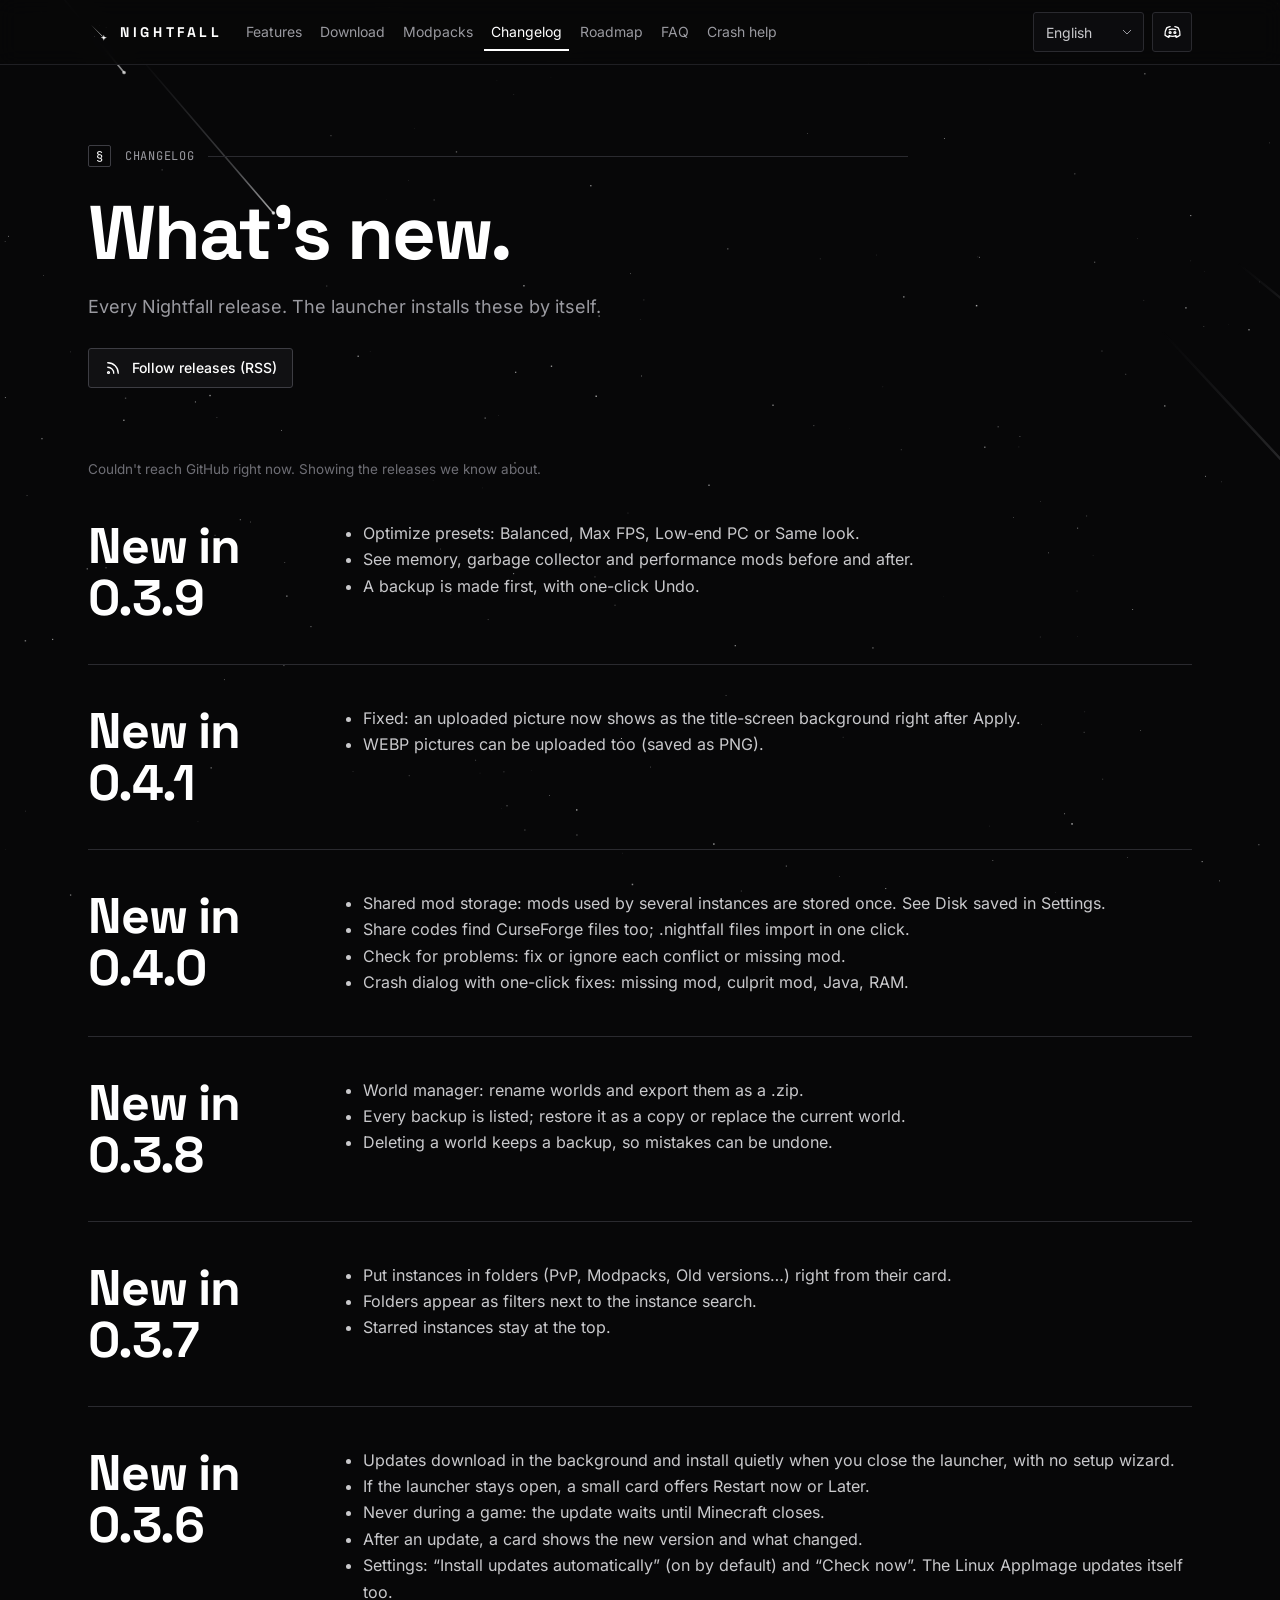
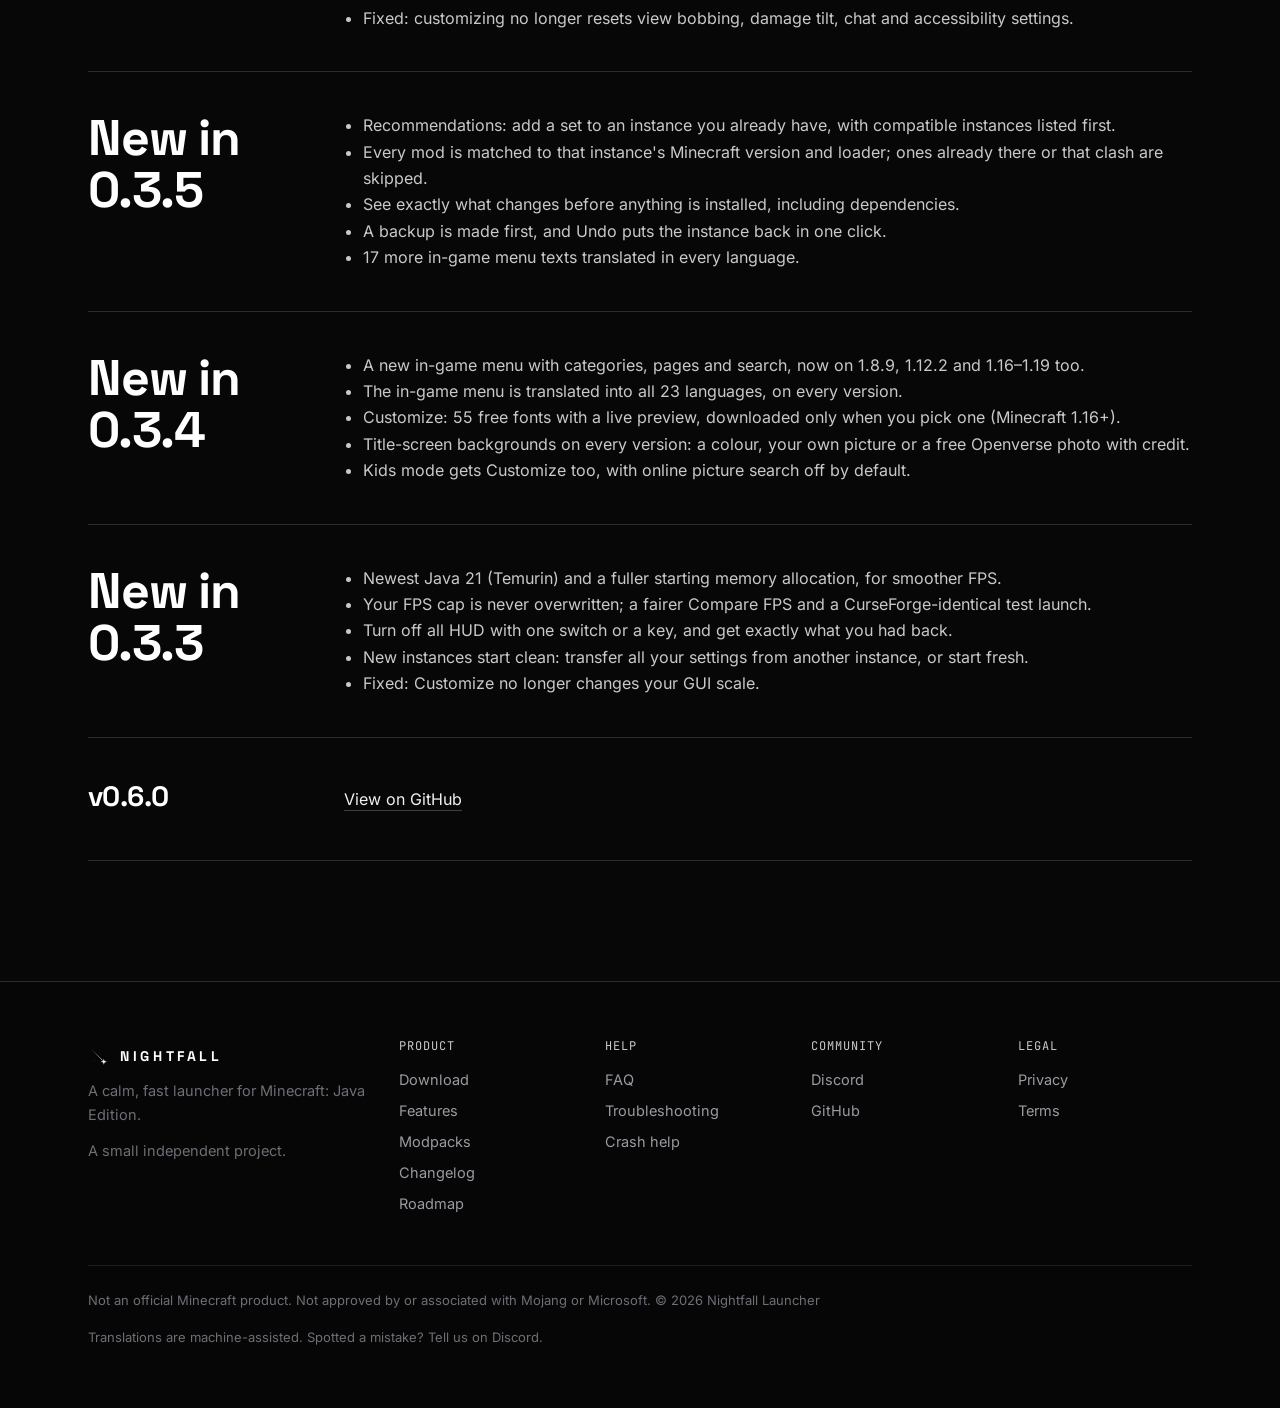
==== changelog.html @ f2d3fa12 "site: sync from nightfall-launcher-app@bd18d68" ====
<!doctype html>
<html lang="en"><head><meta charset="utf-8"><meta name="viewport" content="width=device-width,initial-scale=1">
<title>Changelog — Nightfall Launcher</title><meta name="description" content="Nightfall is a free, ad-free Minecraft: Java Edition launcher for Windows and Linux with Modrinth and CurseForge built in, shared mod storage, share codes, an FPS doctor and crash help.">
<meta name="theme-color" content="#070708"><meta name="color-scheme" content="dark">
<link rel="icon" href="assets/star.svg" type="image/svg+xml"><link rel="icon" href="favicon.png" sizes="64x64"><link rel="apple-touch-icon" href="apple-touch-icon.png">
<link rel="preload" href="assets/fonts/space-grotesk-latin-700-normal.woff2" as="font" type="font/woff2" crossorigin>
<link rel="preload" href="assets/fonts/inter-latin-400-normal.woff2" as="font" type="font/woff2" crossorigin>
<link rel="stylesheet" href="site.css?v3">
<meta property="og:title" content="Changelog — Nightfall Launcher"><meta property="og:description" content="Nightfall is a free, ad-free Minecraft: Java Edition launcher for Windows and Linux with Modrinth and CurseForge built in, shared mod storage, share codes, an FPS doctor and crash help.">
<meta property="og:image" content="https://crackedrolly.github.io/nightfall-launcher/assets/Nightfall-Launcher-Banner.png"><meta property="og:url" content="https://crackedrolly.github.io/nightfall-launcher/changelog.html"><meta name="twitter:card" content="summary_large_image">
<link rel="alternate" hreflang="en" href="https://crackedrolly.github.io/nightfall-launcher/changelog.html?lang=en"><link rel="alternate" hreflang="ro" href="https://crackedrolly.github.io/nightfall-launcher/changelog.html?lang=ro"><link rel="alternate" hreflang="es" href="https://crackedrolly.github.io/nightfall-launcher/changelog.html?lang=es"><link rel="alternate" hreflang="pt-BR" href="https://crackedrolly.github.io/nightfall-launcher/changelog.html?lang=pt-BR"><link rel="alternate" hreflang="de" href="https://crackedrolly.github.io/nightfall-launcher/changelog.html?lang=de"><link rel="alternate" hreflang="fr" href="https://crackedrolly.github.io/nightfall-launcher/changelog.html?lang=fr"><link rel="alternate" hreflang="it" href="https://crackedrolly.github.io/nightfall-launcher/changelog.html?lang=it"><link rel="alternate" hreflang="pl" href="https://crackedrolly.github.io/nightfall-launcher/changelog.html?lang=pl"><link rel="alternate" hreflang="ru" href="https://crackedrolly.github.io/nightfall-launcher/changelog.html?lang=ru"><link rel="alternate" hreflang="tr" href="https://crackedrolly.github.io/nightfall-launcher/changelog.html?lang=tr"><link rel="alternate" hreflang="x-default" href="https://crackedrolly.github.io/nightfall-launcher/changelog.html">
<script src="assets/i18n.js?v3" defer></script></head>
<body data-title-key="">
<a class="skip" href="#main" data-i18n="v3.skip">Skip to content</a><nav id="nav"><div class="w">
<a class="brand" href="./" aria-label="Nightfall home"><img src="assets/star.svg" alt="" width="22" height="22"><span>NIGHTFALL</span></a>
<div class="links" id="links"><a href="features.html" data-i18n="nav.features">Features</a><a href="download.html" data-i18n="nav.download">Download</a><a href="modpacks.html" data-i18n="nav.modpacks">Modpacks</a><a href="changelog.html" data-i18n="nav.changelog" aria-current="page">Changelog</a><a href="roadmap.html" data-i18n="nav.roadmap">Roadmap</a><a href="faq.html" data-i18n="nav.faq">FAQ</a><a href="crash-help.html" data-i18n="nav.crash">Crash help</a></div>
<div class="right">
<label class="lang"><span class="sr" data-i18n="nav.lang">Language</span><select id="lang" aria-label="Language"><option value="en">English</option><option value="ro">Română (Romanian)</option><option value="es">Español (Spanish)</option><option value="pt-BR">Português (Portuguese, Brazil)</option><option value="de">Deutsch (German)</option><option value="fr">Français (French)</option><option value="it">Italiano (Italian)</option><option value="pl">Polski (Polish)</option><option value="ru">Русский (Russian)</option><option value="tr">Türkçe (Turkish)</option></select></label>
<a class="iconbtn" href="https://discord.gg/PGanscBPUt" rel="noopener" aria-label="Discord" title="Discord"><svg viewBox="0 0 24 24" fill="none" stroke="currentColor" stroke-width="1.7" stroke-linecap="round" stroke-linejoin="round" aria-hidden="true"><path d="M8 8.5c2.6-.9 5.4-.9 8 0M7.5 16c2.9 1.2 6.1 1.2 9 0M9 4.5c-1.6.3-3 .8-4.3 1.6C2.8 9.3 2.3 12.4 2.6 15.5c1.5 1.2 3.1 2 4.8 2.5l1-1.8M15 4.5c1.6.3 3 .8 4.3 1.6 1.9 3.2 2.4 6.3 2.1 9.4-1.5 1.2-3.1 2-4.8 2.5l-1-1.8"/><circle cx="9" cy="12" r="1.2"/><circle cx="15" cy="12" r="1.2"/></svg></a>
<button class="iconbtn menu-btn" id="menu" aria-label="Menu" aria-expanded="false" aria-controls="links"><svg viewBox="0 0 24 24" fill="none" stroke="currentColor" stroke-width="1.7" stroke-linecap="round" stroke-linejoin="round" aria-hidden="true"><path d="M4 7h16M4 12h16M4 17h16"/></svg></button>
</div></div></nav><main id="main"><div class="w"><div class="page-hero"><div class="sh rv"><span class="no">§</span><span class="mono" data-i18n="log.kicker">Changelog</span><i></i></div><h1 class="rv" data-i18n="log.title">What's new.</h1><p data-i18n="log.sub" class="rv">Every Nightfall release. The launcher installs these by itself.</p><div class=cta-row><a class="btn sm" href="https://github.com/CrackedRolly/nightfall-launcher/releases.atom" rel="noopener"><svg viewBox="0 0 24 24" fill="none" stroke="currentColor" stroke-width="1.7" stroke-linecap="round" stroke-linejoin="round" aria-hidden="true"><path d="M5 11a8 8 0 0 1 8 8M5 5a14 14 0 0 1 14 14"/><circle cx="6" cy="18" r="1.3"/></svg><span data-i18n="v3.log.rss">Follow releases (RSS)</span></a></div></div><nav class="jump" id="jump" aria-label="Versions"></nav><p class="note" id="log-status" aria-live="polite" data-i18n="log.loading">Loading releases…</p><section class="rel hl033"><h2 data-i18n="v3.nv0.3.9">New in 0.3.9</h2><ul><li data-i18n="v3.nv0.3.9.1">Optimize presets: Balanced, Max FPS, Low-end PC or Same look.</li><li data-i18n="v3.nv0.3.9.2">See memory, garbage collector and performance mods before and after.</li><li data-i18n="v3.nv0.3.9.3">A backup is made first, with one-click Undo.</li></ul></section><section class="rel hl033"><h2 data-i18n="v3.nv0.4.1">New in 0.4.1</h2><ul><li data-i18n="v3.nv0.4.1.1">Fixed: an uploaded picture now shows as the title-screen background right after Apply.</li><li data-i18n="v3.nv0.4.1.2">WEBP pictures can be uploaded too (saved as PNG).</li></ul></section><section class="rel hl033"><h2 data-i18n="v3.nv0.4.0">New in 0.4.0</h2><ul><li data-i18n="v3.nv0.4.0.1">Shared mod storage: mods used by several instances are stored once. See Disk saved in Settings.</li><li data-i18n="v3.nv0.4.0.2">Share codes find CurseForge files too; .nightfall files import in one click.</li><li data-i18n="v3.nv0.4.0.3">Check for problems: fix or ignore each conflict or missing mod.</li><li data-i18n="v3.nv0.4.0.4">Crash dialog with one-click fixes: missing mod, culprit mod, Java, RAM.</li></ul></section><section class="rel hl033"><h2 data-i18n="v3.n038">New in 0.3.8</h2><ul><li data-i18n="v3.n038.1">World manager: rename worlds and export them as a .zip.</li><li data-i18n="v3.n038.2">Every backup is listed; restore it as a copy or replace the current world.</li><li data-i18n="v3.n038.3">Deleting a world keeps a backup, so mistakes can be undone.</li></ul></section><section class="rel hl033"><h2 data-i18n="v3.n037">New in 0.3.7</h2><ul><li data-i18n="v3.n037.1">Put instances in folders (PvP, Modpacks, Old versions…) right from their card.</li><li data-i18n="v3.n037.2">Folders appear as filters next to the instance search.</li><li data-i18n="v3.n037.3">Starred instances stay at the top.</li></ul></section><section class="rel hl033"><h2 data-i18n="v3.n036">New in 0.3.6</h2><ul><li data-i18n="v3.n036.1">Updates download in the background and install quietly when you close the launcher, with no setup wizard.</li><li data-i18n="v3.n036.2">If the launcher stays open, a small card offers Restart now or Later.</li><li data-i18n="v3.n036.3">Never during a game: the update waits until Minecraft closes.</li><li data-i18n="v3.n036.4">After an update, a card shows the new version and what changed.</li><li data-i18n="v3.n036.5">Settings: “Install updates automatically” (on by default) and “Check now”. The Linux AppImage updates itself too.</li><li data-i18n="v3.n036.6">Fixed: customizing no longer resets view bobbing, damage tilt, chat and accessibility settings.</li></ul></section><section class="rel hl033"><h2 data-i18n="v3.n035">New in 0.3.5</h2><ul><li data-i18n="v3.n035.1">Recommendations: add a set to an instance you already have, with compatible instances listed first.</li><li data-i18n="v3.n035.2">Every mod is matched to that instance's Minecraft version and loader; ones already there or that clash are skipped.</li><li data-i18n="v3.n035.3">See exactly what changes before anything is installed, including dependencies.</li><li data-i18n="v3.n035.4">A backup is made first, and Undo puts the instance back in one click.</li><li data-i18n="v3.n035.5">17 more in-game menu texts translated in every language.</li></ul></section><section class="rel hl033"><h2 data-i18n="v3.n034">New in 0.3.4</h2><ul><li data-i18n="v3.n034.1">A new in-game menu with categories, pages and search, now on 1.8.9, 1.12.2 and 1.16–1.19 too.</li><li data-i18n="v3.n034.2">The in-game menu is translated into all 23 languages, on every version.</li><li data-i18n="v3.n034.3">Customize: 55 free fonts with a live preview, downloaded only when you pick one (Minecraft 1.16+).</li><li data-i18n="v3.n034.4">Title-screen backgrounds on every version: a colour, your own picture or a free Openverse photo with credit.</li><li data-i18n="v3.n034.5">Kids mode gets Customize too, with online picture search off by default.</li></ul></section><section class="rel hl033"><h2 data-i18n="v3.n033">New in 0.3.3</h2><ul><li data-i18n="v3.n033.1">Newest Java 21 (Temurin) and a fuller starting memory allocation, for smoother FPS.</li><li data-i18n="v3.n033.2">Your FPS cap is never overwritten; a fairer Compare FPS and a CurseForge-identical test launch.</li><li data-i18n="v3.n033.3">Turn off all HUD with one switch or a key, and get exactly what you had back.</li><li data-i18n="v3.n033.4">New instances start clean: transfer all your settings from another instance, or start fresh.</li><li data-i18n="v3.n033.5">Fixed: Customize no longer changes your GUI scale.</li></ul></section><div id="releases"><article class="rel"><div class="when"><div class="v">v0.6.0</div></div><div class="notes"><p><a class="lnk" href="https://github.com/CrackedRolly/nightfall-launcher/releases" rel="noopener" data-i18n="log.github">View on GitHub</a></p></div></article></div></div></main><footer><div class="w">
<div><a class="brand" href="./"><img src="assets/star.svg" alt="" width="22" height="22"><span>NIGHTFALL</span></a><p data-i18n="foot.tagline">A calm, fast launcher for Minecraft: Java Edition.</p><p data-i18n="v3.foot.made">A small independent project.</p></div>
<div><h4 data-i18n="foot.product">Product</h4><a href="download.html" data-i18n="nav.download">Download</a><a href="features.html" data-i18n="nav.features">Features</a><a href="modpacks.html" data-i18n="nav.modpacks">Modpacks</a><a href="changelog.html" data-i18n="nav.changelog">Changelog</a><a href="roadmap.html" data-i18n="nav.roadmap">Roadmap</a></div>
<div><h4 data-i18n="v3.foot.help">Help</h4><a href="faq.html" data-i18n="nav.faq">FAQ</a><a href="faq.html#troubleshooting" data-i18n="v3.ts.title">Troubleshooting</a><a href="crash-help.html" data-i18n="nav.crash">Crash help</a></div>
<div><h4 data-i18n="foot.community">Community</h4><a href="https://discord.gg/PGanscBPUt" rel="noopener">Discord</a><a href="https://github.com/CrackedRolly/nightfall-launcher" rel="noopener">GitHub</a></div>
<div><h4 data-i18n="foot.legal">Legal</h4><a href="privacy.html" data-i18n="foot.privacy">Privacy</a><a href="terms.html" data-i18n="foot.terms">Terms</a></div>
<div class="fine"><span><span data-i18n="foot.disclaimer">Not an official Minecraft product. Not approved by or associated with Mojang or Microsoft.</span> © 2026 Nightfall Launcher</span><span data-i18n="foot.translated">Translations are machine-assisted. Spotted a mistake? Tell us on Discord.</span></div>
</div></footer>
<div class="lb" id="lb" role="dialog" aria-modal="true" aria-label="Screenshot"><img alt=""></div>
<script src="assets/site.js?v3" defer></script>
<script src="assets/meteors.js?v3" defer></script>
</body></html>
---- site.css ----
/* Nightfall site v3 — "night logbook". Black, grays, white. No gradients except the meteors. */
@font-face{font-family:Inter;src:url(assets/fonts/inter-latin-400-normal.woff2) format("woff2");font-weight:400;font-display:swap;unicode-range:U+0000-00FF,U+0131,U+0152-0153,U+02BB-02BC,U+02C6,U+02DA,U+02DC,U+2000-206F,U+20AC,U+2122,U+2191,U+2193,U+2212,U+2215,U+FEFF,U+FFFD}
@font-face{font-family:Inter;src:url(assets/fonts/inter-latin-500-normal.woff2) format("woff2");font-weight:500;font-display:swap;unicode-range:U+0000-00FF,U+0131,U+0152-0153,U+02BB-02BC,U+02C6,U+02DA,U+02DC,U+2000-206F,U+20AC,U+2122,U+2191,U+2193,U+2212,U+2215,U+FEFF,U+FFFD}
@font-face{font-family:Inter;src:url(assets/fonts/inter-latin-600-normal.woff2) format("woff2");font-weight:600;font-display:swap;unicode-range:U+0000-00FF,U+0131,U+0152-0153,U+02BB-02BC,U+02C6,U+02DA,U+02DC,U+2000-206F,U+20AC,U+2122,U+2191,U+2193,U+2212,U+2215,U+FEFF,U+FFFD}
@font-face{font-family:Inter;src:url(assets/fonts/inter-latin-ext-400-normal.woff2) format("woff2");font-weight:400;font-display:swap;unicode-range:U+0100-02AF,U+0304,U+0308,U+0329,U+1E00-1E9F,U+1EF2-1EFF,U+2020,U+20A0-20AB,U+20AD-20C0,U+2113,U+2C60-2C7F,U+A720-A7FF}
@font-face{font-family:Inter;src:url(assets/fonts/inter-latin-ext-500-normal.woff2) format("woff2");font-weight:500;font-display:swap;unicode-range:U+0100-02AF,U+0304,U+0308,U+0329,U+1E00-1E9F,U+1EF2-1EFF,U+2020,U+20A0-20AB,U+20AD-20C0,U+2113,U+2C60-2C7F,U+A720-A7FF}
@font-face{font-family:Inter;src:url(assets/fonts/inter-latin-ext-600-normal.woff2) format("woff2");font-weight:600;font-display:swap;unicode-range:U+0100-02AF,U+0304,U+0308,U+0329,U+1E00-1E9F,U+1EF2-1EFF,U+2020,U+20A0-20AB,U+20AD-20C0,U+2113,U+2C60-2C7F,U+A720-A7FF}
@font-face{font-family:Inter;src:url(assets/fonts/inter-cyrillic-400-normal.woff2) format("woff2");font-weight:400;font-display:swap;unicode-range:U+0301,U+0400-045F,U+0490-0491,U+04B0-04B1,U+2116}
@font-face{font-family:Inter;src:url(assets/fonts/inter-cyrillic-500-normal.woff2) format("woff2");font-weight:500;font-display:swap;unicode-range:U+0301,U+0400-045F,U+0490-0491,U+04B0-04B1,U+2116}
@font-face{font-family:Inter;src:url(assets/fonts/inter-cyrillic-600-normal.woff2) format("woff2");font-weight:600;font-display:swap;unicode-range:U+0301,U+0400-045F,U+0490-0491,U+04B0-04B1,U+2116}
@font-face{font-family:Inter;src:url(assets/fonts/inter-cyrillic-700-normal.woff2) format("woff2");font-weight:700;font-display:swap;unicode-range:U+0301,U+0400-045F,U+0490-0491,U+04B0-04B1,U+2116}
@font-face{font-family:Grotesk;src:url(assets/fonts/space-grotesk-latin-500-normal.woff2) format("woff2");font-weight:500;font-display:swap;unicode-range:U+0000-00FF,U+0131,U+0152-0153,U+02BB-02BC,U+02C6,U+02DA,U+02DC,U+2000-206F,U+20AC,U+2122,U+2191,U+2193,U+2212,U+2215,U+FEFF,U+FFFD}
@font-face{font-family:Grotesk;src:url(assets/fonts/space-grotesk-latin-700-normal.woff2) format("woff2");font-weight:700;font-display:swap;unicode-range:U+0000-00FF,U+0131,U+0152-0153,U+02BB-02BC,U+02C6,U+02DA,U+02DC,U+2000-206F,U+20AC,U+2122,U+2191,U+2193,U+2212,U+2215,U+FEFF,U+FFFD}
@font-face{font-family:Grotesk;src:url(assets/fonts/space-grotesk-latin-ext-500-normal.woff2) format("woff2");font-weight:500;font-display:swap;unicode-range:U+0100-02AF,U+0304,U+0308,U+0329,U+1E00-1E9F,U+1EF2-1EFF,U+2020,U+20A0-20AB,U+20AD-20C0,U+2113,U+2C60-2C7F,U+A720-A7FF}
@font-face{font-family:Grotesk;src:url(assets/fonts/space-grotesk-latin-ext-700-normal.woff2) format("woff2");font-weight:700;font-display:swap;unicode-range:U+0100-02AF,U+0304,U+0308,U+0329,U+1E00-1E9F,U+1EF2-1EFF,U+2020,U+20A0-20AB,U+20AD-20C0,U+2113,U+2C60-2C7F,U+A720-A7FF}
@font-face{font-family:Serif;src:url(assets/fonts/instrument-serif-latin-400-italic.woff2) format("woff2");font-style:italic;font-display:swap;unicode-range:U+0000-00FF,U+2000-206F}
@font-face{font-family:Serif;src:url(assets/fonts/instrument-serif-latin-ext-400-italic.woff2) format("woff2");font-style:italic;font-display:swap;unicode-range:U+0100-02AF,U+1E00-1E9F}
@font-face{font-family:JBM;src:url(assets/fonts/jetbrains-mono-latin-400-normal.woff2) format("woff2");font-display:swap;unicode-range:U+0000-00FF,U+2000-206F}
@font-face{font-family:JBM;src:url(assets/fonts/jetbrains-mono-latin-ext-400-normal.woff2) format("woff2");font-display:swap;unicode-range:U+0100-02AF}
@font-face{font-family:JBM;src:url(assets/fonts/jetbrains-mono-cyrillic-400-normal.woff2) format("woff2");font-display:swap;unicode-range:U+0400-045F}
:root{--bg:#070708;--s0:#0c0c0e;--s1:#111113;--s2:#18181b;--ln:#1f1f23;--ln2:#2a2a2f;--ln3:#3d3d43;--tx:#f1f1f2;--tx2:#c9c9cc;--dim:#9a9aa0;--mut:#6e6e75;
 --display:Grotesk,Inter,'Segoe UI',sans-serif;--ui:Inter,'Segoe UI','Noto Sans',sans-serif;--mono:JBM,ui-monospace,Consolas,monospace;--serif:Serif,Georgia,serif;
 --ease:cubic-bezier(.2,.7,.2,1);--w:1160px}
*{box-sizing:border-box;margin:0;padding:0}
html{background:var(--bg);color:var(--tx2);font:16px/1.65 var(--ui);-webkit-font-smoothing:antialiased;scroll-behavior:smooth;scroll-padding-top:88px;overflow-x:clip}
body{min-height:100vh;overflow-x:clip;transition:opacity .15s}
html.i18n-wait body{opacity:0}
a{color:var(--tx);text-decoration:none}a:hover{color:#fff}
img{max-width:100%;display:block;height:auto}
ul,ol{padding-left:1.2em}
::selection{background:#fff;color:#000}
:focus-visible{outline:2px solid #fff;outline-offset:3px}
.w{max-width:var(--w);margin:0 auto;padding:0 28px}
.sr{position:absolute;width:1px;height:1px;overflow:hidden;clip:rect(0 0 0 0);white-space:nowrap}
.skip{position:absolute;left:-999px;top:8px;background:#fff;color:#000;padding:8px 12px;z-index:200}.skip:focus{left:8px}
.mono{font:12px/1.5 var(--mono);letter-spacing:.06em;text-transform:uppercase;color:var(--dim)}
h1,h2,h3,h4{font-family:var(--display);color:#fff;font-weight:700;letter-spacing:-.025em;line-height:1.04;overflow-wrap:break-word;hyphens:auto}
h1{font-size:clamp(44px,7vw,92px)}h2{font-size:clamp(30px,4.2vw,50px)}h3{font-size:19px;font-weight:500;letter-spacing:-.01em;line-height:1.3}
em.serif{font-family:var(--serif);font-weight:400;font-style:italic;letter-spacing:-.01em;color:var(--tx2)}
p{max-width:68ch}
code{font:.86em var(--mono);color:var(--tx);background:var(--s2);border:1px solid var(--ln2);padding:1px 6px;border-radius:3px;overflow-wrap:anywhere}

/* nav */
#nav{position:sticky;top:0;z-index:60;background:rgba(7,7,8,.86);border-bottom:1px solid var(--ln);backdrop-filter:blur(10px);-webkit-backdrop-filter:blur(10px)}
#nav .w{display:flex;align-items:center;height:64px;gap:26px}
.brand{display:flex;align-items:center;gap:10px;font:700 14px var(--display);letter-spacing:.26em;color:#fff;flex:none}.brand img{width:22px;height:22px}
#nav .links{display:flex;gap:4px}
#nav .links a{color:var(--dim);font-size:14.5px;padding:7px 10px;border-radius:3px;white-space:nowrap}
#nav .links a:hover{color:#fff;background:var(--s1)}
#nav .links a[aria-current=page]{color:#fff;box-shadow:inset 0 -2px 0 #fff;border-radius:0}
#nav .right{margin-left:auto;display:flex;align-items:center;gap:8px}
.iconbtn{display:grid;place-items:center;width:40px;height:40px;border:1px solid var(--ln2);background:var(--s0);color:#fff;border-radius:3px;cursor:pointer}
.iconbtn:hover{border-color:var(--ln3);background:var(--s1)}.iconbtn svg{width:19px;height:19px}
.menu-btn{display:none}
.lang select{appearance:none;background:var(--s0) url("data:image/svg+xml,%3Csvg xmlns='http://www.w3.org/2000/svg' width='10' height='6'%3E%3Cpath d='M1 1l4 4 4-4' stroke='%239a9aa0' fill='none'/%3E%3C/svg%3E") no-repeat right 11px center;border:1px solid var(--ln2);color:var(--tx2);font:14px var(--ui);height:40px;border-radius:3px;padding:0 30px 0 12px;cursor:pointer;max-width:200px}
.lang select:hover{border-color:var(--ln3);color:#fff}

/* buttons: square, with a hard offset shadow */
.btn{display:inline-flex;align-items:center;justify-content:center;gap:10px;min-height:50px;padding:0 22px;font:500 15.5px var(--ui);border:1px solid var(--ln3);color:#fff;background:var(--s1);border-radius:3px;cursor:pointer;white-space:nowrap;transition:transform .12s var(--ease),box-shadow .12s var(--ease),background .12s}
.btn:hover{background:var(--s2);color:#fff;border-color:#55555c}
.btn.primary{background:#f4f4f5;border-color:#f4f4f5;color:#070708;box-shadow:4px 4px 0 #3d3d43}
.btn.primary:hover{background:#fff;color:#000;transform:translate(-1px,-1px);box-shadow:5px 5px 0 #55555c}
.btn.primary:active{transform:translate(3px,3px);box-shadow:1px 1px 0 #3d3d43}
.btn.sm{min-height:40px;padding:0 15px;font-size:14px}
.btn svg{width:18px;height:18px;flex:none}
.btn .sub{font:12px var(--mono);opacity:.65;margin-left:2px}
.lnk{color:var(--tx);border-bottom:1px solid var(--ln3);padding-bottom:1px}.lnk:hover{border-color:#fff}
.arrow::after{content:" →"}

/* section header: §01 ———— KICKER */
section{padding:110px 0 0}
.sh{display:flex;align-items:center;gap:14px;margin-bottom:26px}
.sh .no{font:12px var(--mono);color:#fff;border:1px solid var(--ln3);padding:2px 7px;border-radius:2px}
.sh i{flex:1;height:1px;background:var(--ln2)}
.head{display:grid;grid-template-columns:1.15fr 1fr;gap:28px 56px;align-items:end;margin-bottom:46px}
.head p{color:var(--dim);font-size:17px}
.head.single{grid-template-columns:1fr}

/* hero */
.hero{padding:76px 0 0}
.hero-grid{display:grid;grid-template-columns:1.35fr .9fr;gap:56px;align-items:start}
.kick{display:inline-flex;align-items:center;gap:10px;font:12px var(--mono);letter-spacing:.05em;color:var(--dim);border:1px dashed var(--ln3);padding:5px 10px;border-radius:2px;margin-bottom:30px}
.kick b{background:#fff;color:#000;font-weight:400;padding:1px 6px;border-radius:2px}
.hero h1 em{display:inline-block;position:relative}
.hero h1 em::after{content:"";position:absolute;left:2%;right:4%;bottom:-.06em;height:.16em;background:url("data:image/svg+xml,%3Csvg xmlns='http://www.w3.org/2000/svg' viewBox='0 0 300 14' preserveAspectRatio='none'%3E%3Cpath d='M2 9c40-6 70-7 110-4s80 6 120 1 50-5 66-3' fill='none' stroke='%23d8d8da' stroke-width='2.4' stroke-linecap='round'/%3E%3C/svg%3E") no-repeat center/100% 100%;opacity:.75}
.hero .lead{font-size:clamp(17px,1.5vw,19.5px);color:var(--tx2);margin-top:30px;max-width:56ch}
.cta{display:flex;gap:14px;flex-wrap:wrap;margin-top:36px;align-items:center}
.hero .fine{margin-top:18px;font-size:14px;color:var(--mut)}
.hero .fine a{color:var(--dim)}
.elsewhere{margin-top:14px;font-size:14px;color:var(--tx2);border-left:2px solid var(--ln3);padding-left:12px}
.elsewhere[hidden]{display:none}

/* spec sheet (receipt) */
.spec{border:1px solid var(--ln2);background:var(--s0);padding:22px 22px 18px;position:relative;margin-top:8px}
.spec::before{content:"";position:absolute;left:-1px;right:-1px;top:-7px;height:7px;background:radial-gradient(circle at 5px 7px,transparent 4px,var(--ln2) 4.5px,var(--ln2) 5px,transparent 5.5px) repeat-x 0 0/10px 7px}
.spec h2{font:12px var(--mono);letter-spacing:.08em;text-transform:uppercase;color:var(--dim);margin-bottom:14px;display:flex;justify-content:space-between}
.spec dl{display:grid;grid-template-columns:auto 1fr auto;font-size:14.5px}
.spec dt{color:var(--dim);white-space:nowrap}
.spec dl span.dots{border-bottom:1px dotted var(--ln3);margin:0 8px 6px;align-self:end}
.spec dd{color:#fff;text-align:right;font-family:var(--mono);font-size:13.5px;padding:5px 0}
.spec dt{padding:5px 0}
.spec .stamp{margin-top:16px;display:flex;justify-content:space-between;align-items:center;gap:12px;border-top:1px dashed var(--ln2);padding-top:14px}
.spec .stamp img{width:34px;height:34px;opacity:.9}
.spec .stamp span{font:11px var(--mono);color:var(--mut);letter-spacing:.06em;text-transform:uppercase}

/* framed screenshot with corner marks */
.frame{position:relative;margin-top:70px;border:1px solid var(--ln2);background:var(--s0);padding:8px}
.frame img{width:100%;aspect-ratio:16/9;object-fit:cover;object-position:top}
.frame i{position:absolute;width:14px;height:14px;border-color:#9a9aa0;border-style:solid}
.frame i:nth-of-type(1){left:-8px;top:-8px;border-width:1px 0 0 1px}.frame i:nth-of-type(2){right:-8px;top:-8px;border-width:1px 1px 0 0}
.frame i:nth-of-type(3){left:-8px;bottom:-8px;border-width:0 0 1px 1px}.frame i:nth-of-type(4){right:-8px;bottom:-8px;border-width:0 1px 1px 0}
.cap{display:flex;justify-content:space-between;gap:16px;margin-top:14px;font:12px var(--mono);color:var(--mut);letter-spacing:.04em}

/* numbered feature list */
.flist{display:grid;grid-template-columns:repeat(3,1fr);border-top:1px solid var(--ln2)}
.fi{padding:26px 26px 30px 0;border-bottom:1px solid var(--ln2)}
.fi:not(:nth-child(3n+1)){padding-left:26px;border-left:1px solid var(--ln)}
.fi .hd{display:flex;align-items:center;justify-content:space-between;margin-bottom:16px}
.fi .n{font:12px var(--mono);color:var(--mut)}
.fi .ic{color:#fff;display:grid;place-items:center;width:38px;height:38px;border:1px solid var(--ln2)}.fi .ic svg{width:19px;height:19px}
.fi p{color:var(--dim);font-size:15px;margin-top:8px}
.more{margin-top:30px}

/* FPS */
.fps{display:grid;grid-template-columns:1fr 1fr;gap:56px;align-items:start}
.plist{list-style:none;padding:0;counter-reset:p}
.plist li{counter-increment:p;padding:18px 0 18px 48px;border-top:1px solid var(--ln);position:relative}
.plist li::before{content:counter(p,decimal-leading-zero);position:absolute;left:0;top:21px;font:12px var(--mono);color:var(--mut)}
.plist li b{display:block;color:#fff;font:500 17px var(--display);margin-bottom:2px}
.plist li span{color:var(--dim);font-size:15px}
.lab{border:1px solid var(--ln2);background:var(--s0);padding:26px;position:sticky;top:96px}
.lab h3{font:12px var(--mono);letter-spacing:.08em;text-transform:uppercase;color:var(--dim);margin-bottom:18px}
.lab .row{display:flex;justify-content:space-between;gap:18px;padding:12px 0;border-bottom:1px dashed var(--ln2);font-size:15px}
.lab .row b{color:#fff;font:500 14px var(--mono);text-align:right}
.ruler{margin:22px 0 10px;position:relative;height:56px}
.ruler .track{position:absolute;left:0;right:0;top:18px;height:14px;border:1px solid var(--ln3);background:repeating-linear-gradient(90deg,transparent 0 9px,var(--ln) 9px 10px)}
.ruler .used{position:absolute;left:0;top:18px;height:14px;width:3.8%;background:#fff}
.ruler .budget{position:absolute;top:8px;height:34px;left:20%;border-left:1px dashed #fff}
.ruler .budget span,.ruler .usedl{position:absolute;font:11px var(--mono);color:var(--tx2);white-space:nowrap}
.ruler .budget span{top:-8px;left:6px}.ruler .usedl{left:0;top:38px;color:#fff}
.ruler .end{position:absolute;right:0;top:38px;font:11px var(--mono);color:var(--mut)}
.lab .note{font-size:13px;color:var(--mut);margin-top:16px}

/* tour strips */
.strip{display:grid;grid-template-columns:repeat(3,1fr);gap:22px}
.strip.s4{grid-template-columns:repeat(4,1fr);gap:18px}@media (max-width:1100px){.strip.s4{grid-template-columns:repeat(2,1fr)}}
.strip figure{border:1px solid var(--ln2);background:var(--s0);padding:6px;transition:border-color .15s}
.strip figure:hover{border-color:var(--ln3)}
.strip img{width:100%;aspect-ratio:16/10;object-fit:cover;object-position:top left;cursor:zoom-in}
figcaption{padding:14px 8px 8px;font-size:14.5px;color:var(--dim)}figcaption b{display:block;color:#fff;font-weight:500;margin-bottom:3px;font-size:15.5px}
.tour-h{font:500 13px var(--mono);letter-spacing:.08em;text-transform:uppercase;color:var(--tx2);margin:60px 0 18px;display:flex;align-items:center;gap:14px}
.tour-h::after{content:"";flex:1;height:1px;background:var(--ln2)}
.phbox{aspect-ratio:16/10;display:grid;place-items:center;text-align:center;padding:16px;border:1px dashed var(--ln3);background:repeating-linear-gradient(135deg,transparent 0 10px,rgba(255,255,255,.025) 10px 11px);font:12px var(--mono);color:var(--dim);letter-spacing:.04em}
.phbox span{background:var(--s0);padding:4px 10px;border:1px solid var(--ln2)}
.art{margin-top:22px;border:1px solid var(--ln2);background:var(--s0);padding:18px 20px;display:flex;align-items:center;gap:20px;flex-wrap:wrap}
.art-row{display:flex;gap:10px;flex-wrap:wrap}
.art-row img{width:48px;height:48px;image-rendering:pixelated;border:1px solid var(--ln);background:var(--s1);padding:6px;box-sizing:content-box}
.art p{flex:1;min-width:220px;font-size:14px;color:var(--dim)}

/* modpacks */
.packs{display:grid;grid-template-columns:repeat(4,1fr);gap:22px}
.pack{border:1px solid var(--ln2);background:var(--s0);padding:20px;display:flex;flex-direction:column;gap:12px;transition:border-color .15s,transform .15s var(--ease)}
.pack:hover{border-color:#55555c;transform:translateY(-2px)}
.pack .top{display:flex;gap:14px;align-items:center}
.pack img{width:52px;height:52px;border:1px solid var(--ln2);background:var(--s1);flex:none}
.pack h3{font-size:17px;line-height:1.25;color:#fff}
.pack p{font-size:14.5px;color:var(--dim);flex:1}
.pack .meta{font:12px var(--mono);color:var(--mut);display:flex;flex-wrap:wrap;gap:4px 12px;border-top:1px dashed var(--ln2);padding-top:12px}
.pack .go{font-size:14px;color:var(--tx)}
.pgroup{font:500 13px var(--mono);letter-spacing:.08em;text-transform:uppercase;color:var(--tx2);margin:56px 0 18px;display:flex;align-items:center;gap:14px}.pgroup::after{content:"";flex:1;height:1px;background:var(--ln2)}
.packs.two{grid-template-columns:repeat(2,1fr)}
.steps{list-style:none;padding:0;counter-reset:s;display:grid;grid-template-columns:repeat(3,1fr);gap:22px}
.steps li{counter-increment:s;border-top:2px solid #fff;padding-top:16px;color:var(--tx2);font-size:15.5px}
.steps li::before{content:counter(s);display:block;font:700 30px var(--display);color:#fff;margin-bottom:6px}
.steps li code{display:inline-block;margin-top:6px}

/* compare */
.tbl{overflow-x:auto;border:1px solid var(--ln2);background:var(--bg)}
table{border-collapse:collapse;width:100%;min-width:780px;font-size:14.5px}
th,td{padding:13px 14px;text-align:center;border-bottom:1px solid var(--ln);white-space:nowrap}
th:first-child,td:first-child{text-align:left;white-space:normal;color:var(--tx2);min-width:240px;font-weight:400}
thead th{font:500 11.5px var(--mono);letter-spacing:.05em;text-transform:uppercase;color:var(--dim);background:var(--s0)}
thead th.nf{color:#000;background:#f1f1f2}
td.nf{background:var(--s1);color:#fff;font-weight:500}
tbody tr:last-child td,tbody tr:last-child th{border-bottom:0}tbody tr:hover td,tbody tr:hover th{background:var(--s0)}
.y{color:#fff}.p{color:var(--dim)}.n{color:var(--mut)}
.soon{display:inline-block;margin-left:4px;font:11px var(--mono);color:var(--dim)}
.note{margin-top:16px;font-size:13.5px;color:var(--mut);max-width:86ch}

/* discord block */
.dc{display:grid;grid-template-columns:1.3fr 1fr;border:1px solid var(--ln3);background:var(--s0)}
.dc > div{padding:42px}
.dc .side{border-left:1px dashed var(--ln3);display:flex;flex-direction:column;justify-content:center;gap:22px}
.dc p{color:var(--dim);margin-top:16px;font-size:17px}
.dc .count{display:flex;gap:30px}
.dc .count div{font:12px var(--mono);color:var(--dim);text-transform:uppercase;letter-spacing:.05em}
.dc .count b{display:block;font:700 44px var(--display);color:#fff;letter-spacing:-.02em;text-transform:none}
.dc .count .on b::before{content:"";display:inline-block;width:10px;height:10px;border-radius:50%;background:#fff;margin-right:10px;vertical-align:8px;box-shadow:0 0 0 4px rgba(255,255,255,.12)}
.dc .count[hidden]{display:none}

/* band */
.band{border-top:1px solid var(--ln2);border-bottom:1px solid var(--ln2);padding:80px 0;text-align:left;display:grid;grid-template-columns:1fr auto;gap:30px;align-items:end}
.band p{color:var(--dim);margin-top:14px;font-size:17px}
.band .cta{margin:0}

/* page hero */
.page-hero{padding:80px 0 10px;max-width:820px}
.page-hero h1{font-size:clamp(42px,6vw,76px)}
.page-hero p{color:var(--dim);margin-top:20px;font-size:18px}
.cta-row{display:flex;gap:10px;flex-wrap:wrap;margin-top:26px}

/* download */
.files{display:grid;grid-template-columns:repeat(2,1fr);gap:22px;margin-top:48px}
.file{border:1px solid var(--ln2);background:var(--s0);padding:26px;display:flex;flex-direction:column;gap:14px;position:relative}
.file.rec{border-color:#f1f1f2;grid-column:1/-1;box-shadow:6px 6px 0 var(--ln2)}
.file .badge{position:absolute;top:-12px;left:22px;background:#fff;color:#000;font:11.5px var(--mono);letter-spacing:.05em;text-transform:uppercase;padding:3px 9px}
.file .badge[hidden]{display:none}
.file h2{font-size:26px}
.file p{color:var(--dim)}
.file dl{display:grid;grid-template-columns:auto 1fr;gap:6px 18px;font-size:14px;border-top:1px dashed var(--ln2);padding-top:14px}
.file dt{color:var(--mut);font:12px var(--mono);text-transform:uppercase;letter-spacing:.05em;padding-top:2px}
.file dd{color:var(--tx2);font:13px var(--mono);overflow-wrap:anywhere;display:flex;gap:10px;align-items:flex-start}
.file dd .copy{flex:none;font:11px var(--mono);background:none;border:1px solid var(--ln3);color:var(--tx2);padding:2px 8px;cursor:pointer;border-radius:2px}
.file dd .copy:hover{color:#fff;border-color:#fff}
.file .act{display:flex;gap:12px;flex-wrap:wrap;margin-top:auto}
.file.off{opacity:.7}.file.off h2{color:var(--tx2)}
.dstatus{margin-top:28px;font-size:14px;color:var(--mut)}
.twocol{display:grid;grid-template-columns:1fr 1fr;gap:40px}
.box{border:1px solid var(--ln2);background:var(--s0);padding:26px}
.box h3{margin-bottom:12px}
.box p{color:var(--dim);font-size:15px}
.box pre{margin-top:12px;font:13px/1.6 var(--mono);color:var(--tx);background:var(--bg);border:1px solid var(--ln2);padding:12px 14px;overflow-x:auto;white-space:pre-wrap;overflow-wrap:anywhere}
.box .lbl{display:block;margin-top:14px;font:12px var(--mono);color:var(--mut);text-transform:uppercase;letter-spacing:.05em}
.req td,.req th{white-space:normal;text-align:left}
.req table{min-width:640px}
.req th:first-child{min-width:150px;color:#fff}

/* faq */
.faq{max-width:860px}
details{border-bottom:1px solid var(--ln2)}.faq details:first-child{border-top:1px solid var(--ln2)}
summary{list-style:none;cursor:pointer;padding:22px 48px 22px 0;position:relative;color:#fff;font:500 18px var(--display);letter-spacing:-.01em}
summary::-webkit-details-marker{display:none}
summary::after{content:"+";position:absolute;right:4px;top:50%;transform:translateY(-50%);font:400 24px var(--mono);color:var(--dim);transition:transform .2s var(--ease)}
details[open] summary::after{content:"−"}
summary:hover{color:#fff}summary:hover::after{color:#fff}
details .a{padding:0 0 24px;color:var(--tx2);max-width:72ch}details .a a{border-bottom:1px solid var(--ln3)}
.faqgrid{display:grid;grid-template-columns:240px 1fr;gap:56px;align-items:start}
.faqside{position:sticky;top:100px;display:flex;flex-direction:column;gap:6px}
.faqside a{color:var(--dim);font-size:15px;padding:6px 0;border-bottom:1px solid var(--ln)}.faqside a:hover{color:#fff}

/* roadmap */
.rm{display:grid;grid-template-columns:repeat(4,1fr);gap:0;border:1px solid var(--ln2);margin-top:48px}
.rm .col{padding:24px 22px 28px}.rm .col + .col{border-left:1px solid var(--ln2)}
.rm .col h2{font:500 13px var(--mono);letter-spacing:.08em;text-transform:uppercase;color:#fff;display:flex;align-items:center;gap:10px;margin-bottom:20px}
.rm .col h2::before{content:"";width:9px;height:9px;border:1px solid #fff;flex:none}
.rm .now h2::before{background:#fff}
.rm .done h2::before{background:var(--ln3);border-color:var(--ln3)}
.rm .it{padding:14px 0;border-top:1px dashed var(--ln2)}
.rm .it b{display:block;color:#fff;font:500 16px var(--display);margin-bottom:4px}
.rm .it span{font-size:14.5px;color:var(--dim)}
.rm .done .it b{color:var(--tx2)}.rm .done .it b::before{content:"✓ ";color:#fff}

/* changelog */
.jump{display:flex;flex-wrap:wrap;gap:8px;margin-top:30px}
.jump a{font:12.5px var(--mono);border:1px solid var(--ln2);padding:4px 10px;color:var(--tx2)}.jump a:hover{border-color:#fff;color:#fff}
.rel{display:grid;grid-template-columns:220px 1fr;gap:36px;padding:40px 0;border-bottom:1px solid var(--ln2);scroll-margin-top:90px}
.rel .when{position:sticky;top:96px;align-self:start}.rel .when .v{font:700 28px var(--display);color:#fff;letter-spacing:-.02em}.rel .when .d{margin-top:6px}
.rel .notes{color:var(--tx2)}.rel .notes h3{margin:22px 0 8px;font-size:18px}.rel .notes ul{padding-left:20px}.rel .notes li{margin:6px 0}.rel .notes p{margin:8px 0}
.rel .notes h3:first-child{margin-top:0}
.rel .dl{margin-top:20px;display:flex;gap:10px;flex-wrap:wrap}
.pill{font:11px var(--mono);letter-spacing:.05em;background:#fff;color:#000;padding:2px 8px;margin-left:10px;vertical-align:6px}
#log-status{margin-top:30px}

/* footer */
footer{border-top:1px solid var(--ln2);margin-top:120px;padding:56px 0 60px;font-size:14.5px;color:var(--mut);background:rgba(7,7,8,.9)}
footer .w{display:grid;grid-template-columns:1.6fr repeat(4,1fr);gap:32px}
footer h4{font:500 12px var(--mono);letter-spacing:.08em;text-transform:uppercase;color:var(--tx2);margin-bottom:14px}
footer a{display:block;color:var(--dim);margin:7px 0}footer a:hover{color:#fff}
footer p{margin-top:12px;max-width:300px}
footer .fine{grid-column:1/-1;border-top:1px solid var(--ln);padding-top:24px;margin-top:10px;display:flex;justify-content:space-between;gap:16px;flex-wrap:wrap;font-size:13px}

/* lightbox */
.lb{position:fixed;inset:0;background:rgba(0,0,0,.92);display:none;place-items:center;z-index:300;padding:24px;cursor:zoom-out}.lb.on{display:grid}.lb img{max-height:92vh;border:1px solid var(--ln3)}

/* reveal */
.rv{opacity:0;transform:translateY(12px);transition:opacity .6s var(--ease),transform .6s var(--ease)}.rv.in{opacity:1;transform:none}
@media (prefers-reduced-motion:reduce){*{transition:none!important;animation:none!important}.rv{opacity:1;transform:none}html{scroll-behavior:auto}}

/* crash help */
.help .kbtools{display:flex;gap:10px;margin:34px 0 14px}
.help input[type=search],.help textarea{flex:1;width:100%;background:var(--s0);border:1px solid var(--ln3);border-radius:3px;color:var(--tx);font:15px var(--ui);padding:0 14px;height:46px}
.help textarea{height:auto;padding:12px 14px;font:13px/1.5 var(--mono);resize:vertical}
.help input:focus,.help textarea:focus{outline:1px solid #fff;border-color:#fff}
.help .checker{margin-bottom:18px}.help #res a{display:block;padding:10px 12px;margin-top:6px;border:1px solid var(--ln2);background:var(--s1);color:var(--tx)}
.help .chips{display:flex;flex-wrap:wrap;gap:6px;margin:4px 0 6px}
.help .chip{min-height:34px;padding:0 13px;border-radius:2px;border:1px solid var(--ln2);background:var(--s0);color:var(--dim);font:500 13.5px var(--ui);cursor:pointer}
.help .chip:hover{color:var(--tx);border-color:var(--ln3)}.help .chip.on{background:var(--tx);color:var(--bg);border-color:var(--tx)}
.help .kblist{margin-top:14px;border-top:1px solid var(--ln2)}
.kb{border-bottom:1px solid var(--ln)}.kb summary{display:flex;align-items:center;gap:14px;padding:14px 6px;font:500 15.5px var(--ui)}
.kb summary::after{content:none}
.kb summary:hover{background:var(--s0)}
.kb .cat{flex:none;width:130px;font:11.5px var(--mono);text-transform:uppercase;letter-spacing:.05em;color:var(--mut)}
.kb .t{flex:1}.kb .anchor{color:var(--mut);opacity:0}.kb summary:hover .anchor,.kb:target .anchor{opacity:1}
.kb .body{padding:4px 6px 20px 150px;font-size:15px}.kb .body ol{margin:10px 0;padding-left:20px}.kb .body li{margin:4px 0}
.kb .sig{font-size:12.5px;color:var(--mut)}.kb code,.kb .code{font:12px var(--mono);border:1px solid var(--ln2);padding:1px 6px;color:var(--tx2);margin-right:6px;background:none}
.kb:target summary{background:var(--s1)}

/* legal */
.doc{max-width:780px;padding:72px 28px 40px}.doc h1{font-size:clamp(38px,5vw,56px);margin-bottom:12px}
.doc h2{margin:44px 0 12px;font-size:24px;scroll-margin-top:90px}.doc h3{margin:30px 0 8px;font-size:18px}
.doc p,.doc li{color:var(--tx2);margin-bottom:10px}.doc ul,.doc ol{padding-left:22px}.doc li{overflow-wrap:anywhere}.doc a{border-bottom:1px solid var(--ln3)}
.doc .sumbox{border:1px solid var(--ln3);background:var(--s0);padding:20px 24px;margin:28px 0;box-shadow:6px 6px 0 var(--ln)}.doc .sumbox h2{margin:0 0 10px;font-size:19px}
.doc .toc{border-left:2px solid #fff;padding:4px 0 4px 20px;margin:28px 0 8px}.doc .toc h2{margin:0 0 8px;font:500 13px var(--mono);text-transform:uppercase;letter-spacing:.08em;color:var(--tx2)}.doc .toc li{margin-bottom:4px}
.doc .lnote{font-size:13.5px;border:1px dashed var(--ln3);padding:10px 14px}.doc .lnote[hidden]{display:none}

/* responsive */
@media (max-width:1300px){#nav .links a{padding:7px 7px;font-size:14px}#nav .w{gap:16px}}
@media (max-width:1180px){
 #nav .links{display:none;position:fixed;top:64px;left:0;right:0;bottom:0;flex-direction:column;gap:0;background:#070708;padding:12px 28px 40px;overflow-y:auto}
 #nav .links a{padding:16px 0;border-bottom:1px solid var(--ln2);font:500 22px var(--display);color:#fff;border-radius:0}
 #nav .links a[aria-current=page]{box-shadow:none;text-decoration:underline;text-underline-offset:6px}
 #nav.open .links{display:flex}.menu-btn{display:grid}
 #nav.open{backdrop-filter:none;-webkit-backdrop-filter:none;background:#070708}
}
@media (max-width:1020px){
 .hero-grid{grid-template-columns:1fr;gap:40px}.spec{max-width:520px}
 .head{grid-template-columns:1fr;gap:16px}
 .flist{grid-template-columns:1fr 1fr}.fi:not(:nth-child(3n+1)){padding-left:0;border-left:0}.fi:nth-child(even){padding-left:26px;border-left:1px solid var(--ln)}
 .fps{grid-template-columns:1fr}.lab{position:static}
 .packs{grid-template-columns:1fr 1fr}
 .rm{grid-template-columns:1fr 1fr}.rm .col:nth-child(3){border-left:0}.rm .col:nth-child(n+3){border-top:1px solid var(--ln2)}
 footer .w{grid-template-columns:1fr 1fr 1fr}footer .w > div:first-child{grid-column:1/-1}
 .faqgrid{grid-template-columns:1fr}.faqside{position:static;flex-direction:row;flex-wrap:wrap;gap:8px 18px}.faqside a{border:0}
}
@media (max-width:760px){
 html{font-size:15.5px}.w{padding:0 20px}section{padding:84px 0 0}
 .strip,.strip.s4{grid-template-columns:1fr}.flist{grid-template-columns:1fr}.fi:nth-child(even){padding-left:0;border-left:0}
 .fi{padding:22px 0}
 .dc{grid-template-columns:1fr}.dc > div{padding:28px 22px}.dc .side{border-left:0;border-top:1px dashed var(--ln3)}
 .band{grid-template-columns:1fr;padding:56px 0}
 .files,.twocol{grid-template-columns:1fr}.steps{grid-template-columns:1fr}
 .rel{grid-template-columns:1fr;gap:12px}.rel .when{position:static}
 .kb summary{flex-wrap:wrap;gap:4px 10px}.kb .cat{width:100%}.kb .body{padding-left:6px}.help .kbtools{flex-direction:column}
 .frame{margin-top:50px;padding:5px}.cap{flex-direction:column;gap:4px}
 .lang select{max-width:130px}
 .doc{padding:48px 20px 32px}
}
@media (max-width:560px){
 .packs,.packs.two{grid-template-columns:1fr}.rm{grid-template-columns:1fr}.rm .col + .col{border-left:0;border-top:1px solid var(--ln2)}
 footer .w{grid-template-columns:1fr 1fr}
 .cta .btn{width:100%}.dc .count b{font-size:36px}
 .brand span{display:none}
 .file{padding:20px}.file dl{grid-template-columns:1fr}
}

.strip.lead{grid-template-columns:2fr 1fr;grid-template-rows:auto auto}
.strip.lead figure:first-child{grid-row:span 2;display:flex;flex-direction:column}
.strip.lead figure:first-child img{flex:1;aspect-ratio:auto;min-height:0}
.files{grid-template-columns:repeat(3,1fr)}
.file.rec{display:grid;grid-template-columns:1fr 1.3fr;gap:10px 40px;align-items:start}
.file.rec h2{font-size:34px}.file.rec dl{grid-row:span 3;border-top:0;padding-top:4px;border-left:1px dashed var(--ln2);padding-left:28px}
@media (max-width:1020px){.files{grid-template-columns:1fr 1fr}.file.rec{grid-template-columns:1fr}.file.rec dl{grid-row:auto;border-left:0;padding-left:0;border-top:1px dashed var(--ln2);padding-top:14px}}
@media (max-width:760px){.strip.lead{grid-template-columns:1fr}.strip.lead figure:first-child{grid-row:auto}.strip.lead figure:first-child img{aspect-ratio:16/10}.files{grid-template-columns:1fr}}
@media (max-width:560px){.btn{white-space:normal;text-align:center;line-height:1.3;padding-top:10px;padding-bottom:10px}}
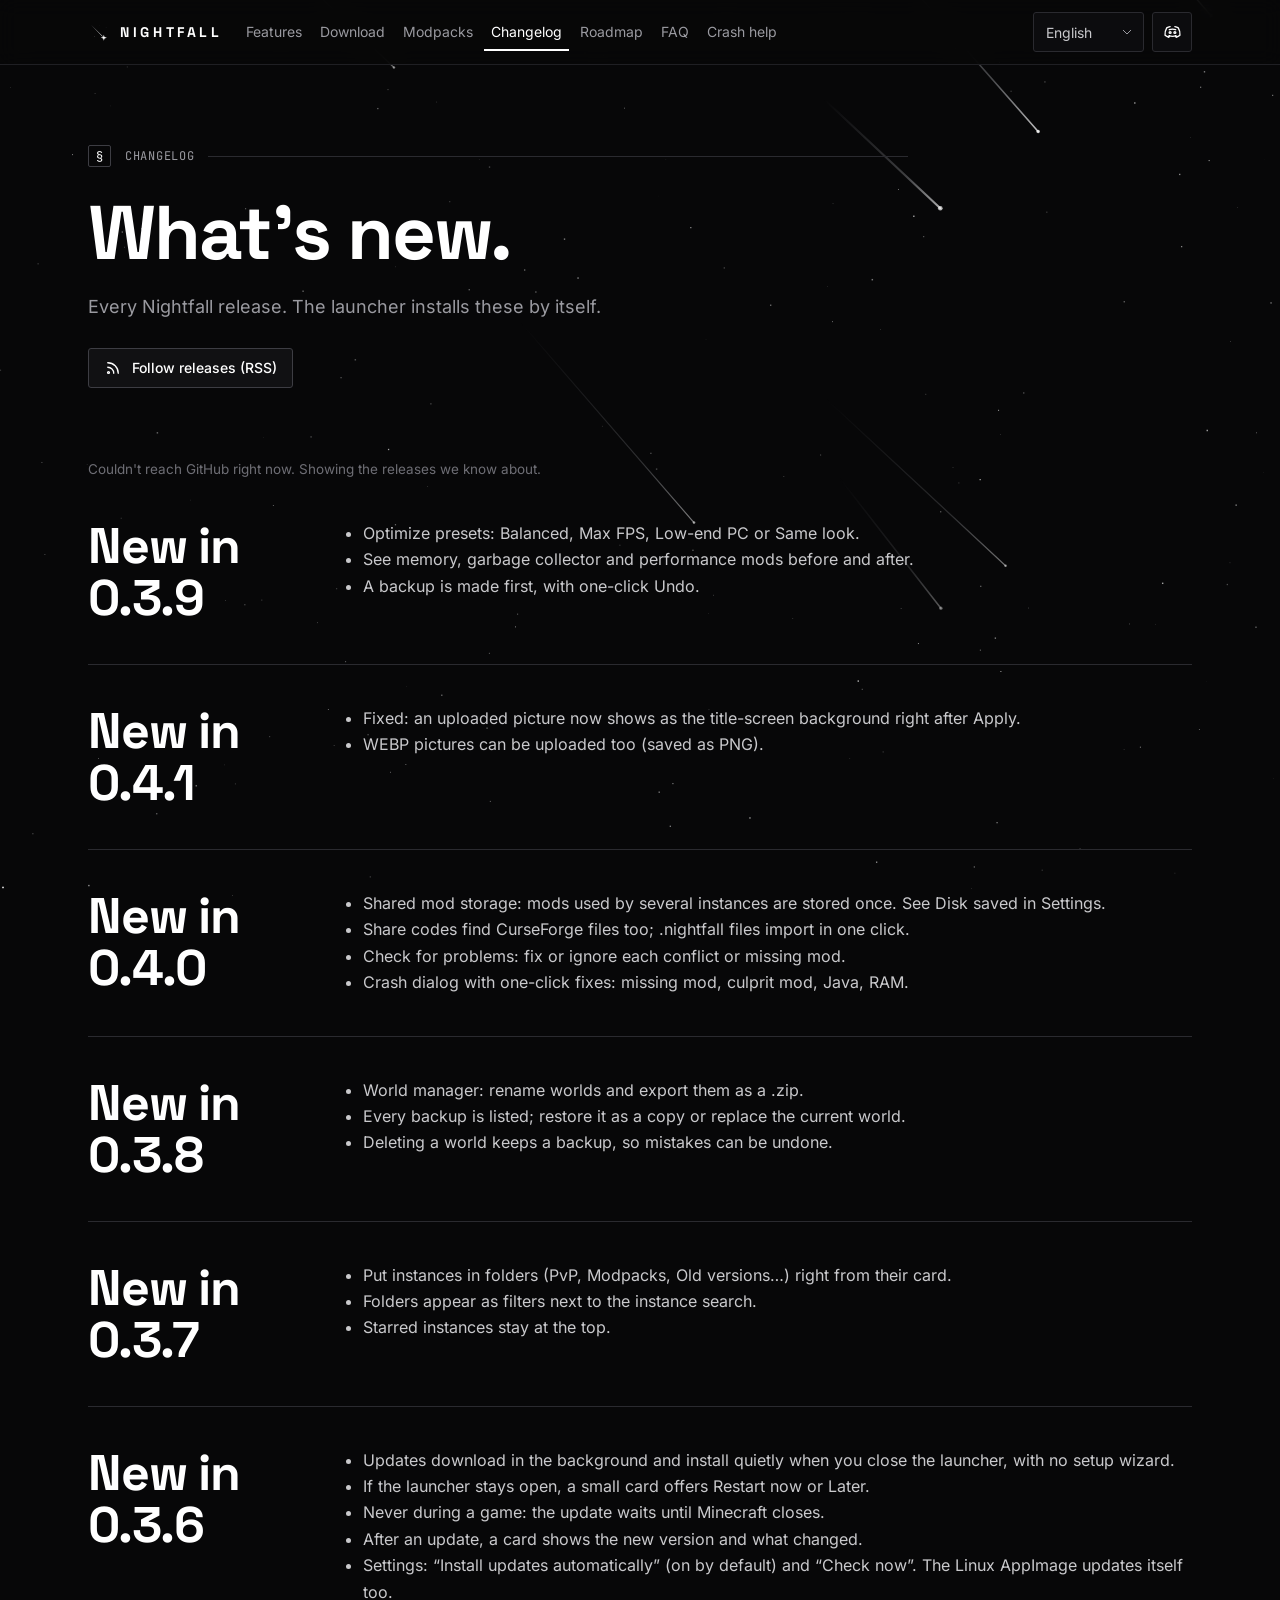
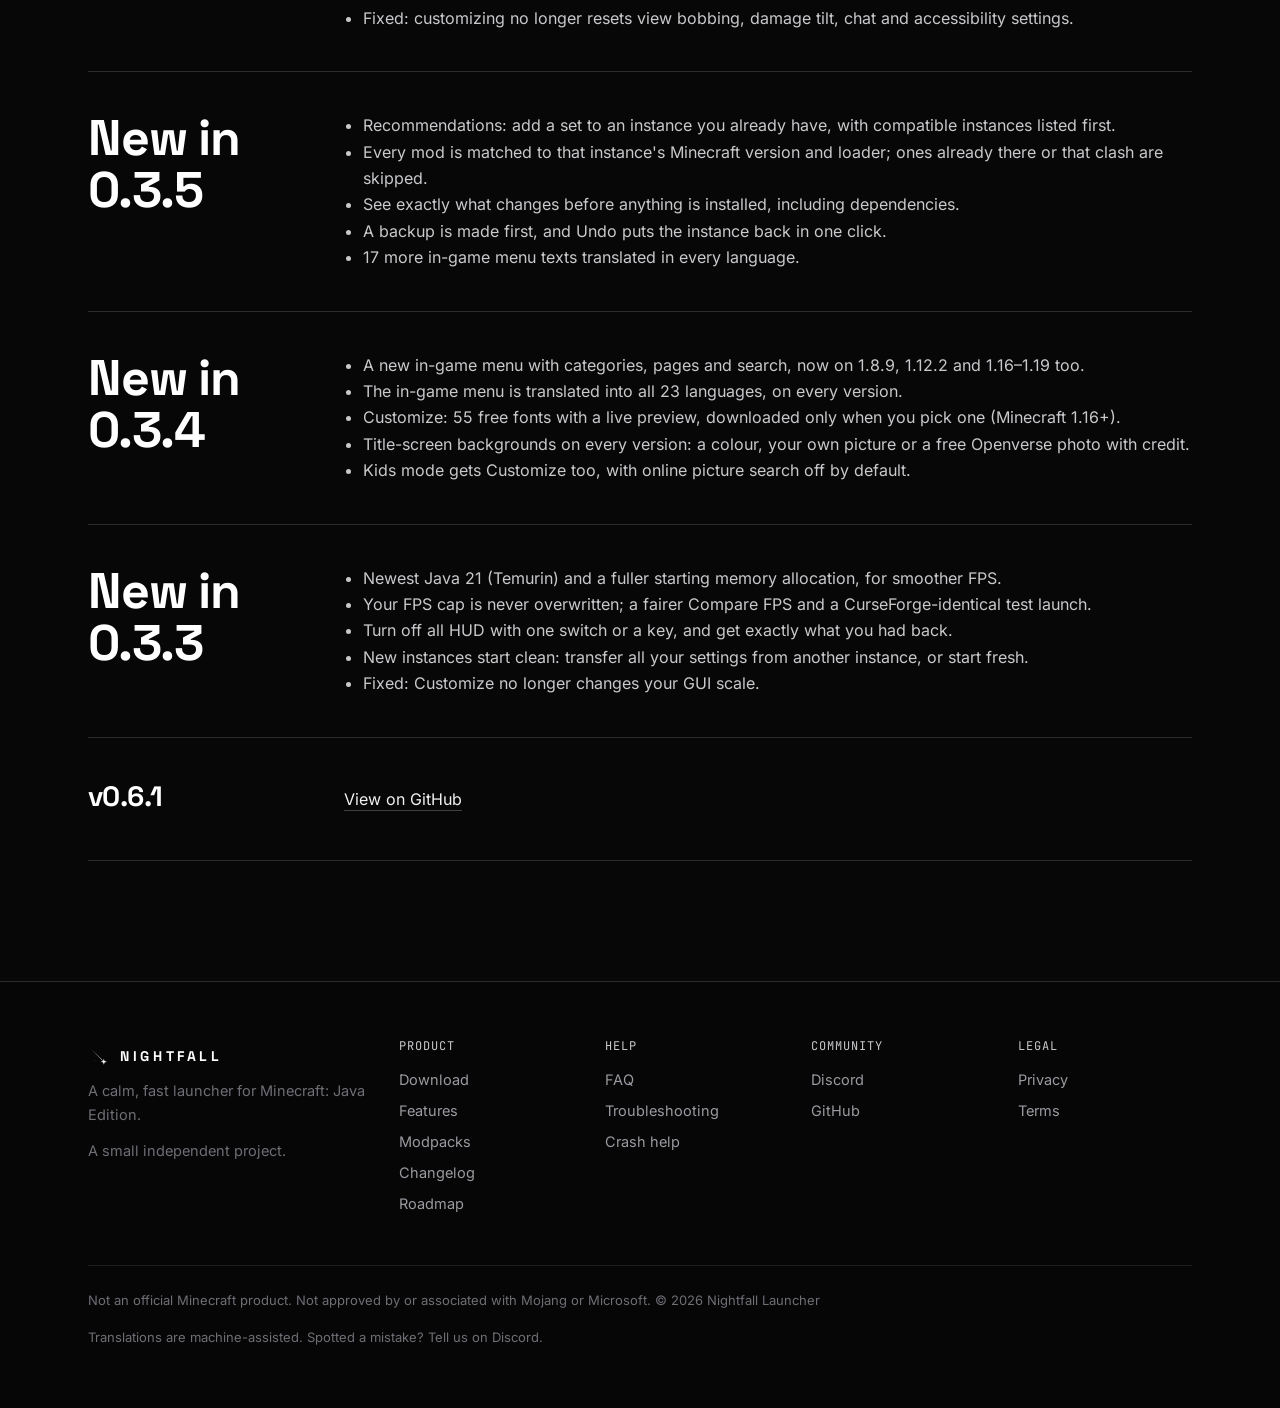
==== commit c8ae4b37: "site: sync from nightfall-launcher-app@84b5c80" ====
--- a/changelog.html
+++ b/changelog.html
@@ -18,7 +18,7 @@
 <label class="lang"><span class="sr" data-i18n="nav.lang">Language</span><select id="lang" aria-label="Language"><option value="en">English</option><option value="ro">Română (Romanian)</option><option value="es">Español (Spanish)</option><option value="pt-BR">Português (Portuguese, Brazil)</option><option value="de">Deutsch (German)</option><option value="fr">Français (French)</option><option value="it">Italiano (Italian)</option><option value="pl">Polski (Polish)</option><option value="ru">Русский (Russian)</option><option value="tr">Türkçe (Turkish)</option></select></label>
 <a class="iconbtn" href="https://discord.gg/PGanscBPUt" rel="noopener" aria-label="Discord" title="Discord"><svg viewBox="0 0 24 24" fill="none" stroke="currentColor" stroke-width="1.7" stroke-linecap="round" stroke-linejoin="round" aria-hidden="true"><path d="M8 8.5c2.6-.9 5.4-.9 8 0M7.5 16c2.9 1.2 6.1 1.2 9 0M9 4.5c-1.6.3-3 .8-4.3 1.6C2.8 9.3 2.3 12.4 2.6 15.5c1.5 1.2 3.1 2 4.8 2.5l1-1.8M15 4.5c1.6.3 3 .8 4.3 1.6 1.9 3.2 2.4 6.3 2.1 9.4-1.5 1.2-3.1 2-4.8 2.5l-1-1.8"/><circle cx="9" cy="12" r="1.2"/><circle cx="15" cy="12" r="1.2"/></svg></a>
 <button class="iconbtn menu-btn" id="menu" aria-label="Menu" aria-expanded="false" aria-controls="links"><svg viewBox="0 0 24 24" fill="none" stroke="currentColor" stroke-width="1.7" stroke-linecap="round" stroke-linejoin="round" aria-hidden="true"><path d="M4 7h16M4 12h16M4 17h16"/></svg></button>
-</div></div></nav><main id="main"><div class="w"><div class="page-hero"><div class="sh rv"><span class="no">§</span><span class="mono" data-i18n="log.kicker">Changelog</span><i></i></div><h1 class="rv" data-i18n="log.title">What's new.</h1><p data-i18n="log.sub" class="rv">Every Nightfall release. The launcher installs these by itself.</p><div class=cta-row><a class="btn sm" href="https://github.com/CrackedRolly/nightfall-launcher/releases.atom" rel="noopener"><svg viewBox="0 0 24 24" fill="none" stroke="currentColor" stroke-width="1.7" stroke-linecap="round" stroke-linejoin="round" aria-hidden="true"><path d="M5 11a8 8 0 0 1 8 8M5 5a14 14 0 0 1 14 14"/><circle cx="6" cy="18" r="1.3"/></svg><span data-i18n="v3.log.rss">Follow releases (RSS)</span></a></div></div><nav class="jump" id="jump" aria-label="Versions"></nav><p class="note" id="log-status" aria-live="polite" data-i18n="log.loading">Loading releases…</p><section class="rel hl033"><h2 data-i18n="v3.nv0.3.9">New in 0.3.9</h2><ul><li data-i18n="v3.nv0.3.9.1">Optimize presets: Balanced, Max FPS, Low-end PC or Same look.</li><li data-i18n="v3.nv0.3.9.2">See memory, garbage collector and performance mods before and after.</li><li data-i18n="v3.nv0.3.9.3">A backup is made first, with one-click Undo.</li></ul></section><section class="rel hl033"><h2 data-i18n="v3.nv0.4.1">New in 0.4.1</h2><ul><li data-i18n="v3.nv0.4.1.1">Fixed: an uploaded picture now shows as the title-screen background right after Apply.</li><li data-i18n="v3.nv0.4.1.2">WEBP pictures can be uploaded too (saved as PNG).</li></ul></section><section class="rel hl033"><h2 data-i18n="v3.nv0.4.0">New in 0.4.0</h2><ul><li data-i18n="v3.nv0.4.0.1">Shared mod storage: mods used by several instances are stored once. See Disk saved in Settings.</li><li data-i18n="v3.nv0.4.0.2">Share codes find CurseForge files too; .nightfall files import in one click.</li><li data-i18n="v3.nv0.4.0.3">Check for problems: fix or ignore each conflict or missing mod.</li><li data-i18n="v3.nv0.4.0.4">Crash dialog with one-click fixes: missing mod, culprit mod, Java, RAM.</li></ul></section><section class="rel hl033"><h2 data-i18n="v3.n038">New in 0.3.8</h2><ul><li data-i18n="v3.n038.1">World manager: rename worlds and export them as a .zip.</li><li data-i18n="v3.n038.2">Every backup is listed; restore it as a copy or replace the current world.</li><li data-i18n="v3.n038.3">Deleting a world keeps a backup, so mistakes can be undone.</li></ul></section><section class="rel hl033"><h2 data-i18n="v3.n037">New in 0.3.7</h2><ul><li data-i18n="v3.n037.1">Put instances in folders (PvP, Modpacks, Old versions…) right from their card.</li><li data-i18n="v3.n037.2">Folders appear as filters next to the instance search.</li><li data-i18n="v3.n037.3">Starred instances stay at the top.</li></ul></section><section class="rel hl033"><h2 data-i18n="v3.n036">New in 0.3.6</h2><ul><li data-i18n="v3.n036.1">Updates download in the background and install quietly when you close the launcher, with no setup wizard.</li><li data-i18n="v3.n036.2">If the launcher stays open, a small card offers Restart now or Later.</li><li data-i18n="v3.n036.3">Never during a game: the update waits until Minecraft closes.</li><li data-i18n="v3.n036.4">After an update, a card shows the new version and what changed.</li><li data-i18n="v3.n036.5">Settings: “Install updates automatically” (on by default) and “Check now”. The Linux AppImage updates itself too.</li><li data-i18n="v3.n036.6">Fixed: customizing no longer resets view bobbing, damage tilt, chat and accessibility settings.</li></ul></section><section class="rel hl033"><h2 data-i18n="v3.n035">New in 0.3.5</h2><ul><li data-i18n="v3.n035.1">Recommendations: add a set to an instance you already have, with compatible instances listed first.</li><li data-i18n="v3.n035.2">Every mod is matched to that instance's Minecraft version and loader; ones already there or that clash are skipped.</li><li data-i18n="v3.n035.3">See exactly what changes before anything is installed, including dependencies.</li><li data-i18n="v3.n035.4">A backup is made first, and Undo puts the instance back in one click.</li><li data-i18n="v3.n035.5">17 more in-game menu texts translated in every language.</li></ul></section><section class="rel hl033"><h2 data-i18n="v3.n034">New in 0.3.4</h2><ul><li data-i18n="v3.n034.1">A new in-game menu with categories, pages and search, now on 1.8.9, 1.12.2 and 1.16–1.19 too.</li><li data-i18n="v3.n034.2">The in-game menu is translated into all 23 languages, on every version.</li><li data-i18n="v3.n034.3">Customize: 55 free fonts with a live preview, downloaded only when you pick one (Minecraft 1.16+).</li><li data-i18n="v3.n034.4">Title-screen backgrounds on every version: a colour, your own picture or a free Openverse photo with credit.</li><li data-i18n="v3.n034.5">Kids mode gets Customize too, with online picture search off by default.</li></ul></section><section class="rel hl033"><h2 data-i18n="v3.n033">New in 0.3.3</h2><ul><li data-i18n="v3.n033.1">Newest Java 21 (Temurin) and a fuller starting memory allocation, for smoother FPS.</li><li data-i18n="v3.n033.2">Your FPS cap is never overwritten; a fairer Compare FPS and a CurseForge-identical test launch.</li><li data-i18n="v3.n033.3">Turn off all HUD with one switch or a key, and get exactly what you had back.</li><li data-i18n="v3.n033.4">New instances start clean: transfer all your settings from another instance, or start fresh.</li><li data-i18n="v3.n033.5">Fixed: Customize no longer changes your GUI scale.</li></ul></section><div id="releases"><article class="rel"><div class="when"><div class="v">v0.6.0</div></div><div class="notes"><p><a class="lnk" href="https://github.com/CrackedRolly/nightfall-launcher/releases" rel="noopener" data-i18n="log.github">View on GitHub</a></p></div></article></div></div></main><footer><div class="w">
+</div></div></nav><main id="main"><div class="w"><div class="page-hero"><div class="sh rv"><span class="no">§</span><span class="mono" data-i18n="log.kicker">Changelog</span><i></i></div><h1 class="rv" data-i18n="log.title">What's new.</h1><p data-i18n="log.sub" class="rv">Every Nightfall release. The launcher installs these by itself.</p><div class=cta-row><a class="btn sm" href="https://github.com/CrackedRolly/nightfall-launcher/releases.atom" rel="noopener"><svg viewBox="0 0 24 24" fill="none" stroke="currentColor" stroke-width="1.7" stroke-linecap="round" stroke-linejoin="round" aria-hidden="true"><path d="M5 11a8 8 0 0 1 8 8M5 5a14 14 0 0 1 14 14"/><circle cx="6" cy="18" r="1.3"/></svg><span data-i18n="v3.log.rss">Follow releases (RSS)</span></a></div></div><nav class="jump" id="jump" aria-label="Versions"></nav><p class="note" id="log-status" aria-live="polite" data-i18n="log.loading">Loading releases…</p><section class="rel hl033"><h2 data-i18n="v3.nv0.3.9">New in 0.3.9</h2><ul><li data-i18n="v3.nv0.3.9.1">Optimize presets: Balanced, Max FPS, Low-end PC or Same look.</li><li data-i18n="v3.nv0.3.9.2">See memory, garbage collector and performance mods before and after.</li><li data-i18n="v3.nv0.3.9.3">A backup is made first, with one-click Undo.</li></ul></section><section class="rel hl033"><h2 data-i18n="v3.nv0.4.1">New in 0.4.1</h2><ul><li data-i18n="v3.nv0.4.1.1">Fixed: an uploaded picture now shows as the title-screen background right after Apply.</li><li data-i18n="v3.nv0.4.1.2">WEBP pictures can be uploaded too (saved as PNG).</li></ul></section><section class="rel hl033"><h2 data-i18n="v3.nv0.4.0">New in 0.4.0</h2><ul><li data-i18n="v3.nv0.4.0.1">Shared mod storage: mods used by several instances are stored once. See Disk saved in Settings.</li><li data-i18n="v3.nv0.4.0.2">Share codes find CurseForge files too; .nightfall files import in one click.</li><li data-i18n="v3.nv0.4.0.3">Check for problems: fix or ignore each conflict or missing mod.</li><li data-i18n="v3.nv0.4.0.4">Crash dialog with one-click fixes: missing mod, culprit mod, Java, RAM.</li></ul></section><section class="rel hl033"><h2 data-i18n="v3.n038">New in 0.3.8</h2><ul><li data-i18n="v3.n038.1">World manager: rename worlds and export them as a .zip.</li><li data-i18n="v3.n038.2">Every backup is listed; restore it as a copy or replace the current world.</li><li data-i18n="v3.n038.3">Deleting a world keeps a backup, so mistakes can be undone.</li></ul></section><section class="rel hl033"><h2 data-i18n="v3.n037">New in 0.3.7</h2><ul><li data-i18n="v3.n037.1">Put instances in folders (PvP, Modpacks, Old versions…) right from their card.</li><li data-i18n="v3.n037.2">Folders appear as filters next to the instance search.</li><li data-i18n="v3.n037.3">Starred instances stay at the top.</li></ul></section><section class="rel hl033"><h2 data-i18n="v3.n036">New in 0.3.6</h2><ul><li data-i18n="v3.n036.1">Updates download in the background and install quietly when you close the launcher, with no setup wizard.</li><li data-i18n="v3.n036.2">If the launcher stays open, a small card offers Restart now or Later.</li><li data-i18n="v3.n036.3">Never during a game: the update waits until Minecraft closes.</li><li data-i18n="v3.n036.4">After an update, a card shows the new version and what changed.</li><li data-i18n="v3.n036.5">Settings: “Install updates automatically” (on by default) and “Check now”. The Linux AppImage updates itself too.</li><li data-i18n="v3.n036.6">Fixed: customizing no longer resets view bobbing, damage tilt, chat and accessibility settings.</li></ul></section><section class="rel hl033"><h2 data-i18n="v3.n035">New in 0.3.5</h2><ul><li data-i18n="v3.n035.1">Recommendations: add a set to an instance you already have, with compatible instances listed first.</li><li data-i18n="v3.n035.2">Every mod is matched to that instance's Minecraft version and loader; ones already there or that clash are skipped.</li><li data-i18n="v3.n035.3">See exactly what changes before anything is installed, including dependencies.</li><li data-i18n="v3.n035.4">A backup is made first, and Undo puts the instance back in one click.</li><li data-i18n="v3.n035.5">17 more in-game menu texts translated in every language.</li></ul></section><section class="rel hl033"><h2 data-i18n="v3.n034">New in 0.3.4</h2><ul><li data-i18n="v3.n034.1">A new in-game menu with categories, pages and search, now on 1.8.9, 1.12.2 and 1.16–1.19 too.</li><li data-i18n="v3.n034.2">The in-game menu is translated into all 23 languages, on every version.</li><li data-i18n="v3.n034.3">Customize: 55 free fonts with a live preview, downloaded only when you pick one (Minecraft 1.16+).</li><li data-i18n="v3.n034.4">Title-screen backgrounds on every version: a colour, your own picture or a free Openverse photo with credit.</li><li data-i18n="v3.n034.5">Kids mode gets Customize too, with online picture search off by default.</li></ul></section><section class="rel hl033"><h2 data-i18n="v3.n033">New in 0.3.3</h2><ul><li data-i18n="v3.n033.1">Newest Java 21 (Temurin) and a fuller starting memory allocation, for smoother FPS.</li><li data-i18n="v3.n033.2">Your FPS cap is never overwritten; a fairer Compare FPS and a CurseForge-identical test launch.</li><li data-i18n="v3.n033.3">Turn off all HUD with one switch or a key, and get exactly what you had back.</li><li data-i18n="v3.n033.4">New instances start clean: transfer all your settings from another instance, or start fresh.</li><li data-i18n="v3.n033.5">Fixed: Customize no longer changes your GUI scale.</li></ul></section><div id="releases"><article class="rel"><div class="when"><div class="v">v0.6.1</div></div><div class="notes"><p><a class="lnk" href="https://github.com/CrackedRolly/nightfall-launcher/releases" rel="noopener" data-i18n="log.github">View on GitHub</a></p></div></article></div></div></main><footer><div class="w">
 <div><a class="brand" href="./"><img src="assets/star.svg" alt="" width="22" height="22"><span>NIGHTFALL</span></a><p data-i18n="foot.tagline">A calm, fast launcher for Minecraft: Java Edition.</p><p data-i18n="v3.foot.made">A small independent project.</p></div>
 <div><h4 data-i18n="foot.product">Product</h4><a href="download.html" data-i18n="nav.download">Download</a><a href="features.html" data-i18n="nav.features">Features</a><a href="modpacks.html" data-i18n="nav.modpacks">Modpacks</a><a href="changelog.html" data-i18n="nav.changelog">Changelog</a><a href="roadmap.html" data-i18n="nav.roadmap">Roadmap</a></div>
 <div><h4 data-i18n="v3.foot.help">Help</h4><a href="faq.html" data-i18n="nav.faq">FAQ</a><a href="faq.html#troubleshooting" data-i18n="v3.ts.title">Troubleshooting</a><a href="crash-help.html" data-i18n="nav.crash">Crash help</a></div>
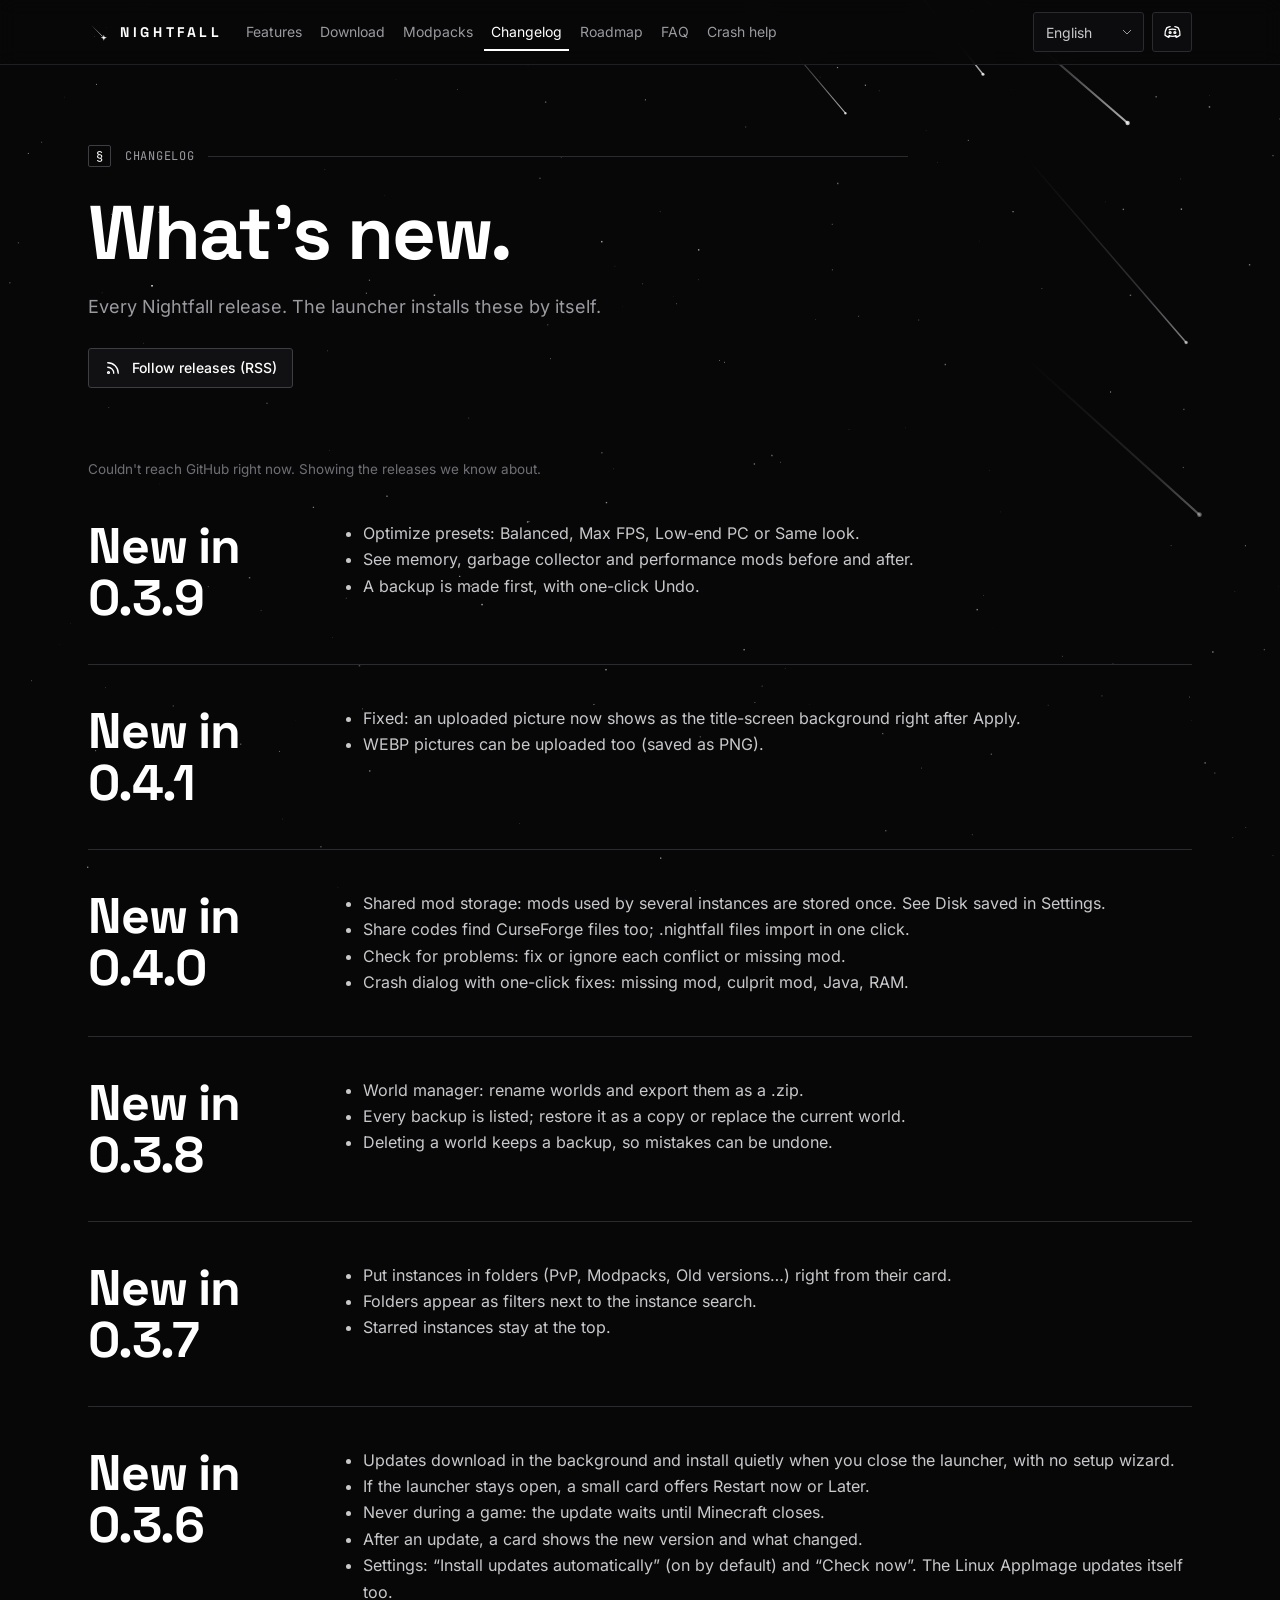
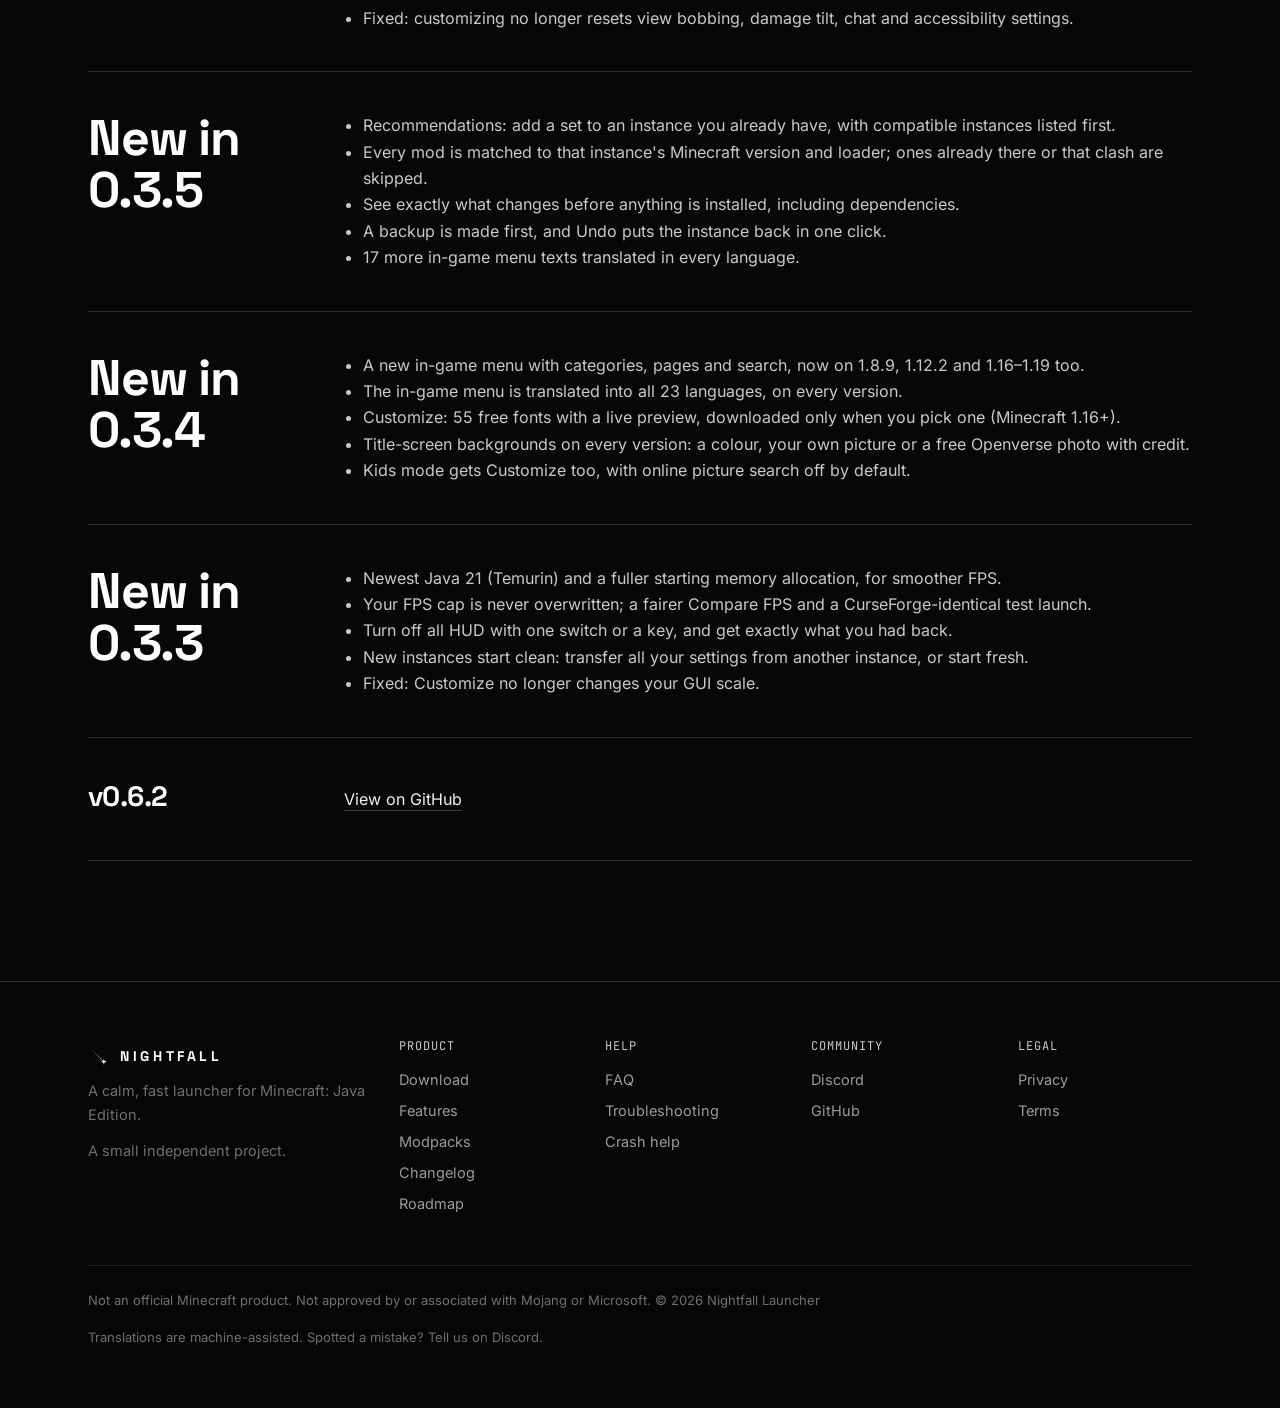
==== commit 0bef3b7a: "site: sync from nightfall-launcher-app@b61ace0" ====
--- a/changelog.html
+++ b/changelog.html
@@ -18,7 +18,7 @@
 <label class="lang"><span class="sr" data-i18n="nav.lang">Language</span><select id="lang" aria-label="Language"><option value="en">English</option><option value="ro">Română (Romanian)</option><option value="es">Español (Spanish)</option><option value="pt-BR">Português (Portuguese, Brazil)</option><option value="de">Deutsch (German)</option><option value="fr">Français (French)</option><option value="it">Italiano (Italian)</option><option value="pl">Polski (Polish)</option><option value="ru">Русский (Russian)</option><option value="tr">Türkçe (Turkish)</option></select></label>
 <a class="iconbtn" href="https://discord.gg/PGanscBPUt" rel="noopener" aria-label="Discord" title="Discord"><svg viewBox="0 0 24 24" fill="none" stroke="currentColor" stroke-width="1.7" stroke-linecap="round" stroke-linejoin="round" aria-hidden="true"><path d="M8 8.5c2.6-.9 5.4-.9 8 0M7.5 16c2.9 1.2 6.1 1.2 9 0M9 4.5c-1.6.3-3 .8-4.3 1.6C2.8 9.3 2.3 12.4 2.6 15.5c1.5 1.2 3.1 2 4.8 2.5l1-1.8M15 4.5c1.6.3 3 .8 4.3 1.6 1.9 3.2 2.4 6.3 2.1 9.4-1.5 1.2-3.1 2-4.8 2.5l-1-1.8"/><circle cx="9" cy="12" r="1.2"/><circle cx="15" cy="12" r="1.2"/></svg></a>
 <button class="iconbtn menu-btn" id="menu" aria-label="Menu" aria-expanded="false" aria-controls="links"><svg viewBox="0 0 24 24" fill="none" stroke="currentColor" stroke-width="1.7" stroke-linecap="round" stroke-linejoin="round" aria-hidden="true"><path d="M4 7h16M4 12h16M4 17h16"/></svg></button>
-</div></div></nav><main id="main"><div class="w"><div class="page-hero"><div class="sh rv"><span class="no">§</span><span class="mono" data-i18n="log.kicker">Changelog</span><i></i></div><h1 class="rv" data-i18n="log.title">What's new.</h1><p data-i18n="log.sub" class="rv">Every Nightfall release. The launcher installs these by itself.</p><div class=cta-row><a class="btn sm" href="https://github.com/CrackedRolly/nightfall-launcher/releases.atom" rel="noopener"><svg viewBox="0 0 24 24" fill="none" stroke="currentColor" stroke-width="1.7" stroke-linecap="round" stroke-linejoin="round" aria-hidden="true"><path d="M5 11a8 8 0 0 1 8 8M5 5a14 14 0 0 1 14 14"/><circle cx="6" cy="18" r="1.3"/></svg><span data-i18n="v3.log.rss">Follow releases (RSS)</span></a></div></div><nav class="jump" id="jump" aria-label="Versions"></nav><p class="note" id="log-status" aria-live="polite" data-i18n="log.loading">Loading releases…</p><section class="rel hl033"><h2 data-i18n="v3.nv0.3.9">New in 0.3.9</h2><ul><li data-i18n="v3.nv0.3.9.1">Optimize presets: Balanced, Max FPS, Low-end PC or Same look.</li><li data-i18n="v3.nv0.3.9.2">See memory, garbage collector and performance mods before and after.</li><li data-i18n="v3.nv0.3.9.3">A backup is made first, with one-click Undo.</li></ul></section><section class="rel hl033"><h2 data-i18n="v3.nv0.4.1">New in 0.4.1</h2><ul><li data-i18n="v3.nv0.4.1.1">Fixed: an uploaded picture now shows as the title-screen background right after Apply.</li><li data-i18n="v3.nv0.4.1.2">WEBP pictures can be uploaded too (saved as PNG).</li></ul></section><section class="rel hl033"><h2 data-i18n="v3.nv0.4.0">New in 0.4.0</h2><ul><li data-i18n="v3.nv0.4.0.1">Shared mod storage: mods used by several instances are stored once. See Disk saved in Settings.</li><li data-i18n="v3.nv0.4.0.2">Share codes find CurseForge files too; .nightfall files import in one click.</li><li data-i18n="v3.nv0.4.0.3">Check for problems: fix or ignore each conflict or missing mod.</li><li data-i18n="v3.nv0.4.0.4">Crash dialog with one-click fixes: missing mod, culprit mod, Java, RAM.</li></ul></section><section class="rel hl033"><h2 data-i18n="v3.n038">New in 0.3.8</h2><ul><li data-i18n="v3.n038.1">World manager: rename worlds and export them as a .zip.</li><li data-i18n="v3.n038.2">Every backup is listed; restore it as a copy or replace the current world.</li><li data-i18n="v3.n038.3">Deleting a world keeps a backup, so mistakes can be undone.</li></ul></section><section class="rel hl033"><h2 data-i18n="v3.n037">New in 0.3.7</h2><ul><li data-i18n="v3.n037.1">Put instances in folders (PvP, Modpacks, Old versions…) right from their card.</li><li data-i18n="v3.n037.2">Folders appear as filters next to the instance search.</li><li data-i18n="v3.n037.3">Starred instances stay at the top.</li></ul></section><section class="rel hl033"><h2 data-i18n="v3.n036">New in 0.3.6</h2><ul><li data-i18n="v3.n036.1">Updates download in the background and install quietly when you close the launcher, with no setup wizard.</li><li data-i18n="v3.n036.2">If the launcher stays open, a small card offers Restart now or Later.</li><li data-i18n="v3.n036.3">Never during a game: the update waits until Minecraft closes.</li><li data-i18n="v3.n036.4">After an update, a card shows the new version and what changed.</li><li data-i18n="v3.n036.5">Settings: “Install updates automatically” (on by default) and “Check now”. The Linux AppImage updates itself too.</li><li data-i18n="v3.n036.6">Fixed: customizing no longer resets view bobbing, damage tilt, chat and accessibility settings.</li></ul></section><section class="rel hl033"><h2 data-i18n="v3.n035">New in 0.3.5</h2><ul><li data-i18n="v3.n035.1">Recommendations: add a set to an instance you already have, with compatible instances listed first.</li><li data-i18n="v3.n035.2">Every mod is matched to that instance's Minecraft version and loader; ones already there or that clash are skipped.</li><li data-i18n="v3.n035.3">See exactly what changes before anything is installed, including dependencies.</li><li data-i18n="v3.n035.4">A backup is made first, and Undo puts the instance back in one click.</li><li data-i18n="v3.n035.5">17 more in-game menu texts translated in every language.</li></ul></section><section class="rel hl033"><h2 data-i18n="v3.n034">New in 0.3.4</h2><ul><li data-i18n="v3.n034.1">A new in-game menu with categories, pages and search, now on 1.8.9, 1.12.2 and 1.16–1.19 too.</li><li data-i18n="v3.n034.2">The in-game menu is translated into all 23 languages, on every version.</li><li data-i18n="v3.n034.3">Customize: 55 free fonts with a live preview, downloaded only when you pick one (Minecraft 1.16+).</li><li data-i18n="v3.n034.4">Title-screen backgrounds on every version: a colour, your own picture or a free Openverse photo with credit.</li><li data-i18n="v3.n034.5">Kids mode gets Customize too, with online picture search off by default.</li></ul></section><section class="rel hl033"><h2 data-i18n="v3.n033">New in 0.3.3</h2><ul><li data-i18n="v3.n033.1">Newest Java 21 (Temurin) and a fuller starting memory allocation, for smoother FPS.</li><li data-i18n="v3.n033.2">Your FPS cap is never overwritten; a fairer Compare FPS and a CurseForge-identical test launch.</li><li data-i18n="v3.n033.3">Turn off all HUD with one switch or a key, and get exactly what you had back.</li><li data-i18n="v3.n033.4">New instances start clean: transfer all your settings from another instance, or start fresh.</li><li data-i18n="v3.n033.5">Fixed: Customize no longer changes your GUI scale.</li></ul></section><div id="releases"><article class="rel"><div class="when"><div class="v">v0.6.1</div></div><div class="notes"><p><a class="lnk" href="https://github.com/CrackedRolly/nightfall-launcher/releases" rel="noopener" data-i18n="log.github">View on GitHub</a></p></div></article></div></div></main><footer><div class="w">
+</div></div></nav><main id="main"><div class="w"><div class="page-hero"><div class="sh rv"><span class="no">§</span><span class="mono" data-i18n="log.kicker">Changelog</span><i></i></div><h1 class="rv" data-i18n="log.title">What's new.</h1><p data-i18n="log.sub" class="rv">Every Nightfall release. The launcher installs these by itself.</p><div class=cta-row><a class="btn sm" href="https://github.com/CrackedRolly/nightfall-launcher/releases.atom" rel="noopener"><svg viewBox="0 0 24 24" fill="none" stroke="currentColor" stroke-width="1.7" stroke-linecap="round" stroke-linejoin="round" aria-hidden="true"><path d="M5 11a8 8 0 0 1 8 8M5 5a14 14 0 0 1 14 14"/><circle cx="6" cy="18" r="1.3"/></svg><span data-i18n="v3.log.rss">Follow releases (RSS)</span></a></div></div><nav class="jump" id="jump" aria-label="Versions"></nav><p class="note" id="log-status" aria-live="polite" data-i18n="log.loading">Loading releases…</p><section class="rel hl033"><h2 data-i18n="v3.nv0.3.9">New in 0.3.9</h2><ul><li data-i18n="v3.nv0.3.9.1">Optimize presets: Balanced, Max FPS, Low-end PC or Same look.</li><li data-i18n="v3.nv0.3.9.2">See memory, garbage collector and performance mods before and after.</li><li data-i18n="v3.nv0.3.9.3">A backup is made first, with one-click Undo.</li></ul></section><section class="rel hl033"><h2 data-i18n="v3.nv0.4.1">New in 0.4.1</h2><ul><li data-i18n="v3.nv0.4.1.1">Fixed: an uploaded picture now shows as the title-screen background right after Apply.</li><li data-i18n="v3.nv0.4.1.2">WEBP pictures can be uploaded too (saved as PNG).</li></ul></section><section class="rel hl033"><h2 data-i18n="v3.nv0.4.0">New in 0.4.0</h2><ul><li data-i18n="v3.nv0.4.0.1">Shared mod storage: mods used by several instances are stored once. See Disk saved in Settings.</li><li data-i18n="v3.nv0.4.0.2">Share codes find CurseForge files too; .nightfall files import in one click.</li><li data-i18n="v3.nv0.4.0.3">Check for problems: fix or ignore each conflict or missing mod.</li><li data-i18n="v3.nv0.4.0.4">Crash dialog with one-click fixes: missing mod, culprit mod, Java, RAM.</li></ul></section><section class="rel hl033"><h2 data-i18n="v3.n038">New in 0.3.8</h2><ul><li data-i18n="v3.n038.1">World manager: rename worlds and export them as a .zip.</li><li data-i18n="v3.n038.2">Every backup is listed; restore it as a copy or replace the current world.</li><li data-i18n="v3.n038.3">Deleting a world keeps a backup, so mistakes can be undone.</li></ul></section><section class="rel hl033"><h2 data-i18n="v3.n037">New in 0.3.7</h2><ul><li data-i18n="v3.n037.1">Put instances in folders (PvP, Modpacks, Old versions…) right from their card.</li><li data-i18n="v3.n037.2">Folders appear as filters next to the instance search.</li><li data-i18n="v3.n037.3">Starred instances stay at the top.</li></ul></section><section class="rel hl033"><h2 data-i18n="v3.n036">New in 0.3.6</h2><ul><li data-i18n="v3.n036.1">Updates download in the background and install quietly when you close the launcher, with no setup wizard.</li><li data-i18n="v3.n036.2">If the launcher stays open, a small card offers Restart now or Later.</li><li data-i18n="v3.n036.3">Never during a game: the update waits until Minecraft closes.</li><li data-i18n="v3.n036.4">After an update, a card shows the new version and what changed.</li><li data-i18n="v3.n036.5">Settings: “Install updates automatically” (on by default) and “Check now”. The Linux AppImage updates itself too.</li><li data-i18n="v3.n036.6">Fixed: customizing no longer resets view bobbing, damage tilt, chat and accessibility settings.</li></ul></section><section class="rel hl033"><h2 data-i18n="v3.n035">New in 0.3.5</h2><ul><li data-i18n="v3.n035.1">Recommendations: add a set to an instance you already have, with compatible instances listed first.</li><li data-i18n="v3.n035.2">Every mod is matched to that instance's Minecraft version and loader; ones already there or that clash are skipped.</li><li data-i18n="v3.n035.3">See exactly what changes before anything is installed, including dependencies.</li><li data-i18n="v3.n035.4">A backup is made first, and Undo puts the instance back in one click.</li><li data-i18n="v3.n035.5">17 more in-game menu texts translated in every language.</li></ul></section><section class="rel hl033"><h2 data-i18n="v3.n034">New in 0.3.4</h2><ul><li data-i18n="v3.n034.1">A new in-game menu with categories, pages and search, now on 1.8.9, 1.12.2 and 1.16–1.19 too.</li><li data-i18n="v3.n034.2">The in-game menu is translated into all 23 languages, on every version.</li><li data-i18n="v3.n034.3">Customize: 55 free fonts with a live preview, downloaded only when you pick one (Minecraft 1.16+).</li><li data-i18n="v3.n034.4">Title-screen backgrounds on every version: a colour, your own picture or a free Openverse photo with credit.</li><li data-i18n="v3.n034.5">Kids mode gets Customize too, with online picture search off by default.</li></ul></section><section class="rel hl033"><h2 data-i18n="v3.n033">New in 0.3.3</h2><ul><li data-i18n="v3.n033.1">Newest Java 21 (Temurin) and a fuller starting memory allocation, for smoother FPS.</li><li data-i18n="v3.n033.2">Your FPS cap is never overwritten; a fairer Compare FPS and a CurseForge-identical test launch.</li><li data-i18n="v3.n033.3">Turn off all HUD with one switch or a key, and get exactly what you had back.</li><li data-i18n="v3.n033.4">New instances start clean: transfer all your settings from another instance, or start fresh.</li><li data-i18n="v3.n033.5">Fixed: Customize no longer changes your GUI scale.</li></ul></section><div id="releases"><article class="rel"><div class="when"><div class="v">v0.6.2</div></div><div class="notes"><p><a class="lnk" href="https://github.com/CrackedRolly/nightfall-launcher/releases" rel="noopener" data-i18n="log.github">View on GitHub</a></p></div></article></div></div></main><footer><div class="w">
 <div><a class="brand" href="./"><img src="assets/star.svg" alt="" width="22" height="22"><span>NIGHTFALL</span></a><p data-i18n="foot.tagline">A calm, fast launcher for Minecraft: Java Edition.</p><p data-i18n="v3.foot.made">A small independent project.</p></div>
 <div><h4 data-i18n="foot.product">Product</h4><a href="download.html" data-i18n="nav.download">Download</a><a href="features.html" data-i18n="nav.features">Features</a><a href="modpacks.html" data-i18n="nav.modpacks">Modpacks</a><a href="changelog.html" data-i18n="nav.changelog">Changelog</a><a href="roadmap.html" data-i18n="nav.roadmap">Roadmap</a></div>
 <div><h4 data-i18n="v3.foot.help">Help</h4><a href="faq.html" data-i18n="nav.faq">FAQ</a><a href="faq.html#troubleshooting" data-i18n="v3.ts.title">Troubleshooting</a><a href="crash-help.html" data-i18n="nav.crash">Crash help</a></div>
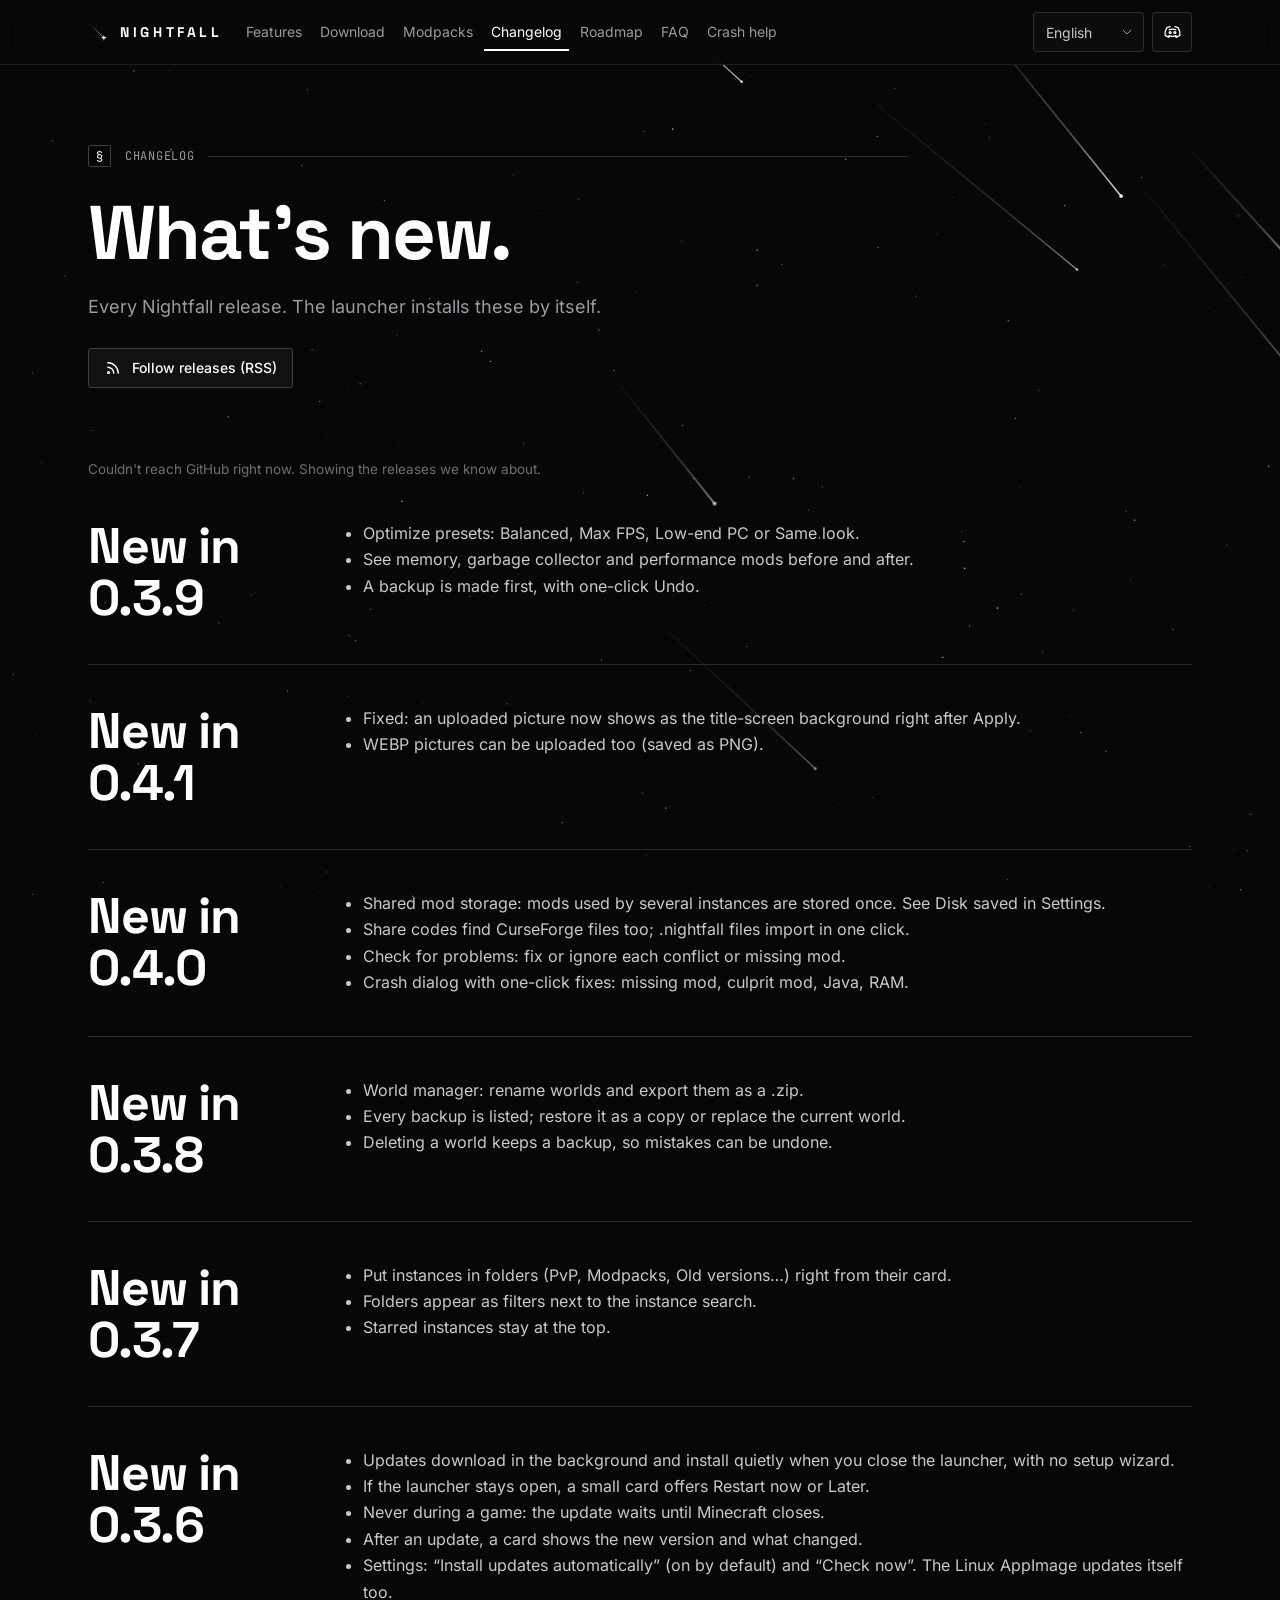
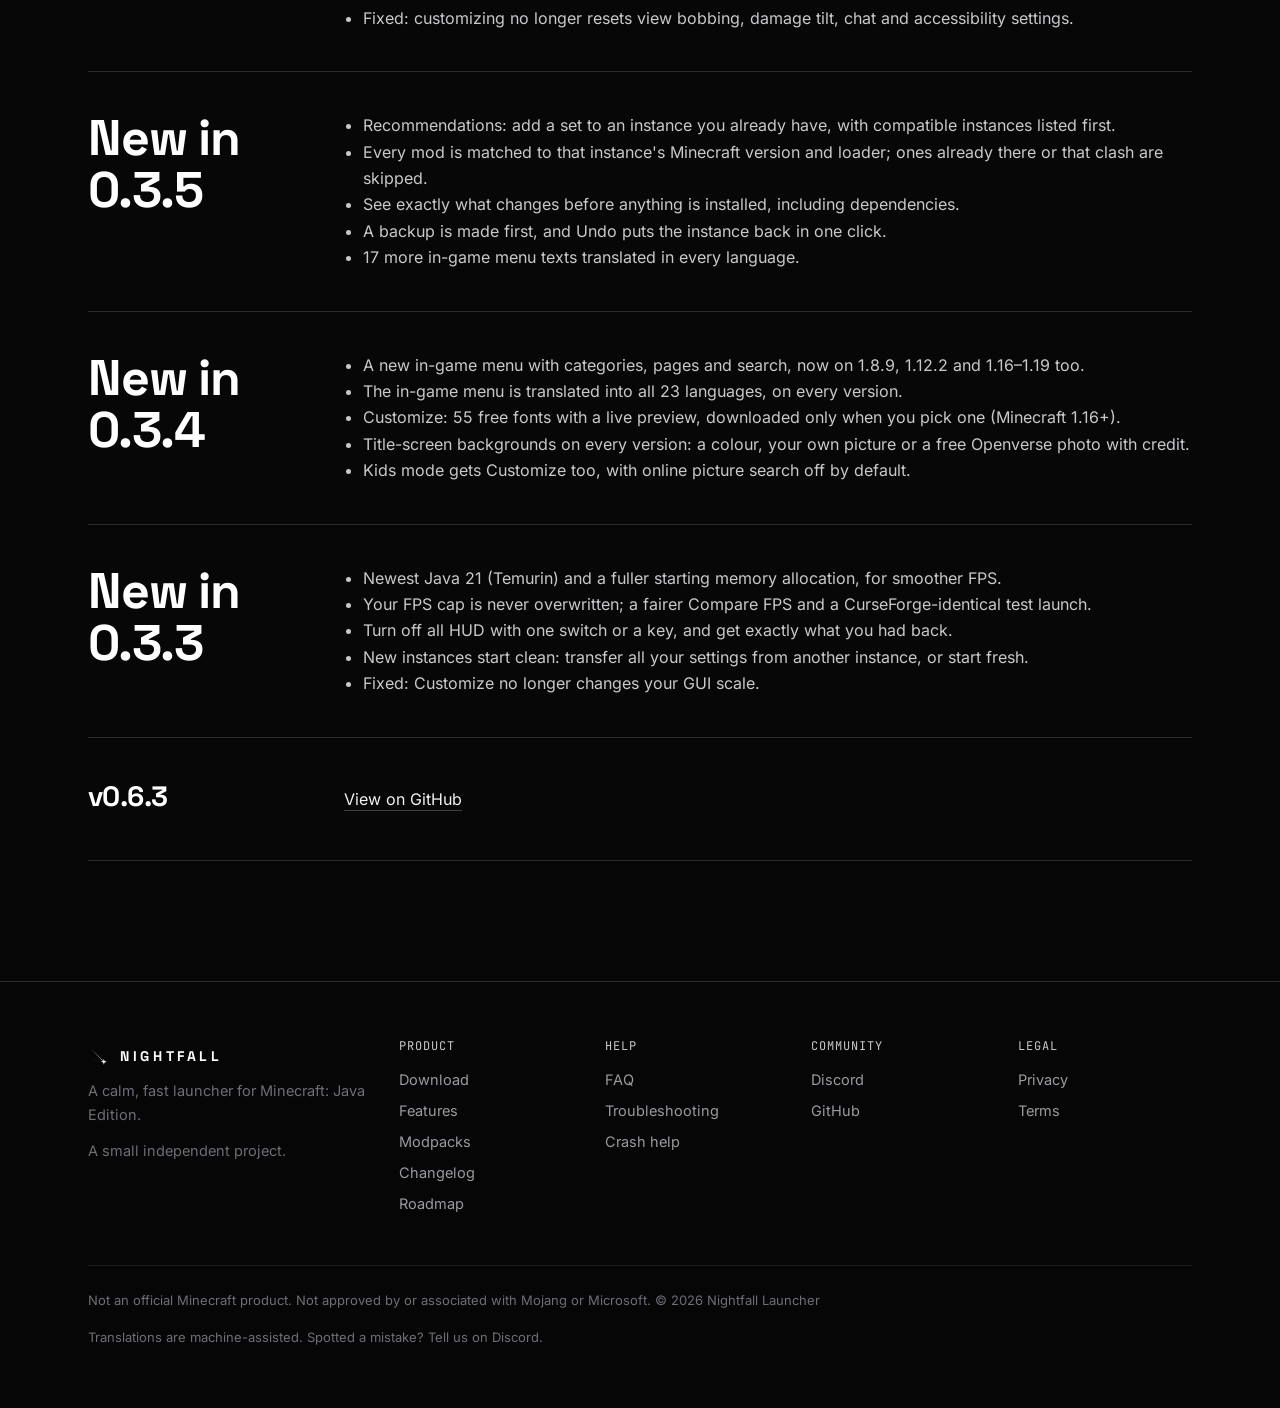
==== commit c7e6866b: "site: sync from nightfall-launcher-app@03915c9" ====
--- a/changelog.html
+++ b/changelog.html
@@ -18,7 +18,7 @@
 <label class="lang"><span class="sr" data-i18n="nav.lang">Language</span><select id="lang" aria-label="Language"><option value="en">English</option><option value="ro">Română (Romanian)</option><option value="es">Español (Spanish)</option><option value="pt-BR">Português (Portuguese, Brazil)</option><option value="de">Deutsch (German)</option><option value="fr">Français (French)</option><option value="it">Italiano (Italian)</option><option value="pl">Polski (Polish)</option><option value="ru">Русский (Russian)</option><option value="tr">Türkçe (Turkish)</option></select></label>
 <a class="iconbtn" href="https://discord.gg/PGanscBPUt" rel="noopener" aria-label="Discord" title="Discord"><svg viewBox="0 0 24 24" fill="none" stroke="currentColor" stroke-width="1.7" stroke-linecap="round" stroke-linejoin="round" aria-hidden="true"><path d="M8 8.5c2.6-.9 5.4-.9 8 0M7.5 16c2.9 1.2 6.1 1.2 9 0M9 4.5c-1.6.3-3 .8-4.3 1.6C2.8 9.3 2.3 12.4 2.6 15.5c1.5 1.2 3.1 2 4.8 2.5l1-1.8M15 4.5c1.6.3 3 .8 4.3 1.6 1.9 3.2 2.4 6.3 2.1 9.4-1.5 1.2-3.1 2-4.8 2.5l-1-1.8"/><circle cx="9" cy="12" r="1.2"/><circle cx="15" cy="12" r="1.2"/></svg></a>
 <button class="iconbtn menu-btn" id="menu" aria-label="Menu" aria-expanded="false" aria-controls="links"><svg viewBox="0 0 24 24" fill="none" stroke="currentColor" stroke-width="1.7" stroke-linecap="round" stroke-linejoin="round" aria-hidden="true"><path d="M4 7h16M4 12h16M4 17h16"/></svg></button>
-</div></div></nav><main id="main"><div class="w"><div class="page-hero"><div class="sh rv"><span class="no">§</span><span class="mono" data-i18n="log.kicker">Changelog</span><i></i></div><h1 class="rv" data-i18n="log.title">What's new.</h1><p data-i18n="log.sub" class="rv">Every Nightfall release. The launcher installs these by itself.</p><div class=cta-row><a class="btn sm" href="https://github.com/CrackedRolly/nightfall-launcher/releases.atom" rel="noopener"><svg viewBox="0 0 24 24" fill="none" stroke="currentColor" stroke-width="1.7" stroke-linecap="round" stroke-linejoin="round" aria-hidden="true"><path d="M5 11a8 8 0 0 1 8 8M5 5a14 14 0 0 1 14 14"/><circle cx="6" cy="18" r="1.3"/></svg><span data-i18n="v3.log.rss">Follow releases (RSS)</span></a></div></div><nav class="jump" id="jump" aria-label="Versions"></nav><p class="note" id="log-status" aria-live="polite" data-i18n="log.loading">Loading releases…</p><section class="rel hl033"><h2 data-i18n="v3.nv0.3.9">New in 0.3.9</h2><ul><li data-i18n="v3.nv0.3.9.1">Optimize presets: Balanced, Max FPS, Low-end PC or Same look.</li><li data-i18n="v3.nv0.3.9.2">See memory, garbage collector and performance mods before and after.</li><li data-i18n="v3.nv0.3.9.3">A backup is made first, with one-click Undo.</li></ul></section><section class="rel hl033"><h2 data-i18n="v3.nv0.4.1">New in 0.4.1</h2><ul><li data-i18n="v3.nv0.4.1.1">Fixed: an uploaded picture now shows as the title-screen background right after Apply.</li><li data-i18n="v3.nv0.4.1.2">WEBP pictures can be uploaded too (saved as PNG).</li></ul></section><section class="rel hl033"><h2 data-i18n="v3.nv0.4.0">New in 0.4.0</h2><ul><li data-i18n="v3.nv0.4.0.1">Shared mod storage: mods used by several instances are stored once. See Disk saved in Settings.</li><li data-i18n="v3.nv0.4.0.2">Share codes find CurseForge files too; .nightfall files import in one click.</li><li data-i18n="v3.nv0.4.0.3">Check for problems: fix or ignore each conflict or missing mod.</li><li data-i18n="v3.nv0.4.0.4">Crash dialog with one-click fixes: missing mod, culprit mod, Java, RAM.</li></ul></section><section class="rel hl033"><h2 data-i18n="v3.n038">New in 0.3.8</h2><ul><li data-i18n="v3.n038.1">World manager: rename worlds and export them as a .zip.</li><li data-i18n="v3.n038.2">Every backup is listed; restore it as a copy or replace the current world.</li><li data-i18n="v3.n038.3">Deleting a world keeps a backup, so mistakes can be undone.</li></ul></section><section class="rel hl033"><h2 data-i18n="v3.n037">New in 0.3.7</h2><ul><li data-i18n="v3.n037.1">Put instances in folders (PvP, Modpacks, Old versions…) right from their card.</li><li data-i18n="v3.n037.2">Folders appear as filters next to the instance search.</li><li data-i18n="v3.n037.3">Starred instances stay at the top.</li></ul></section><section class="rel hl033"><h2 data-i18n="v3.n036">New in 0.3.6</h2><ul><li data-i18n="v3.n036.1">Updates download in the background and install quietly when you close the launcher, with no setup wizard.</li><li data-i18n="v3.n036.2">If the launcher stays open, a small card offers Restart now or Later.</li><li data-i18n="v3.n036.3">Never during a game: the update waits until Minecraft closes.</li><li data-i18n="v3.n036.4">After an update, a card shows the new version and what changed.</li><li data-i18n="v3.n036.5">Settings: “Install updates automatically” (on by default) and “Check now”. The Linux AppImage updates itself too.</li><li data-i18n="v3.n036.6">Fixed: customizing no longer resets view bobbing, damage tilt, chat and accessibility settings.</li></ul></section><section class="rel hl033"><h2 data-i18n="v3.n035">New in 0.3.5</h2><ul><li data-i18n="v3.n035.1">Recommendations: add a set to an instance you already have, with compatible instances listed first.</li><li data-i18n="v3.n035.2">Every mod is matched to that instance's Minecraft version and loader; ones already there or that clash are skipped.</li><li data-i18n="v3.n035.3">See exactly what changes before anything is installed, including dependencies.</li><li data-i18n="v3.n035.4">A backup is made first, and Undo puts the instance back in one click.</li><li data-i18n="v3.n035.5">17 more in-game menu texts translated in every language.</li></ul></section><section class="rel hl033"><h2 data-i18n="v3.n034">New in 0.3.4</h2><ul><li data-i18n="v3.n034.1">A new in-game menu with categories, pages and search, now on 1.8.9, 1.12.2 and 1.16–1.19 too.</li><li data-i18n="v3.n034.2">The in-game menu is translated into all 23 languages, on every version.</li><li data-i18n="v3.n034.3">Customize: 55 free fonts with a live preview, downloaded only when you pick one (Minecraft 1.16+).</li><li data-i18n="v3.n034.4">Title-screen backgrounds on every version: a colour, your own picture or a free Openverse photo with credit.</li><li data-i18n="v3.n034.5">Kids mode gets Customize too, with online picture search off by default.</li></ul></section><section class="rel hl033"><h2 data-i18n="v3.n033">New in 0.3.3</h2><ul><li data-i18n="v3.n033.1">Newest Java 21 (Temurin) and a fuller starting memory allocation, for smoother FPS.</li><li data-i18n="v3.n033.2">Your FPS cap is never overwritten; a fairer Compare FPS and a CurseForge-identical test launch.</li><li data-i18n="v3.n033.3">Turn off all HUD with one switch or a key, and get exactly what you had back.</li><li data-i18n="v3.n033.4">New instances start clean: transfer all your settings from another instance, or start fresh.</li><li data-i18n="v3.n033.5">Fixed: Customize no longer changes your GUI scale.</li></ul></section><div id="releases"><article class="rel"><div class="when"><div class="v">v0.6.2</div></div><div class="notes"><p><a class="lnk" href="https://github.com/CrackedRolly/nightfall-launcher/releases" rel="noopener" data-i18n="log.github">View on GitHub</a></p></div></article></div></div></main><footer><div class="w">
+</div></div></nav><main id="main"><div class="w"><div class="page-hero"><div class="sh rv"><span class="no">§</span><span class="mono" data-i18n="log.kicker">Changelog</span><i></i></div><h1 class="rv" data-i18n="log.title">What's new.</h1><p data-i18n="log.sub" class="rv">Every Nightfall release. The launcher installs these by itself.</p><div class=cta-row><a class="btn sm" href="https://github.com/CrackedRolly/nightfall-launcher/releases.atom" rel="noopener"><svg viewBox="0 0 24 24" fill="none" stroke="currentColor" stroke-width="1.7" stroke-linecap="round" stroke-linejoin="round" aria-hidden="true"><path d="M5 11a8 8 0 0 1 8 8M5 5a14 14 0 0 1 14 14"/><circle cx="6" cy="18" r="1.3"/></svg><span data-i18n="v3.log.rss">Follow releases (RSS)</span></a></div></div><nav class="jump" id="jump" aria-label="Versions"></nav><p class="note" id="log-status" aria-live="polite" data-i18n="log.loading">Loading releases…</p><section class="rel hl033"><h2 data-i18n="v3.nv0.3.9">New in 0.3.9</h2><ul><li data-i18n="v3.nv0.3.9.1">Optimize presets: Balanced, Max FPS, Low-end PC or Same look.</li><li data-i18n="v3.nv0.3.9.2">See memory, garbage collector and performance mods before and after.</li><li data-i18n="v3.nv0.3.9.3">A backup is made first, with one-click Undo.</li></ul></section><section class="rel hl033"><h2 data-i18n="v3.nv0.4.1">New in 0.4.1</h2><ul><li data-i18n="v3.nv0.4.1.1">Fixed: an uploaded picture now shows as the title-screen background right after Apply.</li><li data-i18n="v3.nv0.4.1.2">WEBP pictures can be uploaded too (saved as PNG).</li></ul></section><section class="rel hl033"><h2 data-i18n="v3.nv0.4.0">New in 0.4.0</h2><ul><li data-i18n="v3.nv0.4.0.1">Shared mod storage: mods used by several instances are stored once. See Disk saved in Settings.</li><li data-i18n="v3.nv0.4.0.2">Share codes find CurseForge files too; .nightfall files import in one click.</li><li data-i18n="v3.nv0.4.0.3">Check for problems: fix or ignore each conflict or missing mod.</li><li data-i18n="v3.nv0.4.0.4">Crash dialog with one-click fixes: missing mod, culprit mod, Java, RAM.</li></ul></section><section class="rel hl033"><h2 data-i18n="v3.n038">New in 0.3.8</h2><ul><li data-i18n="v3.n038.1">World manager: rename worlds and export them as a .zip.</li><li data-i18n="v3.n038.2">Every backup is listed; restore it as a copy or replace the current world.</li><li data-i18n="v3.n038.3">Deleting a world keeps a backup, so mistakes can be undone.</li></ul></section><section class="rel hl033"><h2 data-i18n="v3.n037">New in 0.3.7</h2><ul><li data-i18n="v3.n037.1">Put instances in folders (PvP, Modpacks, Old versions…) right from their card.</li><li data-i18n="v3.n037.2">Folders appear as filters next to the instance search.</li><li data-i18n="v3.n037.3">Starred instances stay at the top.</li></ul></section><section class="rel hl033"><h2 data-i18n="v3.n036">New in 0.3.6</h2><ul><li data-i18n="v3.n036.1">Updates download in the background and install quietly when you close the launcher, with no setup wizard.</li><li data-i18n="v3.n036.2">If the launcher stays open, a small card offers Restart now or Later.</li><li data-i18n="v3.n036.3">Never during a game: the update waits until Minecraft closes.</li><li data-i18n="v3.n036.4">After an update, a card shows the new version and what changed.</li><li data-i18n="v3.n036.5">Settings: “Install updates automatically” (on by default) and “Check now”. The Linux AppImage updates itself too.</li><li data-i18n="v3.n036.6">Fixed: customizing no longer resets view bobbing, damage tilt, chat and accessibility settings.</li></ul></section><section class="rel hl033"><h2 data-i18n="v3.n035">New in 0.3.5</h2><ul><li data-i18n="v3.n035.1">Recommendations: add a set to an instance you already have, with compatible instances listed first.</li><li data-i18n="v3.n035.2">Every mod is matched to that instance's Minecraft version and loader; ones already there or that clash are skipped.</li><li data-i18n="v3.n035.3">See exactly what changes before anything is installed, including dependencies.</li><li data-i18n="v3.n035.4">A backup is made first, and Undo puts the instance back in one click.</li><li data-i18n="v3.n035.5">17 more in-game menu texts translated in every language.</li></ul></section><section class="rel hl033"><h2 data-i18n="v3.n034">New in 0.3.4</h2><ul><li data-i18n="v3.n034.1">A new in-game menu with categories, pages and search, now on 1.8.9, 1.12.2 and 1.16–1.19 too.</li><li data-i18n="v3.n034.2">The in-game menu is translated into all 23 languages, on every version.</li><li data-i18n="v3.n034.3">Customize: 55 free fonts with a live preview, downloaded only when you pick one (Minecraft 1.16+).</li><li data-i18n="v3.n034.4">Title-screen backgrounds on every version: a colour, your own picture or a free Openverse photo with credit.</li><li data-i18n="v3.n034.5">Kids mode gets Customize too, with online picture search off by default.</li></ul></section><section class="rel hl033"><h2 data-i18n="v3.n033">New in 0.3.3</h2><ul><li data-i18n="v3.n033.1">Newest Java 21 (Temurin) and a fuller starting memory allocation, for smoother FPS.</li><li data-i18n="v3.n033.2">Your FPS cap is never overwritten; a fairer Compare FPS and a CurseForge-identical test launch.</li><li data-i18n="v3.n033.3">Turn off all HUD with one switch or a key, and get exactly what you had back.</li><li data-i18n="v3.n033.4">New instances start clean: transfer all your settings from another instance, or start fresh.</li><li data-i18n="v3.n033.5">Fixed: Customize no longer changes your GUI scale.</li></ul></section><div id="releases"><article class="rel"><div class="when"><div class="v">v0.6.3</div></div><div class="notes"><p><a class="lnk" href="https://github.com/CrackedRolly/nightfall-launcher/releases" rel="noopener" data-i18n="log.github">View on GitHub</a></p></div></article></div></div></main><footer><div class="w">
 <div><a class="brand" href="./"><img src="assets/star.svg" alt="" width="22" height="22"><span>NIGHTFALL</span></a><p data-i18n="foot.tagline">A calm, fast launcher for Minecraft: Java Edition.</p><p data-i18n="v3.foot.made">A small independent project.</p></div>
 <div><h4 data-i18n="foot.product">Product</h4><a href="download.html" data-i18n="nav.download">Download</a><a href="features.html" data-i18n="nav.features">Features</a><a href="modpacks.html" data-i18n="nav.modpacks">Modpacks</a><a href="changelog.html" data-i18n="nav.changelog">Changelog</a><a href="roadmap.html" data-i18n="nav.roadmap">Roadmap</a></div>
 <div><h4 data-i18n="v3.foot.help">Help</h4><a href="faq.html" data-i18n="nav.faq">FAQ</a><a href="faq.html#troubleshooting" data-i18n="v3.ts.title">Troubleshooting</a><a href="crash-help.html" data-i18n="nav.crash">Crash help</a></div>
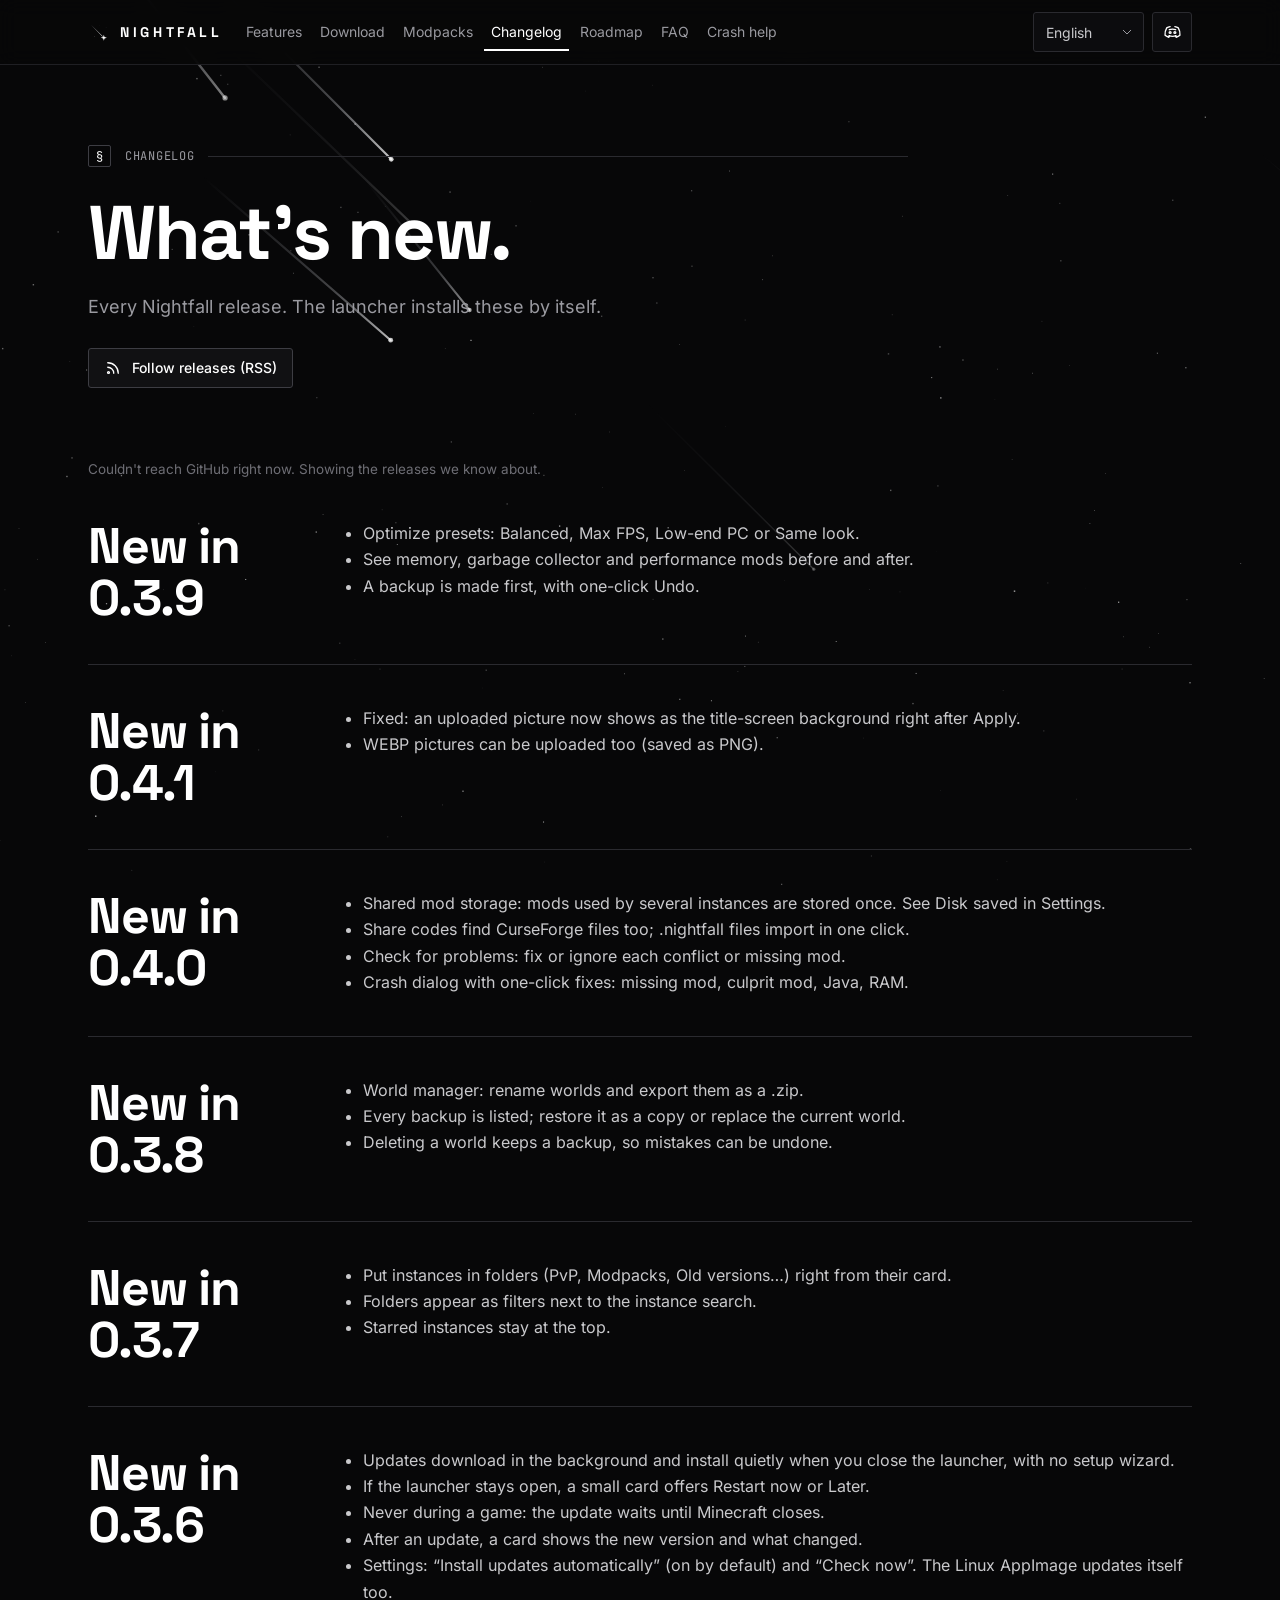
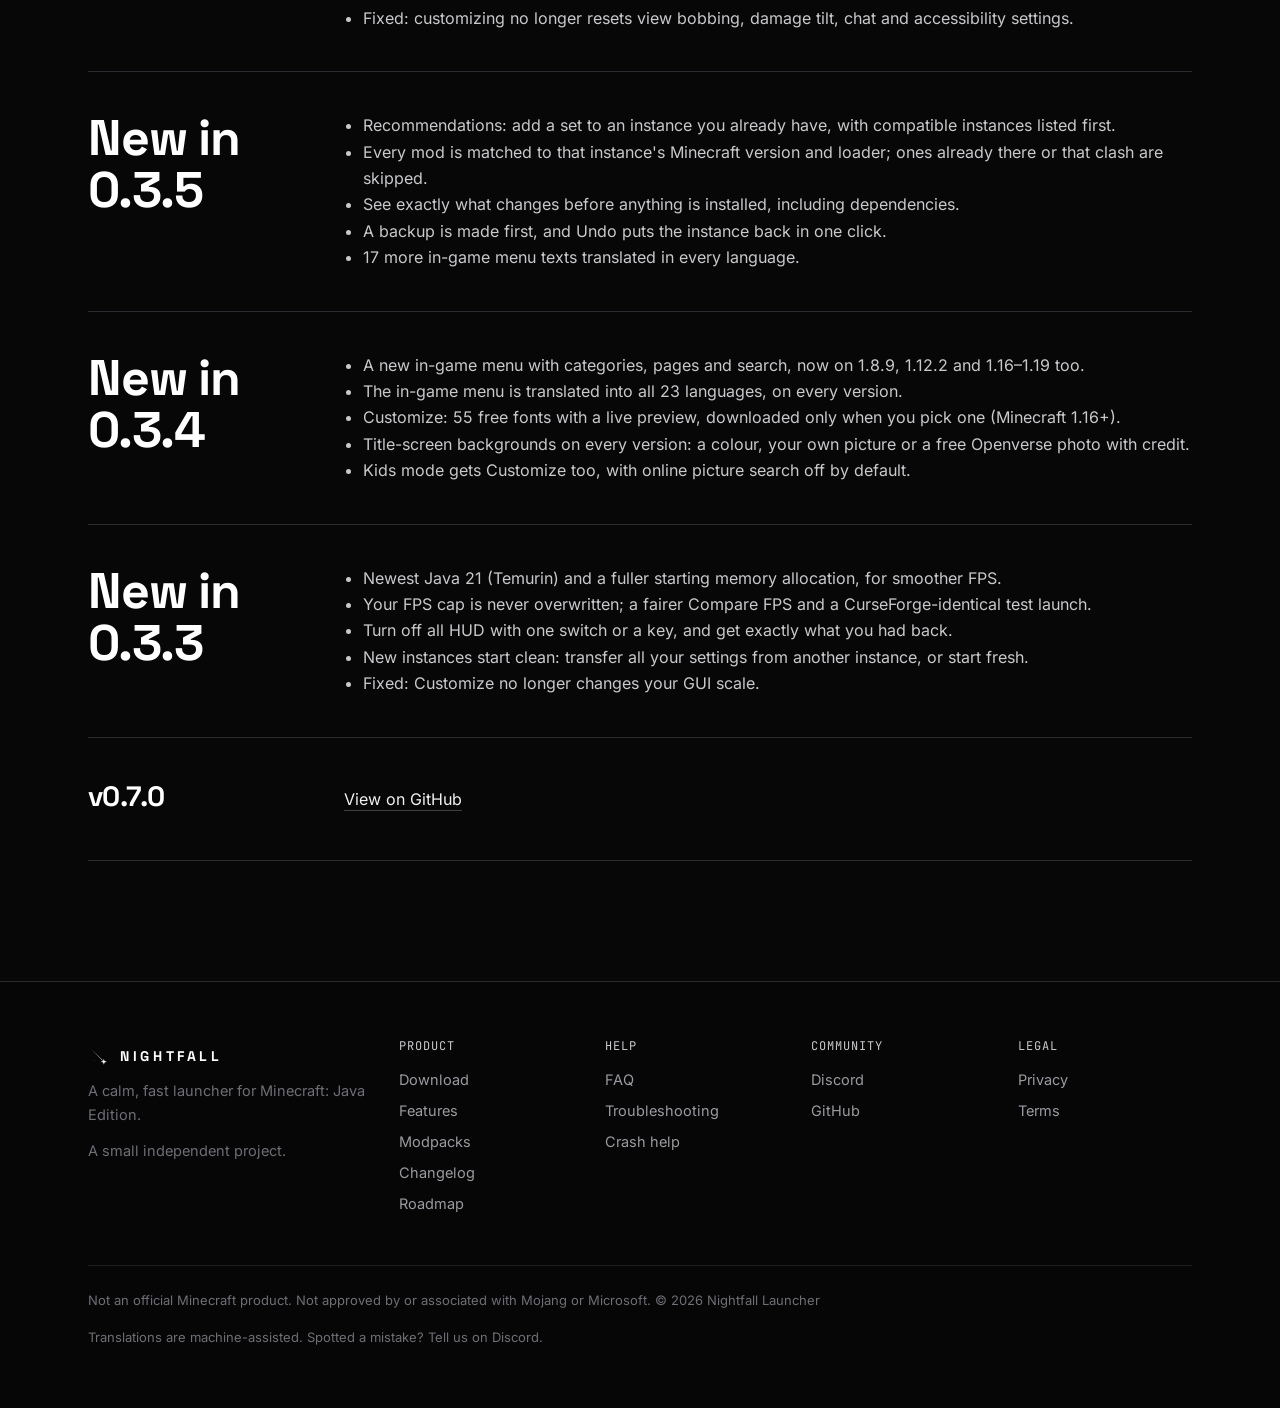
==== commit 4c711e7c: "site: sync from nightfall-launcher-app@86ce773" ====
--- a/changelog.html
+++ b/changelog.html
@@ -18,7 +18,7 @@
 <label class="lang"><span class="sr" data-i18n="nav.lang">Language</span><select id="lang" aria-label="Language"><option value="en">English</option><option value="ro">Română (Romanian)</option><option value="es">Español (Spanish)</option><option value="pt-BR">Português (Portuguese, Brazil)</option><option value="de">Deutsch (German)</option><option value="fr">Français (French)</option><option value="it">Italiano (Italian)</option><option value="pl">Polski (Polish)</option><option value="ru">Русский (Russian)</option><option value="tr">Türkçe (Turkish)</option></select></label>
 <a class="iconbtn" href="https://discord.gg/PGanscBPUt" rel="noopener" aria-label="Discord" title="Discord"><svg viewBox="0 0 24 24" fill="none" stroke="currentColor" stroke-width="1.7" stroke-linecap="round" stroke-linejoin="round" aria-hidden="true"><path d="M8 8.5c2.6-.9 5.4-.9 8 0M7.5 16c2.9 1.2 6.1 1.2 9 0M9 4.5c-1.6.3-3 .8-4.3 1.6C2.8 9.3 2.3 12.4 2.6 15.5c1.5 1.2 3.1 2 4.8 2.5l1-1.8M15 4.5c1.6.3 3 .8 4.3 1.6 1.9 3.2 2.4 6.3 2.1 9.4-1.5 1.2-3.1 2-4.8 2.5l-1-1.8"/><circle cx="9" cy="12" r="1.2"/><circle cx="15" cy="12" r="1.2"/></svg></a>
 <button class="iconbtn menu-btn" id="menu" aria-label="Menu" aria-expanded="false" aria-controls="links"><svg viewBox="0 0 24 24" fill="none" stroke="currentColor" stroke-width="1.7" stroke-linecap="round" stroke-linejoin="round" aria-hidden="true"><path d="M4 7h16M4 12h16M4 17h16"/></svg></button>
-</div></div></nav><main id="main"><div class="w"><div class="page-hero"><div class="sh rv"><span class="no">§</span><span class="mono" data-i18n="log.kicker">Changelog</span><i></i></div><h1 class="rv" data-i18n="log.title">What's new.</h1><p data-i18n="log.sub" class="rv">Every Nightfall release. The launcher installs these by itself.</p><div class=cta-row><a class="btn sm" href="https://github.com/CrackedRolly/nightfall-launcher/releases.atom" rel="noopener"><svg viewBox="0 0 24 24" fill="none" stroke="currentColor" stroke-width="1.7" stroke-linecap="round" stroke-linejoin="round" aria-hidden="true"><path d="M5 11a8 8 0 0 1 8 8M5 5a14 14 0 0 1 14 14"/><circle cx="6" cy="18" r="1.3"/></svg><span data-i18n="v3.log.rss">Follow releases (RSS)</span></a></div></div><nav class="jump" id="jump" aria-label="Versions"></nav><p class="note" id="log-status" aria-live="polite" data-i18n="log.loading">Loading releases…</p><section class="rel hl033"><h2 data-i18n="v3.nv0.3.9">New in 0.3.9</h2><ul><li data-i18n="v3.nv0.3.9.1">Optimize presets: Balanced, Max FPS, Low-end PC or Same look.</li><li data-i18n="v3.nv0.3.9.2">See memory, garbage collector and performance mods before and after.</li><li data-i18n="v3.nv0.3.9.3">A backup is made first, with one-click Undo.</li></ul></section><section class="rel hl033"><h2 data-i18n="v3.nv0.4.1">New in 0.4.1</h2><ul><li data-i18n="v3.nv0.4.1.1">Fixed: an uploaded picture now shows as the title-screen background right after Apply.</li><li data-i18n="v3.nv0.4.1.2">WEBP pictures can be uploaded too (saved as PNG).</li></ul></section><section class="rel hl033"><h2 data-i18n="v3.nv0.4.0">New in 0.4.0</h2><ul><li data-i18n="v3.nv0.4.0.1">Shared mod storage: mods used by several instances are stored once. See Disk saved in Settings.</li><li data-i18n="v3.nv0.4.0.2">Share codes find CurseForge files too; .nightfall files import in one click.</li><li data-i18n="v3.nv0.4.0.3">Check for problems: fix or ignore each conflict or missing mod.</li><li data-i18n="v3.nv0.4.0.4">Crash dialog with one-click fixes: missing mod, culprit mod, Java, RAM.</li></ul></section><section class="rel hl033"><h2 data-i18n="v3.n038">New in 0.3.8</h2><ul><li data-i18n="v3.n038.1">World manager: rename worlds and export them as a .zip.</li><li data-i18n="v3.n038.2">Every backup is listed; restore it as a copy or replace the current world.</li><li data-i18n="v3.n038.3">Deleting a world keeps a backup, so mistakes can be undone.</li></ul></section><section class="rel hl033"><h2 data-i18n="v3.n037">New in 0.3.7</h2><ul><li data-i18n="v3.n037.1">Put instances in folders (PvP, Modpacks, Old versions…) right from their card.</li><li data-i18n="v3.n037.2">Folders appear as filters next to the instance search.</li><li data-i18n="v3.n037.3">Starred instances stay at the top.</li></ul></section><section class="rel hl033"><h2 data-i18n="v3.n036">New in 0.3.6</h2><ul><li data-i18n="v3.n036.1">Updates download in the background and install quietly when you close the launcher, with no setup wizard.</li><li data-i18n="v3.n036.2">If the launcher stays open, a small card offers Restart now or Later.</li><li data-i18n="v3.n036.3">Never during a game: the update waits until Minecraft closes.</li><li data-i18n="v3.n036.4">After an update, a card shows the new version and what changed.</li><li data-i18n="v3.n036.5">Settings: “Install updates automatically” (on by default) and “Check now”. The Linux AppImage updates itself too.</li><li data-i18n="v3.n036.6">Fixed: customizing no longer resets view bobbing, damage tilt, chat and accessibility settings.</li></ul></section><section class="rel hl033"><h2 data-i18n="v3.n035">New in 0.3.5</h2><ul><li data-i18n="v3.n035.1">Recommendations: add a set to an instance you already have, with compatible instances listed first.</li><li data-i18n="v3.n035.2">Every mod is matched to that instance's Minecraft version and loader; ones already there or that clash are skipped.</li><li data-i18n="v3.n035.3">See exactly what changes before anything is installed, including dependencies.</li><li data-i18n="v3.n035.4">A backup is made first, and Undo puts the instance back in one click.</li><li data-i18n="v3.n035.5">17 more in-game menu texts translated in every language.</li></ul></section><section class="rel hl033"><h2 data-i18n="v3.n034">New in 0.3.4</h2><ul><li data-i18n="v3.n034.1">A new in-game menu with categories, pages and search, now on 1.8.9, 1.12.2 and 1.16–1.19 too.</li><li data-i18n="v3.n034.2">The in-game menu is translated into all 23 languages, on every version.</li><li data-i18n="v3.n034.3">Customize: 55 free fonts with a live preview, downloaded only when you pick one (Minecraft 1.16+).</li><li data-i18n="v3.n034.4">Title-screen backgrounds on every version: a colour, your own picture or a free Openverse photo with credit.</li><li data-i18n="v3.n034.5">Kids mode gets Customize too, with online picture search off by default.</li></ul></section><section class="rel hl033"><h2 data-i18n="v3.n033">New in 0.3.3</h2><ul><li data-i18n="v3.n033.1">Newest Java 21 (Temurin) and a fuller starting memory allocation, for smoother FPS.</li><li data-i18n="v3.n033.2">Your FPS cap is never overwritten; a fairer Compare FPS and a CurseForge-identical test launch.</li><li data-i18n="v3.n033.3">Turn off all HUD with one switch or a key, and get exactly what you had back.</li><li data-i18n="v3.n033.4">New instances start clean: transfer all your settings from another instance, or start fresh.</li><li data-i18n="v3.n033.5">Fixed: Customize no longer changes your GUI scale.</li></ul></section><div id="releases"><article class="rel"><div class="when"><div class="v">v0.6.3</div></div><div class="notes"><p><a class="lnk" href="https://github.com/CrackedRolly/nightfall-launcher/releases" rel="noopener" data-i18n="log.github">View on GitHub</a></p></div></article></div></div></main><footer><div class="w">
+</div></div></nav><main id="main"><div class="w"><div class="page-hero"><div class="sh rv"><span class="no">§</span><span class="mono" data-i18n="log.kicker">Changelog</span><i></i></div><h1 class="rv" data-i18n="log.title">What's new.</h1><p data-i18n="log.sub" class="rv">Every Nightfall release. The launcher installs these by itself.</p><div class=cta-row><a class="btn sm" href="https://github.com/CrackedRolly/nightfall-launcher/releases.atom" rel="noopener"><svg viewBox="0 0 24 24" fill="none" stroke="currentColor" stroke-width="1.7" stroke-linecap="round" stroke-linejoin="round" aria-hidden="true"><path d="M5 11a8 8 0 0 1 8 8M5 5a14 14 0 0 1 14 14"/><circle cx="6" cy="18" r="1.3"/></svg><span data-i18n="v3.log.rss">Follow releases (RSS)</span></a></div></div><nav class="jump" id="jump" aria-label="Versions"></nav><p class="note" id="log-status" aria-live="polite" data-i18n="log.loading">Loading releases…</p><section class="rel hl033"><h2 data-i18n="v3.nv0.3.9">New in 0.3.9</h2><ul><li data-i18n="v3.nv0.3.9.1">Optimize presets: Balanced, Max FPS, Low-end PC or Same look.</li><li data-i18n="v3.nv0.3.9.2">See memory, garbage collector and performance mods before and after.</li><li data-i18n="v3.nv0.3.9.3">A backup is made first, with one-click Undo.</li></ul></section><section class="rel hl033"><h2 data-i18n="v3.nv0.4.1">New in 0.4.1</h2><ul><li data-i18n="v3.nv0.4.1.1">Fixed: an uploaded picture now shows as the title-screen background right after Apply.</li><li data-i18n="v3.nv0.4.1.2">WEBP pictures can be uploaded too (saved as PNG).</li></ul></section><section class="rel hl033"><h2 data-i18n="v3.nv0.4.0">New in 0.4.0</h2><ul><li data-i18n="v3.nv0.4.0.1">Shared mod storage: mods used by several instances are stored once. See Disk saved in Settings.</li><li data-i18n="v3.nv0.4.0.2">Share codes find CurseForge files too; .nightfall files import in one click.</li><li data-i18n="v3.nv0.4.0.3">Check for problems: fix or ignore each conflict or missing mod.</li><li data-i18n="v3.nv0.4.0.4">Crash dialog with one-click fixes: missing mod, culprit mod, Java, RAM.</li></ul></section><section class="rel hl033"><h2 data-i18n="v3.n038">New in 0.3.8</h2><ul><li data-i18n="v3.n038.1">World manager: rename worlds and export them as a .zip.</li><li data-i18n="v3.n038.2">Every backup is listed; restore it as a copy or replace the current world.</li><li data-i18n="v3.n038.3">Deleting a world keeps a backup, so mistakes can be undone.</li></ul></section><section class="rel hl033"><h2 data-i18n="v3.n037">New in 0.3.7</h2><ul><li data-i18n="v3.n037.1">Put instances in folders (PvP, Modpacks, Old versions…) right from their card.</li><li data-i18n="v3.n037.2">Folders appear as filters next to the instance search.</li><li data-i18n="v3.n037.3">Starred instances stay at the top.</li></ul></section><section class="rel hl033"><h2 data-i18n="v3.n036">New in 0.3.6</h2><ul><li data-i18n="v3.n036.1">Updates download in the background and install quietly when you close the launcher, with no setup wizard.</li><li data-i18n="v3.n036.2">If the launcher stays open, a small card offers Restart now or Later.</li><li data-i18n="v3.n036.3">Never during a game: the update waits until Minecraft closes.</li><li data-i18n="v3.n036.4">After an update, a card shows the new version and what changed.</li><li data-i18n="v3.n036.5">Settings: “Install updates automatically” (on by default) and “Check now”. The Linux AppImage updates itself too.</li><li data-i18n="v3.n036.6">Fixed: customizing no longer resets view bobbing, damage tilt, chat and accessibility settings.</li></ul></section><section class="rel hl033"><h2 data-i18n="v3.n035">New in 0.3.5</h2><ul><li data-i18n="v3.n035.1">Recommendations: add a set to an instance you already have, with compatible instances listed first.</li><li data-i18n="v3.n035.2">Every mod is matched to that instance's Minecraft version and loader; ones already there or that clash are skipped.</li><li data-i18n="v3.n035.3">See exactly what changes before anything is installed, including dependencies.</li><li data-i18n="v3.n035.4">A backup is made first, and Undo puts the instance back in one click.</li><li data-i18n="v3.n035.5">17 more in-game menu texts translated in every language.</li></ul></section><section class="rel hl033"><h2 data-i18n="v3.n034">New in 0.3.4</h2><ul><li data-i18n="v3.n034.1">A new in-game menu with categories, pages and search, now on 1.8.9, 1.12.2 and 1.16–1.19 too.</li><li data-i18n="v3.n034.2">The in-game menu is translated into all 23 languages, on every version.</li><li data-i18n="v3.n034.3">Customize: 55 free fonts with a live preview, downloaded only when you pick one (Minecraft 1.16+).</li><li data-i18n="v3.n034.4">Title-screen backgrounds on every version: a colour, your own picture or a free Openverse photo with credit.</li><li data-i18n="v3.n034.5">Kids mode gets Customize too, with online picture search off by default.</li></ul></section><section class="rel hl033"><h2 data-i18n="v3.n033">New in 0.3.3</h2><ul><li data-i18n="v3.n033.1">Newest Java 21 (Temurin) and a fuller starting memory allocation, for smoother FPS.</li><li data-i18n="v3.n033.2">Your FPS cap is never overwritten; a fairer Compare FPS and a CurseForge-identical test launch.</li><li data-i18n="v3.n033.3">Turn off all HUD with one switch or a key, and get exactly what you had back.</li><li data-i18n="v3.n033.4">New instances start clean: transfer all your settings from another instance, or start fresh.</li><li data-i18n="v3.n033.5">Fixed: Customize no longer changes your GUI scale.</li></ul></section><div id="releases"><article class="rel"><div class="when"><div class="v">v0.7.0</div></div><div class="notes"><p><a class="lnk" href="https://github.com/CrackedRolly/nightfall-launcher/releases" rel="noopener" data-i18n="log.github">View on GitHub</a></p></div></article></div></div></main><footer><div class="w">
 <div><a class="brand" href="./"><img src="assets/star.svg" alt="" width="22" height="22"><span>NIGHTFALL</span></a><p data-i18n="foot.tagline">A calm, fast launcher for Minecraft: Java Edition.</p><p data-i18n="v3.foot.made">A small independent project.</p></div>
 <div><h4 data-i18n="foot.product">Product</h4><a href="download.html" data-i18n="nav.download">Download</a><a href="features.html" data-i18n="nav.features">Features</a><a href="modpacks.html" data-i18n="nav.modpacks">Modpacks</a><a href="changelog.html" data-i18n="nav.changelog">Changelog</a><a href="roadmap.html" data-i18n="nav.roadmap">Roadmap</a></div>
 <div><h4 data-i18n="v3.foot.help">Help</h4><a href="faq.html" data-i18n="nav.faq">FAQ</a><a href="faq.html#troubleshooting" data-i18n="v3.ts.title">Troubleshooting</a><a href="crash-help.html" data-i18n="nav.crash">Crash help</a></div>
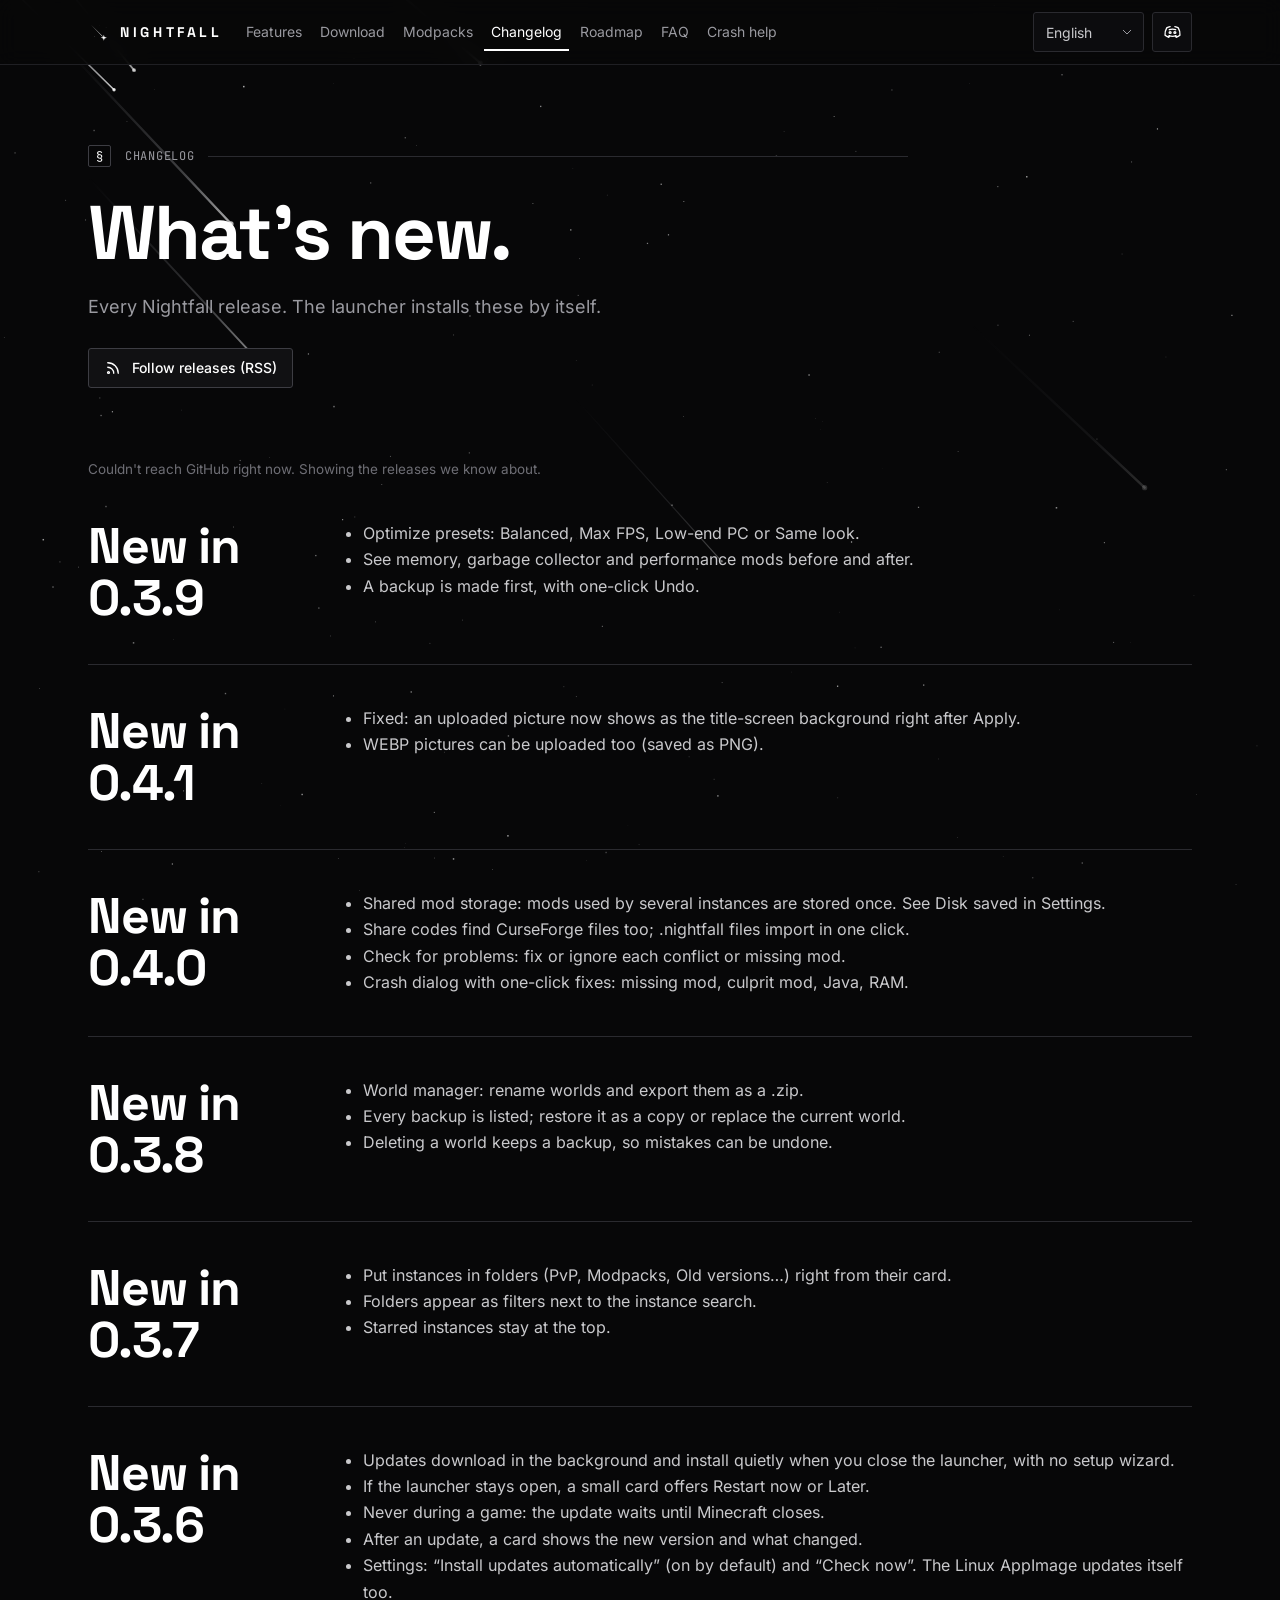
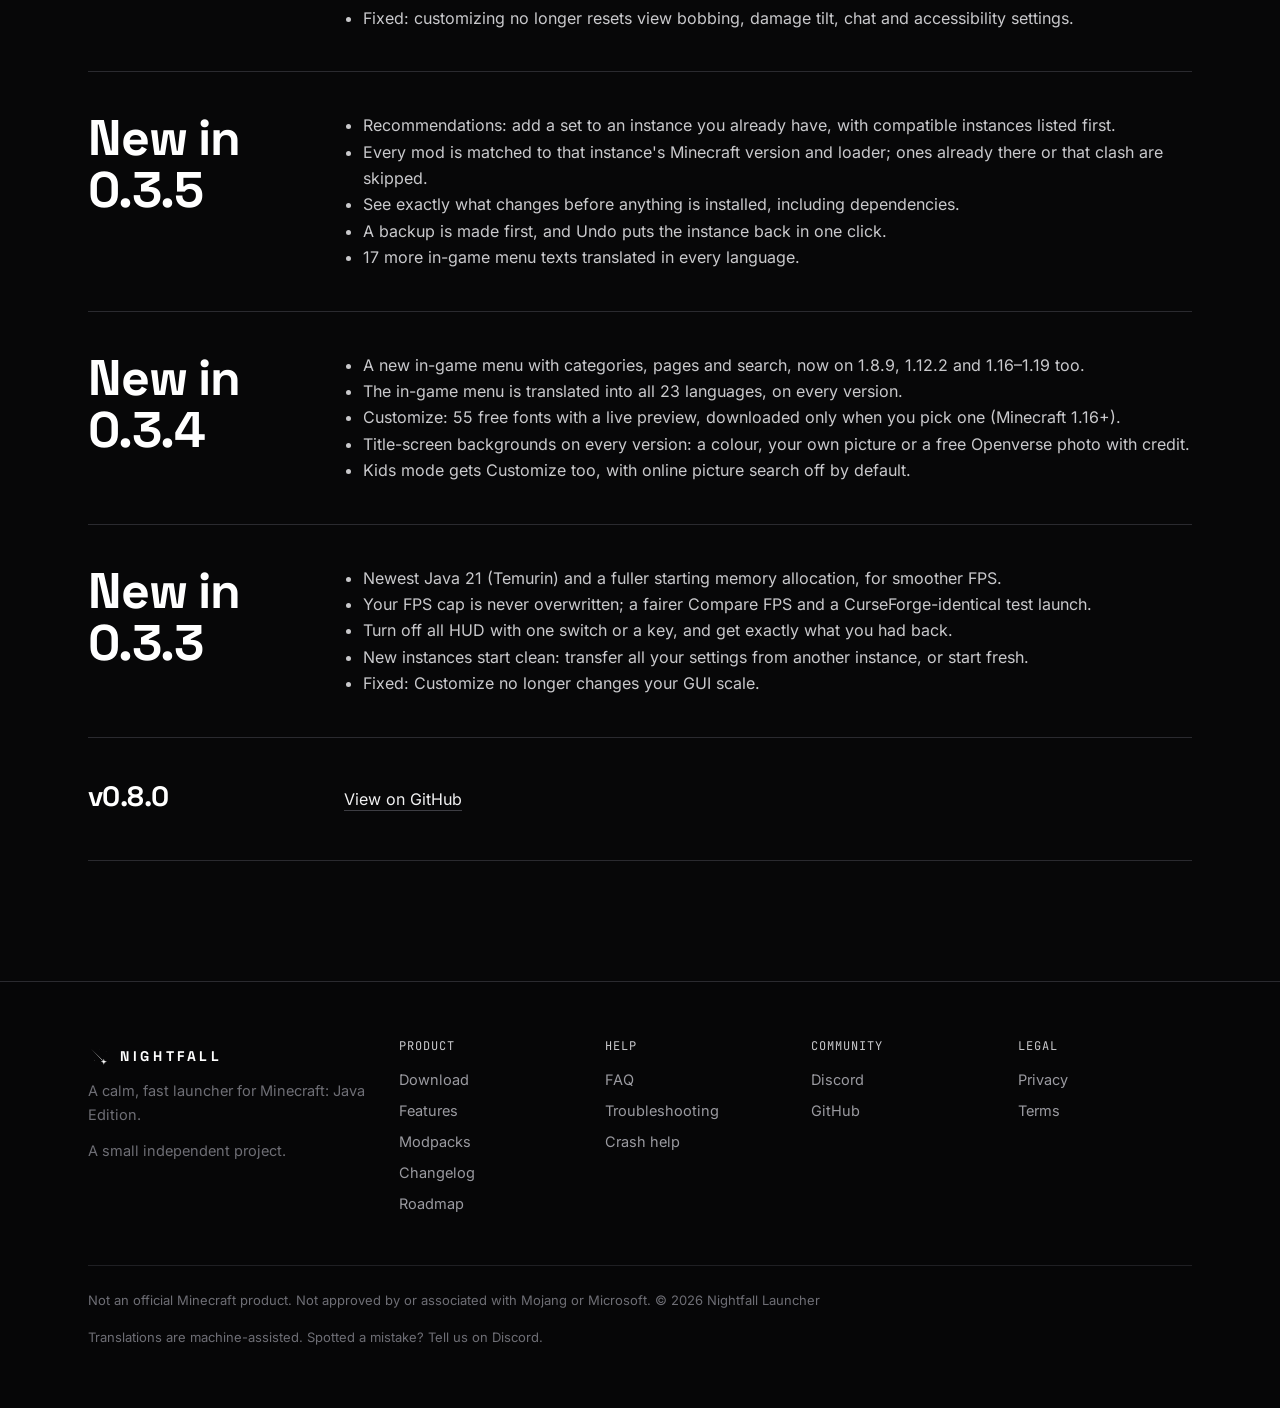
==== commit b87cbcc1: "site: sync from nightfall-launcher-app@f172d2c" ====
--- a/changelog.html
+++ b/changelog.html
@@ -18,7 +18,7 @@
 <label class="lang"><span class="sr" data-i18n="nav.lang">Language</span><select id="lang" aria-label="Language"><option value="en">English</option><option value="ro">Română (Romanian)</option><option value="es">Español (Spanish)</option><option value="pt-BR">Português (Portuguese, Brazil)</option><option value="de">Deutsch (German)</option><option value="fr">Français (French)</option><option value="it">Italiano (Italian)</option><option value="pl">Polski (Polish)</option><option value="ru">Русский (Russian)</option><option value="tr">Türkçe (Turkish)</option></select></label>
 <a class="iconbtn" href="https://discord.gg/PGanscBPUt" rel="noopener" aria-label="Discord" title="Discord"><svg viewBox="0 0 24 24" fill="none" stroke="currentColor" stroke-width="1.7" stroke-linecap="round" stroke-linejoin="round" aria-hidden="true"><path d="M8 8.5c2.6-.9 5.4-.9 8 0M7.5 16c2.9 1.2 6.1 1.2 9 0M9 4.5c-1.6.3-3 .8-4.3 1.6C2.8 9.3 2.3 12.4 2.6 15.5c1.5 1.2 3.1 2 4.8 2.5l1-1.8M15 4.5c1.6.3 3 .8 4.3 1.6 1.9 3.2 2.4 6.3 2.1 9.4-1.5 1.2-3.1 2-4.8 2.5l-1-1.8"/><circle cx="9" cy="12" r="1.2"/><circle cx="15" cy="12" r="1.2"/></svg></a>
 <button class="iconbtn menu-btn" id="menu" aria-label="Menu" aria-expanded="false" aria-controls="links"><svg viewBox="0 0 24 24" fill="none" stroke="currentColor" stroke-width="1.7" stroke-linecap="round" stroke-linejoin="round" aria-hidden="true"><path d="M4 7h16M4 12h16M4 17h16"/></svg></button>
-</div></div></nav><main id="main"><div class="w"><div class="page-hero"><div class="sh rv"><span class="no">§</span><span class="mono" data-i18n="log.kicker">Changelog</span><i></i></div><h1 class="rv" data-i18n="log.title">What's new.</h1><p data-i18n="log.sub" class="rv">Every Nightfall release. The launcher installs these by itself.</p><div class=cta-row><a class="btn sm" href="https://github.com/CrackedRolly/nightfall-launcher/releases.atom" rel="noopener"><svg viewBox="0 0 24 24" fill="none" stroke="currentColor" stroke-width="1.7" stroke-linecap="round" stroke-linejoin="round" aria-hidden="true"><path d="M5 11a8 8 0 0 1 8 8M5 5a14 14 0 0 1 14 14"/><circle cx="6" cy="18" r="1.3"/></svg><span data-i18n="v3.log.rss">Follow releases (RSS)</span></a></div></div><nav class="jump" id="jump" aria-label="Versions"></nav><p class="note" id="log-status" aria-live="polite" data-i18n="log.loading">Loading releases…</p><section class="rel hl033"><h2 data-i18n="v3.nv0.3.9">New in 0.3.9</h2><ul><li data-i18n="v3.nv0.3.9.1">Optimize presets: Balanced, Max FPS, Low-end PC or Same look.</li><li data-i18n="v3.nv0.3.9.2">See memory, garbage collector and performance mods before and after.</li><li data-i18n="v3.nv0.3.9.3">A backup is made first, with one-click Undo.</li></ul></section><section class="rel hl033"><h2 data-i18n="v3.nv0.4.1">New in 0.4.1</h2><ul><li data-i18n="v3.nv0.4.1.1">Fixed: an uploaded picture now shows as the title-screen background right after Apply.</li><li data-i18n="v3.nv0.4.1.2">WEBP pictures can be uploaded too (saved as PNG).</li></ul></section><section class="rel hl033"><h2 data-i18n="v3.nv0.4.0">New in 0.4.0</h2><ul><li data-i18n="v3.nv0.4.0.1">Shared mod storage: mods used by several instances are stored once. See Disk saved in Settings.</li><li data-i18n="v3.nv0.4.0.2">Share codes find CurseForge files too; .nightfall files import in one click.</li><li data-i18n="v3.nv0.4.0.3">Check for problems: fix or ignore each conflict or missing mod.</li><li data-i18n="v3.nv0.4.0.4">Crash dialog with one-click fixes: missing mod, culprit mod, Java, RAM.</li></ul></section><section class="rel hl033"><h2 data-i18n="v3.n038">New in 0.3.8</h2><ul><li data-i18n="v3.n038.1">World manager: rename worlds and export them as a .zip.</li><li data-i18n="v3.n038.2">Every backup is listed; restore it as a copy or replace the current world.</li><li data-i18n="v3.n038.3">Deleting a world keeps a backup, so mistakes can be undone.</li></ul></section><section class="rel hl033"><h2 data-i18n="v3.n037">New in 0.3.7</h2><ul><li data-i18n="v3.n037.1">Put instances in folders (PvP, Modpacks, Old versions…) right from their card.</li><li data-i18n="v3.n037.2">Folders appear as filters next to the instance search.</li><li data-i18n="v3.n037.3">Starred instances stay at the top.</li></ul></section><section class="rel hl033"><h2 data-i18n="v3.n036">New in 0.3.6</h2><ul><li data-i18n="v3.n036.1">Updates download in the background and install quietly when you close the launcher, with no setup wizard.</li><li data-i18n="v3.n036.2">If the launcher stays open, a small card offers Restart now or Later.</li><li data-i18n="v3.n036.3">Never during a game: the update waits until Minecraft closes.</li><li data-i18n="v3.n036.4">After an update, a card shows the new version and what changed.</li><li data-i18n="v3.n036.5">Settings: “Install updates automatically” (on by default) and “Check now”. The Linux AppImage updates itself too.</li><li data-i18n="v3.n036.6">Fixed: customizing no longer resets view bobbing, damage tilt, chat and accessibility settings.</li></ul></section><section class="rel hl033"><h2 data-i18n="v3.n035">New in 0.3.5</h2><ul><li data-i18n="v3.n035.1">Recommendations: add a set to an instance you already have, with compatible instances listed first.</li><li data-i18n="v3.n035.2">Every mod is matched to that instance's Minecraft version and loader; ones already there or that clash are skipped.</li><li data-i18n="v3.n035.3">See exactly what changes before anything is installed, including dependencies.</li><li data-i18n="v3.n035.4">A backup is made first, and Undo puts the instance back in one click.</li><li data-i18n="v3.n035.5">17 more in-game menu texts translated in every language.</li></ul></section><section class="rel hl033"><h2 data-i18n="v3.n034">New in 0.3.4</h2><ul><li data-i18n="v3.n034.1">A new in-game menu with categories, pages and search, now on 1.8.9, 1.12.2 and 1.16–1.19 too.</li><li data-i18n="v3.n034.2">The in-game menu is translated into all 23 languages, on every version.</li><li data-i18n="v3.n034.3">Customize: 55 free fonts with a live preview, downloaded only when you pick one (Minecraft 1.16+).</li><li data-i18n="v3.n034.4">Title-screen backgrounds on every version: a colour, your own picture or a free Openverse photo with credit.</li><li data-i18n="v3.n034.5">Kids mode gets Customize too, with online picture search off by default.</li></ul></section><section class="rel hl033"><h2 data-i18n="v3.n033">New in 0.3.3</h2><ul><li data-i18n="v3.n033.1">Newest Java 21 (Temurin) and a fuller starting memory allocation, for smoother FPS.</li><li data-i18n="v3.n033.2">Your FPS cap is never overwritten; a fairer Compare FPS and a CurseForge-identical test launch.</li><li data-i18n="v3.n033.3">Turn off all HUD with one switch or a key, and get exactly what you had back.</li><li data-i18n="v3.n033.4">New instances start clean: transfer all your settings from another instance, or start fresh.</li><li data-i18n="v3.n033.5">Fixed: Customize no longer changes your GUI scale.</li></ul></section><div id="releases"><article class="rel"><div class="when"><div class="v">v0.7.0</div></div><div class="notes"><p><a class="lnk" href="https://github.com/CrackedRolly/nightfall-launcher/releases" rel="noopener" data-i18n="log.github">View on GitHub</a></p></div></article></div></div></main><footer><div class="w">
+</div></div></nav><main id="main"><div class="w"><div class="page-hero"><div class="sh rv"><span class="no">§</span><span class="mono" data-i18n="log.kicker">Changelog</span><i></i></div><h1 class="rv" data-i18n="log.title">What's new.</h1><p data-i18n="log.sub" class="rv">Every Nightfall release. The launcher installs these by itself.</p><div class=cta-row><a class="btn sm" href="https://github.com/CrackedRolly/nightfall-launcher/releases.atom" rel="noopener"><svg viewBox="0 0 24 24" fill="none" stroke="currentColor" stroke-width="1.7" stroke-linecap="round" stroke-linejoin="round" aria-hidden="true"><path d="M5 11a8 8 0 0 1 8 8M5 5a14 14 0 0 1 14 14"/><circle cx="6" cy="18" r="1.3"/></svg><span data-i18n="v3.log.rss">Follow releases (RSS)</span></a></div></div><nav class="jump" id="jump" aria-label="Versions"></nav><p class="note" id="log-status" aria-live="polite" data-i18n="log.loading">Loading releases…</p><section class="rel hl033"><h2 data-i18n="v3.nv0.3.9">New in 0.3.9</h2><ul><li data-i18n="v3.nv0.3.9.1">Optimize presets: Balanced, Max FPS, Low-end PC or Same look.</li><li data-i18n="v3.nv0.3.9.2">See memory, garbage collector and performance mods before and after.</li><li data-i18n="v3.nv0.3.9.3">A backup is made first, with one-click Undo.</li></ul></section><section class="rel hl033"><h2 data-i18n="v3.nv0.4.1">New in 0.4.1</h2><ul><li data-i18n="v3.nv0.4.1.1">Fixed: an uploaded picture now shows as the title-screen background right after Apply.</li><li data-i18n="v3.nv0.4.1.2">WEBP pictures can be uploaded too (saved as PNG).</li></ul></section><section class="rel hl033"><h2 data-i18n="v3.nv0.4.0">New in 0.4.0</h2><ul><li data-i18n="v3.nv0.4.0.1">Shared mod storage: mods used by several instances are stored once. See Disk saved in Settings.</li><li data-i18n="v3.nv0.4.0.2">Share codes find CurseForge files too; .nightfall files import in one click.</li><li data-i18n="v3.nv0.4.0.3">Check for problems: fix or ignore each conflict or missing mod.</li><li data-i18n="v3.nv0.4.0.4">Crash dialog with one-click fixes: missing mod, culprit mod, Java, RAM.</li></ul></section><section class="rel hl033"><h2 data-i18n="v3.n038">New in 0.3.8</h2><ul><li data-i18n="v3.n038.1">World manager: rename worlds and export them as a .zip.</li><li data-i18n="v3.n038.2">Every backup is listed; restore it as a copy or replace the current world.</li><li data-i18n="v3.n038.3">Deleting a world keeps a backup, so mistakes can be undone.</li></ul></section><section class="rel hl033"><h2 data-i18n="v3.n037">New in 0.3.7</h2><ul><li data-i18n="v3.n037.1">Put instances in folders (PvP, Modpacks, Old versions…) right from their card.</li><li data-i18n="v3.n037.2">Folders appear as filters next to the instance search.</li><li data-i18n="v3.n037.3">Starred instances stay at the top.</li></ul></section><section class="rel hl033"><h2 data-i18n="v3.n036">New in 0.3.6</h2><ul><li data-i18n="v3.n036.1">Updates download in the background and install quietly when you close the launcher, with no setup wizard.</li><li data-i18n="v3.n036.2">If the launcher stays open, a small card offers Restart now or Later.</li><li data-i18n="v3.n036.3">Never during a game: the update waits until Minecraft closes.</li><li data-i18n="v3.n036.4">After an update, a card shows the new version and what changed.</li><li data-i18n="v3.n036.5">Settings: “Install updates automatically” (on by default) and “Check now”. The Linux AppImage updates itself too.</li><li data-i18n="v3.n036.6">Fixed: customizing no longer resets view bobbing, damage tilt, chat and accessibility settings.</li></ul></section><section class="rel hl033"><h2 data-i18n="v3.n035">New in 0.3.5</h2><ul><li data-i18n="v3.n035.1">Recommendations: add a set to an instance you already have, with compatible instances listed first.</li><li data-i18n="v3.n035.2">Every mod is matched to that instance's Minecraft version and loader; ones already there or that clash are skipped.</li><li data-i18n="v3.n035.3">See exactly what changes before anything is installed, including dependencies.</li><li data-i18n="v3.n035.4">A backup is made first, and Undo puts the instance back in one click.</li><li data-i18n="v3.n035.5">17 more in-game menu texts translated in every language.</li></ul></section><section class="rel hl033"><h2 data-i18n="v3.n034">New in 0.3.4</h2><ul><li data-i18n="v3.n034.1">A new in-game menu with categories, pages and search, now on 1.8.9, 1.12.2 and 1.16–1.19 too.</li><li data-i18n="v3.n034.2">The in-game menu is translated into all 23 languages, on every version.</li><li data-i18n="v3.n034.3">Customize: 55 free fonts with a live preview, downloaded only when you pick one (Minecraft 1.16+).</li><li data-i18n="v3.n034.4">Title-screen backgrounds on every version: a colour, your own picture or a free Openverse photo with credit.</li><li data-i18n="v3.n034.5">Kids mode gets Customize too, with online picture search off by default.</li></ul></section><section class="rel hl033"><h2 data-i18n="v3.n033">New in 0.3.3</h2><ul><li data-i18n="v3.n033.1">Newest Java 21 (Temurin) and a fuller starting memory allocation, for smoother FPS.</li><li data-i18n="v3.n033.2">Your FPS cap is never overwritten; a fairer Compare FPS and a CurseForge-identical test launch.</li><li data-i18n="v3.n033.3">Turn off all HUD with one switch or a key, and get exactly what you had back.</li><li data-i18n="v3.n033.4">New instances start clean: transfer all your settings from another instance, or start fresh.</li><li data-i18n="v3.n033.5">Fixed: Customize no longer changes your GUI scale.</li></ul></section><div id="releases"><article class="rel"><div class="when"><div class="v">v0.8.0</div></div><div class="notes"><p><a class="lnk" href="https://github.com/CrackedRolly/nightfall-launcher/releases" rel="noopener" data-i18n="log.github">View on GitHub</a></p></div></article></div></div></main><footer><div class="w">
 <div><a class="brand" href="./"><img src="assets/star.svg" alt="" width="22" height="22"><span>NIGHTFALL</span></a><p data-i18n="foot.tagline">A calm, fast launcher for Minecraft: Java Edition.</p><p data-i18n="v3.foot.made">A small independent project.</p></div>
 <div><h4 data-i18n="foot.product">Product</h4><a href="download.html" data-i18n="nav.download">Download</a><a href="features.html" data-i18n="nav.features">Features</a><a href="modpacks.html" data-i18n="nav.modpacks">Modpacks</a><a href="changelog.html" data-i18n="nav.changelog">Changelog</a><a href="roadmap.html" data-i18n="nav.roadmap">Roadmap</a></div>
 <div><h4 data-i18n="v3.foot.help">Help</h4><a href="faq.html" data-i18n="nav.faq">FAQ</a><a href="faq.html#troubleshooting" data-i18n="v3.ts.title">Troubleshooting</a><a href="crash-help.html" data-i18n="nav.crash">Crash help</a></div>
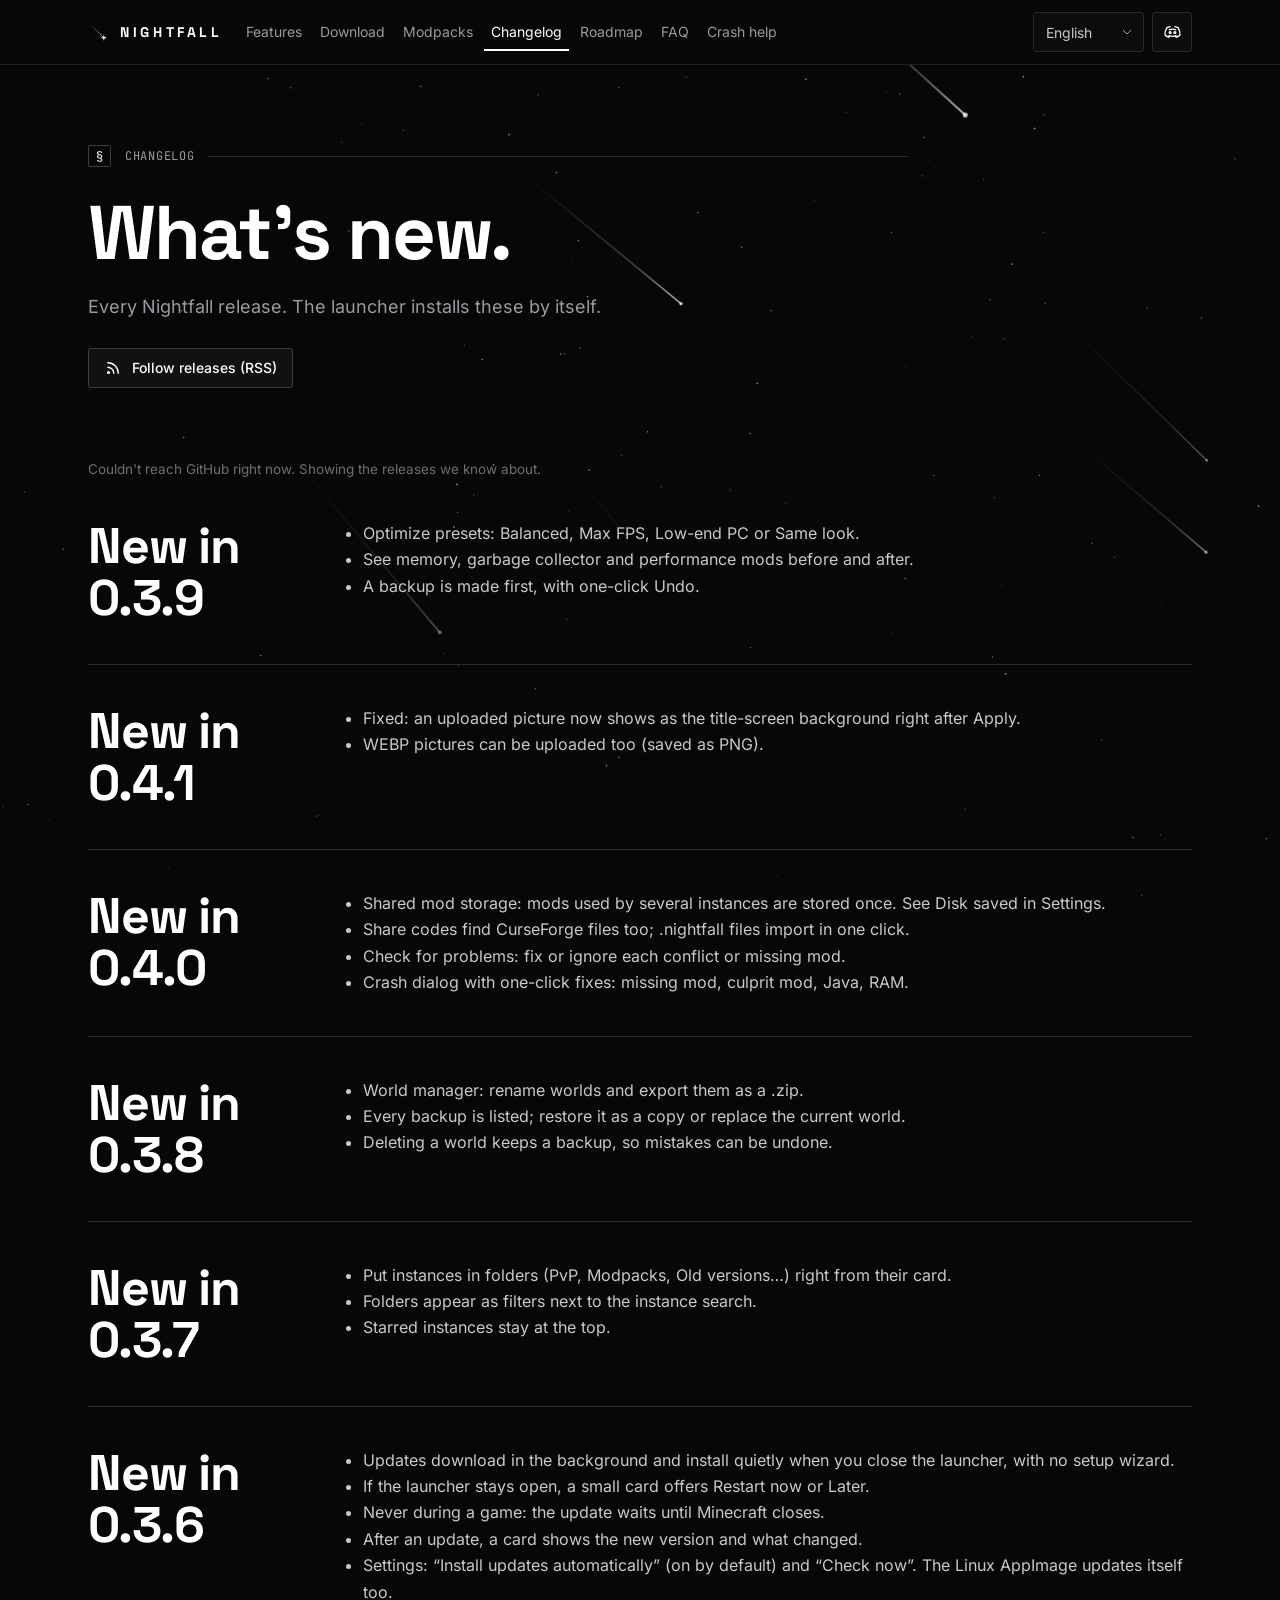
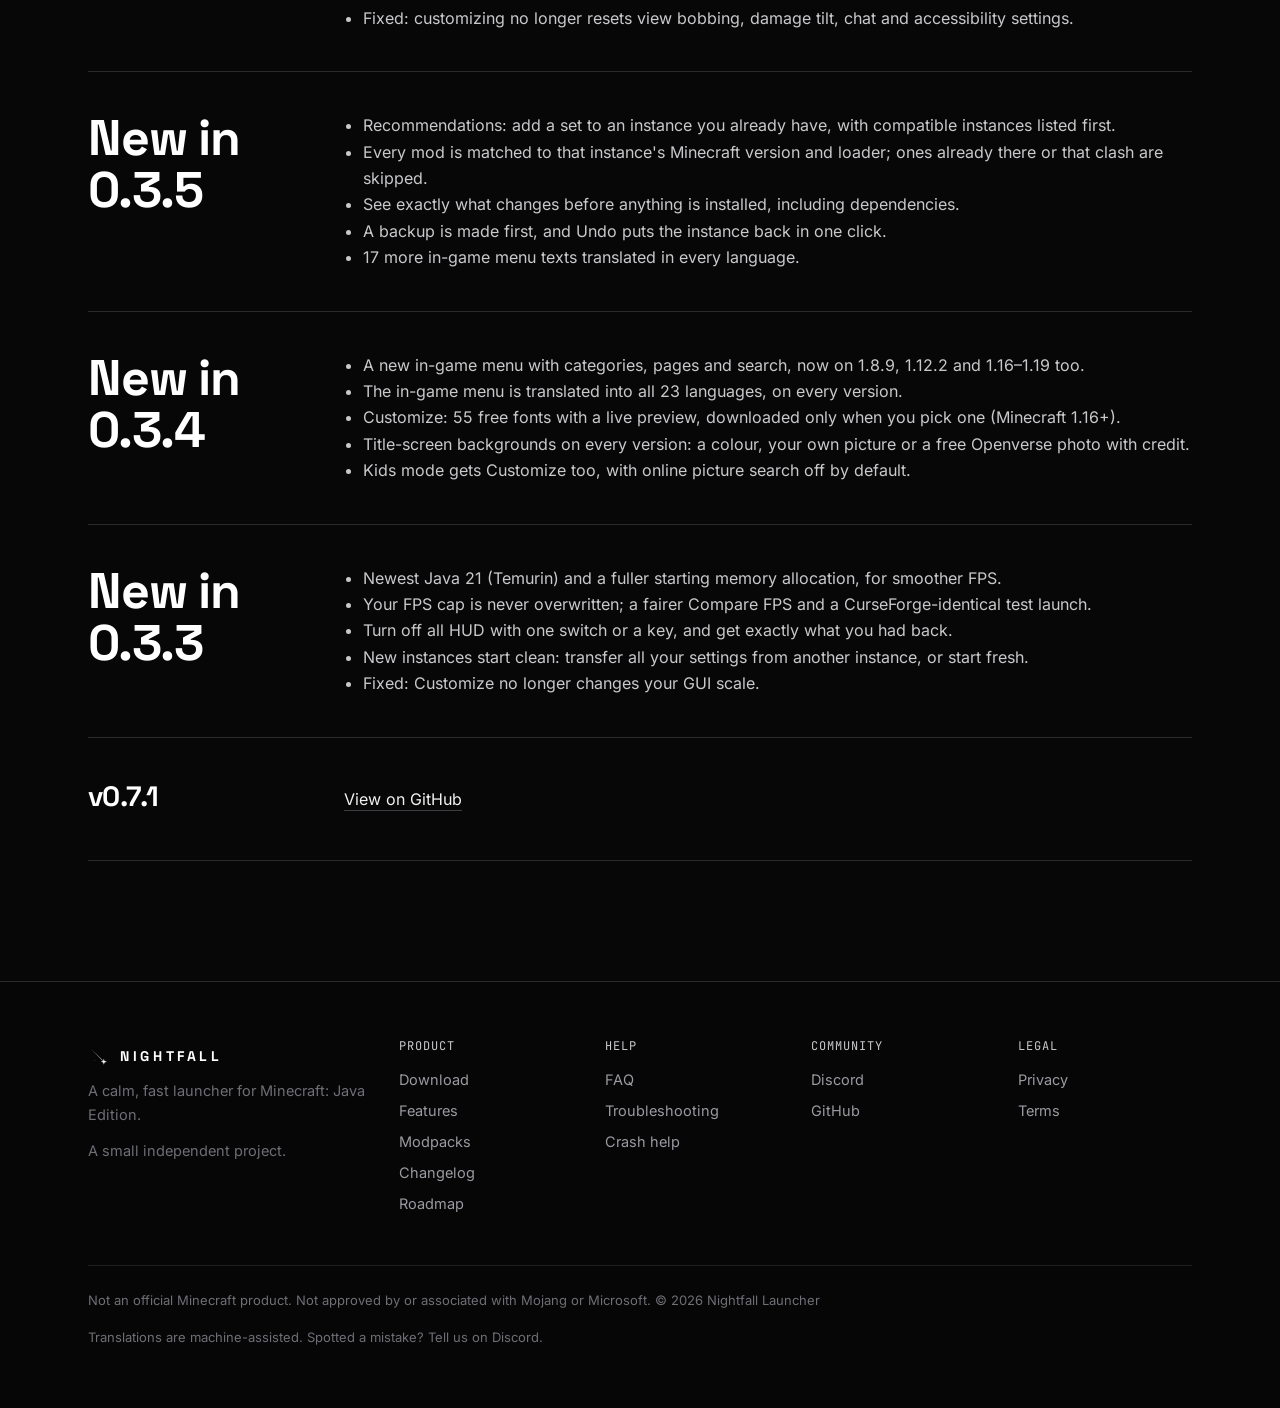
==== commit 7f41cf7c: "site: sync from nightfall-launcher-app@7a8108b" ====
--- a/changelog.html
+++ b/changelog.html
@@ -18,7 +18,7 @@
 <label class="lang"><span class="sr" data-i18n="nav.lang">Language</span><select id="lang" aria-label="Language"><option value="en">English</option><option value="ro">Română (Romanian)</option><option value="es">Español (Spanish)</option><option value="pt-BR">Português (Portuguese, Brazil)</option><option value="de">Deutsch (German)</option><option value="fr">Français (French)</option><option value="it">Italiano (Italian)</option><option value="pl">Polski (Polish)</option><option value="ru">Русский (Russian)</option><option value="tr">Türkçe (Turkish)</option></select></label>
 <a class="iconbtn" href="https://discord.gg/PGanscBPUt" rel="noopener" aria-label="Discord" title="Discord"><svg viewBox="0 0 24 24" fill="none" stroke="currentColor" stroke-width="1.7" stroke-linecap="round" stroke-linejoin="round" aria-hidden="true"><path d="M8 8.5c2.6-.9 5.4-.9 8 0M7.5 16c2.9 1.2 6.1 1.2 9 0M9 4.5c-1.6.3-3 .8-4.3 1.6C2.8 9.3 2.3 12.4 2.6 15.5c1.5 1.2 3.1 2 4.8 2.5l1-1.8M15 4.5c1.6.3 3 .8 4.3 1.6 1.9 3.2 2.4 6.3 2.1 9.4-1.5 1.2-3.1 2-4.8 2.5l-1-1.8"/><circle cx="9" cy="12" r="1.2"/><circle cx="15" cy="12" r="1.2"/></svg></a>
 <button class="iconbtn menu-btn" id="menu" aria-label="Menu" aria-expanded="false" aria-controls="links"><svg viewBox="0 0 24 24" fill="none" stroke="currentColor" stroke-width="1.7" stroke-linecap="round" stroke-linejoin="round" aria-hidden="true"><path d="M4 7h16M4 12h16M4 17h16"/></svg></button>
-</div></div></nav><main id="main"><div class="w"><div class="page-hero"><div class="sh rv"><span class="no">§</span><span class="mono" data-i18n="log.kicker">Changelog</span><i></i></div><h1 class="rv" data-i18n="log.title">What's new.</h1><p data-i18n="log.sub" class="rv">Every Nightfall release. The launcher installs these by itself.</p><div class=cta-row><a class="btn sm" href="https://github.com/CrackedRolly/nightfall-launcher/releases.atom" rel="noopener"><svg viewBox="0 0 24 24" fill="none" stroke="currentColor" stroke-width="1.7" stroke-linecap="round" stroke-linejoin="round" aria-hidden="true"><path d="M5 11a8 8 0 0 1 8 8M5 5a14 14 0 0 1 14 14"/><circle cx="6" cy="18" r="1.3"/></svg><span data-i18n="v3.log.rss">Follow releases (RSS)</span></a></div></div><nav class="jump" id="jump" aria-label="Versions"></nav><p class="note" id="log-status" aria-live="polite" data-i18n="log.loading">Loading releases…</p><section class="rel hl033"><h2 data-i18n="v3.nv0.3.9">New in 0.3.9</h2><ul><li data-i18n="v3.nv0.3.9.1">Optimize presets: Balanced, Max FPS, Low-end PC or Same look.</li><li data-i18n="v3.nv0.3.9.2">See memory, garbage collector and performance mods before and after.</li><li data-i18n="v3.nv0.3.9.3">A backup is made first, with one-click Undo.</li></ul></section><section class="rel hl033"><h2 data-i18n="v3.nv0.4.1">New in 0.4.1</h2><ul><li data-i18n="v3.nv0.4.1.1">Fixed: an uploaded picture now shows as the title-screen background right after Apply.</li><li data-i18n="v3.nv0.4.1.2">WEBP pictures can be uploaded too (saved as PNG).</li></ul></section><section class="rel hl033"><h2 data-i18n="v3.nv0.4.0">New in 0.4.0</h2><ul><li data-i18n="v3.nv0.4.0.1">Shared mod storage: mods used by several instances are stored once. See Disk saved in Settings.</li><li data-i18n="v3.nv0.4.0.2">Share codes find CurseForge files too; .nightfall files import in one click.</li><li data-i18n="v3.nv0.4.0.3">Check for problems: fix or ignore each conflict or missing mod.</li><li data-i18n="v3.nv0.4.0.4">Crash dialog with one-click fixes: missing mod, culprit mod, Java, RAM.</li></ul></section><section class="rel hl033"><h2 data-i18n="v3.n038">New in 0.3.8</h2><ul><li data-i18n="v3.n038.1">World manager: rename worlds and export them as a .zip.</li><li data-i18n="v3.n038.2">Every backup is listed; restore it as a copy or replace the current world.</li><li data-i18n="v3.n038.3">Deleting a world keeps a backup, so mistakes can be undone.</li></ul></section><section class="rel hl033"><h2 data-i18n="v3.n037">New in 0.3.7</h2><ul><li data-i18n="v3.n037.1">Put instances in folders (PvP, Modpacks, Old versions…) right from their card.</li><li data-i18n="v3.n037.2">Folders appear as filters next to the instance search.</li><li data-i18n="v3.n037.3">Starred instances stay at the top.</li></ul></section><section class="rel hl033"><h2 data-i18n="v3.n036">New in 0.3.6</h2><ul><li data-i18n="v3.n036.1">Updates download in the background and install quietly when you close the launcher, with no setup wizard.</li><li data-i18n="v3.n036.2">If the launcher stays open, a small card offers Restart now or Later.</li><li data-i18n="v3.n036.3">Never during a game: the update waits until Minecraft closes.</li><li data-i18n="v3.n036.4">After an update, a card shows the new version and what changed.</li><li data-i18n="v3.n036.5">Settings: “Install updates automatically” (on by default) and “Check now”. The Linux AppImage updates itself too.</li><li data-i18n="v3.n036.6">Fixed: customizing no longer resets view bobbing, damage tilt, chat and accessibility settings.</li></ul></section><section class="rel hl033"><h2 data-i18n="v3.n035">New in 0.3.5</h2><ul><li data-i18n="v3.n035.1">Recommendations: add a set to an instance you already have, with compatible instances listed first.</li><li data-i18n="v3.n035.2">Every mod is matched to that instance's Minecraft version and loader; ones already there or that clash are skipped.</li><li data-i18n="v3.n035.3">See exactly what changes before anything is installed, including dependencies.</li><li data-i18n="v3.n035.4">A backup is made first, and Undo puts the instance back in one click.</li><li data-i18n="v3.n035.5">17 more in-game menu texts translated in every language.</li></ul></section><section class="rel hl033"><h2 data-i18n="v3.n034">New in 0.3.4</h2><ul><li data-i18n="v3.n034.1">A new in-game menu with categories, pages and search, now on 1.8.9, 1.12.2 and 1.16–1.19 too.</li><li data-i18n="v3.n034.2">The in-game menu is translated into all 23 languages, on every version.</li><li data-i18n="v3.n034.3">Customize: 55 free fonts with a live preview, downloaded only when you pick one (Minecraft 1.16+).</li><li data-i18n="v3.n034.4">Title-screen backgrounds on every version: a colour, your own picture or a free Openverse photo with credit.</li><li data-i18n="v3.n034.5">Kids mode gets Customize too, with online picture search off by default.</li></ul></section><section class="rel hl033"><h2 data-i18n="v3.n033">New in 0.3.3</h2><ul><li data-i18n="v3.n033.1">Newest Java 21 (Temurin) and a fuller starting memory allocation, for smoother FPS.</li><li data-i18n="v3.n033.2">Your FPS cap is never overwritten; a fairer Compare FPS and a CurseForge-identical test launch.</li><li data-i18n="v3.n033.3">Turn off all HUD with one switch or a key, and get exactly what you had back.</li><li data-i18n="v3.n033.4">New instances start clean: transfer all your settings from another instance, or start fresh.</li><li data-i18n="v3.n033.5">Fixed: Customize no longer changes your GUI scale.</li></ul></section><div id="releases"><article class="rel"><div class="when"><div class="v">v0.8.0</div></div><div class="notes"><p><a class="lnk" href="https://github.com/CrackedRolly/nightfall-launcher/releases" rel="noopener" data-i18n="log.github">View on GitHub</a></p></div></article></div></div></main><footer><div class="w">
+</div></div></nav><main id="main"><div class="w"><div class="page-hero"><div class="sh rv"><span class="no">§</span><span class="mono" data-i18n="log.kicker">Changelog</span><i></i></div><h1 class="rv" data-i18n="log.title">What's new.</h1><p data-i18n="log.sub" class="rv">Every Nightfall release. The launcher installs these by itself.</p><div class=cta-row><a class="btn sm" href="https://github.com/CrackedRolly/nightfall-launcher/releases.atom" rel="noopener"><svg viewBox="0 0 24 24" fill="none" stroke="currentColor" stroke-width="1.7" stroke-linecap="round" stroke-linejoin="round" aria-hidden="true"><path d="M5 11a8 8 0 0 1 8 8M5 5a14 14 0 0 1 14 14"/><circle cx="6" cy="18" r="1.3"/></svg><span data-i18n="v3.log.rss">Follow releases (RSS)</span></a></div></div><nav class="jump" id="jump" aria-label="Versions"></nav><p class="note" id="log-status" aria-live="polite" data-i18n="log.loading">Loading releases…</p><section class="rel hl033"><h2 data-i18n="v3.nv0.3.9">New in 0.3.9</h2><ul><li data-i18n="v3.nv0.3.9.1">Optimize presets: Balanced, Max FPS, Low-end PC or Same look.</li><li data-i18n="v3.nv0.3.9.2">See memory, garbage collector and performance mods before and after.</li><li data-i18n="v3.nv0.3.9.3">A backup is made first, with one-click Undo.</li></ul></section><section class="rel hl033"><h2 data-i18n="v3.nv0.4.1">New in 0.4.1</h2><ul><li data-i18n="v3.nv0.4.1.1">Fixed: an uploaded picture now shows as the title-screen background right after Apply.</li><li data-i18n="v3.nv0.4.1.2">WEBP pictures can be uploaded too (saved as PNG).</li></ul></section><section class="rel hl033"><h2 data-i18n="v3.nv0.4.0">New in 0.4.0</h2><ul><li data-i18n="v3.nv0.4.0.1">Shared mod storage: mods used by several instances are stored once. See Disk saved in Settings.</li><li data-i18n="v3.nv0.4.0.2">Share codes find CurseForge files too; .nightfall files import in one click.</li><li data-i18n="v3.nv0.4.0.3">Check for problems: fix or ignore each conflict or missing mod.</li><li data-i18n="v3.nv0.4.0.4">Crash dialog with one-click fixes: missing mod, culprit mod, Java, RAM.</li></ul></section><section class="rel hl033"><h2 data-i18n="v3.n038">New in 0.3.8</h2><ul><li data-i18n="v3.n038.1">World manager: rename worlds and export them as a .zip.</li><li data-i18n="v3.n038.2">Every backup is listed; restore it as a copy or replace the current world.</li><li data-i18n="v3.n038.3">Deleting a world keeps a backup, so mistakes can be undone.</li></ul></section><section class="rel hl033"><h2 data-i18n="v3.n037">New in 0.3.7</h2><ul><li data-i18n="v3.n037.1">Put instances in folders (PvP, Modpacks, Old versions…) right from their card.</li><li data-i18n="v3.n037.2">Folders appear as filters next to the instance search.</li><li data-i18n="v3.n037.3">Starred instances stay at the top.</li></ul></section><section class="rel hl033"><h2 data-i18n="v3.n036">New in 0.3.6</h2><ul><li data-i18n="v3.n036.1">Updates download in the background and install quietly when you close the launcher, with no setup wizard.</li><li data-i18n="v3.n036.2">If the launcher stays open, a small card offers Restart now or Later.</li><li data-i18n="v3.n036.3">Never during a game: the update waits until Minecraft closes.</li><li data-i18n="v3.n036.4">After an update, a card shows the new version and what changed.</li><li data-i18n="v3.n036.5">Settings: “Install updates automatically” (on by default) and “Check now”. The Linux AppImage updates itself too.</li><li data-i18n="v3.n036.6">Fixed: customizing no longer resets view bobbing, damage tilt, chat and accessibility settings.</li></ul></section><section class="rel hl033"><h2 data-i18n="v3.n035">New in 0.3.5</h2><ul><li data-i18n="v3.n035.1">Recommendations: add a set to an instance you already have, with compatible instances listed first.</li><li data-i18n="v3.n035.2">Every mod is matched to that instance's Minecraft version and loader; ones already there or that clash are skipped.</li><li data-i18n="v3.n035.3">See exactly what changes before anything is installed, including dependencies.</li><li data-i18n="v3.n035.4">A backup is made first, and Undo puts the instance back in one click.</li><li data-i18n="v3.n035.5">17 more in-game menu texts translated in every language.</li></ul></section><section class="rel hl033"><h2 data-i18n="v3.n034">New in 0.3.4</h2><ul><li data-i18n="v3.n034.1">A new in-game menu with categories, pages and search, now on 1.8.9, 1.12.2 and 1.16–1.19 too.</li><li data-i18n="v3.n034.2">The in-game menu is translated into all 23 languages, on every version.</li><li data-i18n="v3.n034.3">Customize: 55 free fonts with a live preview, downloaded only when you pick one (Minecraft 1.16+).</li><li data-i18n="v3.n034.4">Title-screen backgrounds on every version: a colour, your own picture or a free Openverse photo with credit.</li><li data-i18n="v3.n034.5">Kids mode gets Customize too, with online picture search off by default.</li></ul></section><section class="rel hl033"><h2 data-i18n="v3.n033">New in 0.3.3</h2><ul><li data-i18n="v3.n033.1">Newest Java 21 (Temurin) and a fuller starting memory allocation, for smoother FPS.</li><li data-i18n="v3.n033.2">Your FPS cap is never overwritten; a fairer Compare FPS and a CurseForge-identical test launch.</li><li data-i18n="v3.n033.3">Turn off all HUD with one switch or a key, and get exactly what you had back.</li><li data-i18n="v3.n033.4">New instances start clean: transfer all your settings from another instance, or start fresh.</li><li data-i18n="v3.n033.5">Fixed: Customize no longer changes your GUI scale.</li></ul></section><div id="releases"><article class="rel"><div class="when"><div class="v">v0.7.1</div></div><div class="notes"><p><a class="lnk" href="https://github.com/CrackedRolly/nightfall-launcher/releases" rel="noopener" data-i18n="log.github">View on GitHub</a></p></div></article></div></div></main><footer><div class="w">
 <div><a class="brand" href="./"><img src="assets/star.svg" alt="" width="22" height="22"><span>NIGHTFALL</span></a><p data-i18n="foot.tagline">A calm, fast launcher for Minecraft: Java Edition.</p><p data-i18n="v3.foot.made">A small independent project.</p></div>
 <div><h4 data-i18n="foot.product">Product</h4><a href="download.html" data-i18n="nav.download">Download</a><a href="features.html" data-i18n="nav.features">Features</a><a href="modpacks.html" data-i18n="nav.modpacks">Modpacks</a><a href="changelog.html" data-i18n="nav.changelog">Changelog</a><a href="roadmap.html" data-i18n="nav.roadmap">Roadmap</a></div>
 <div><h4 data-i18n="v3.foot.help">Help</h4><a href="faq.html" data-i18n="nav.faq">FAQ</a><a href="faq.html#troubleshooting" data-i18n="v3.ts.title">Troubleshooting</a><a href="crash-help.html" data-i18n="nav.crash">Crash help</a></div>
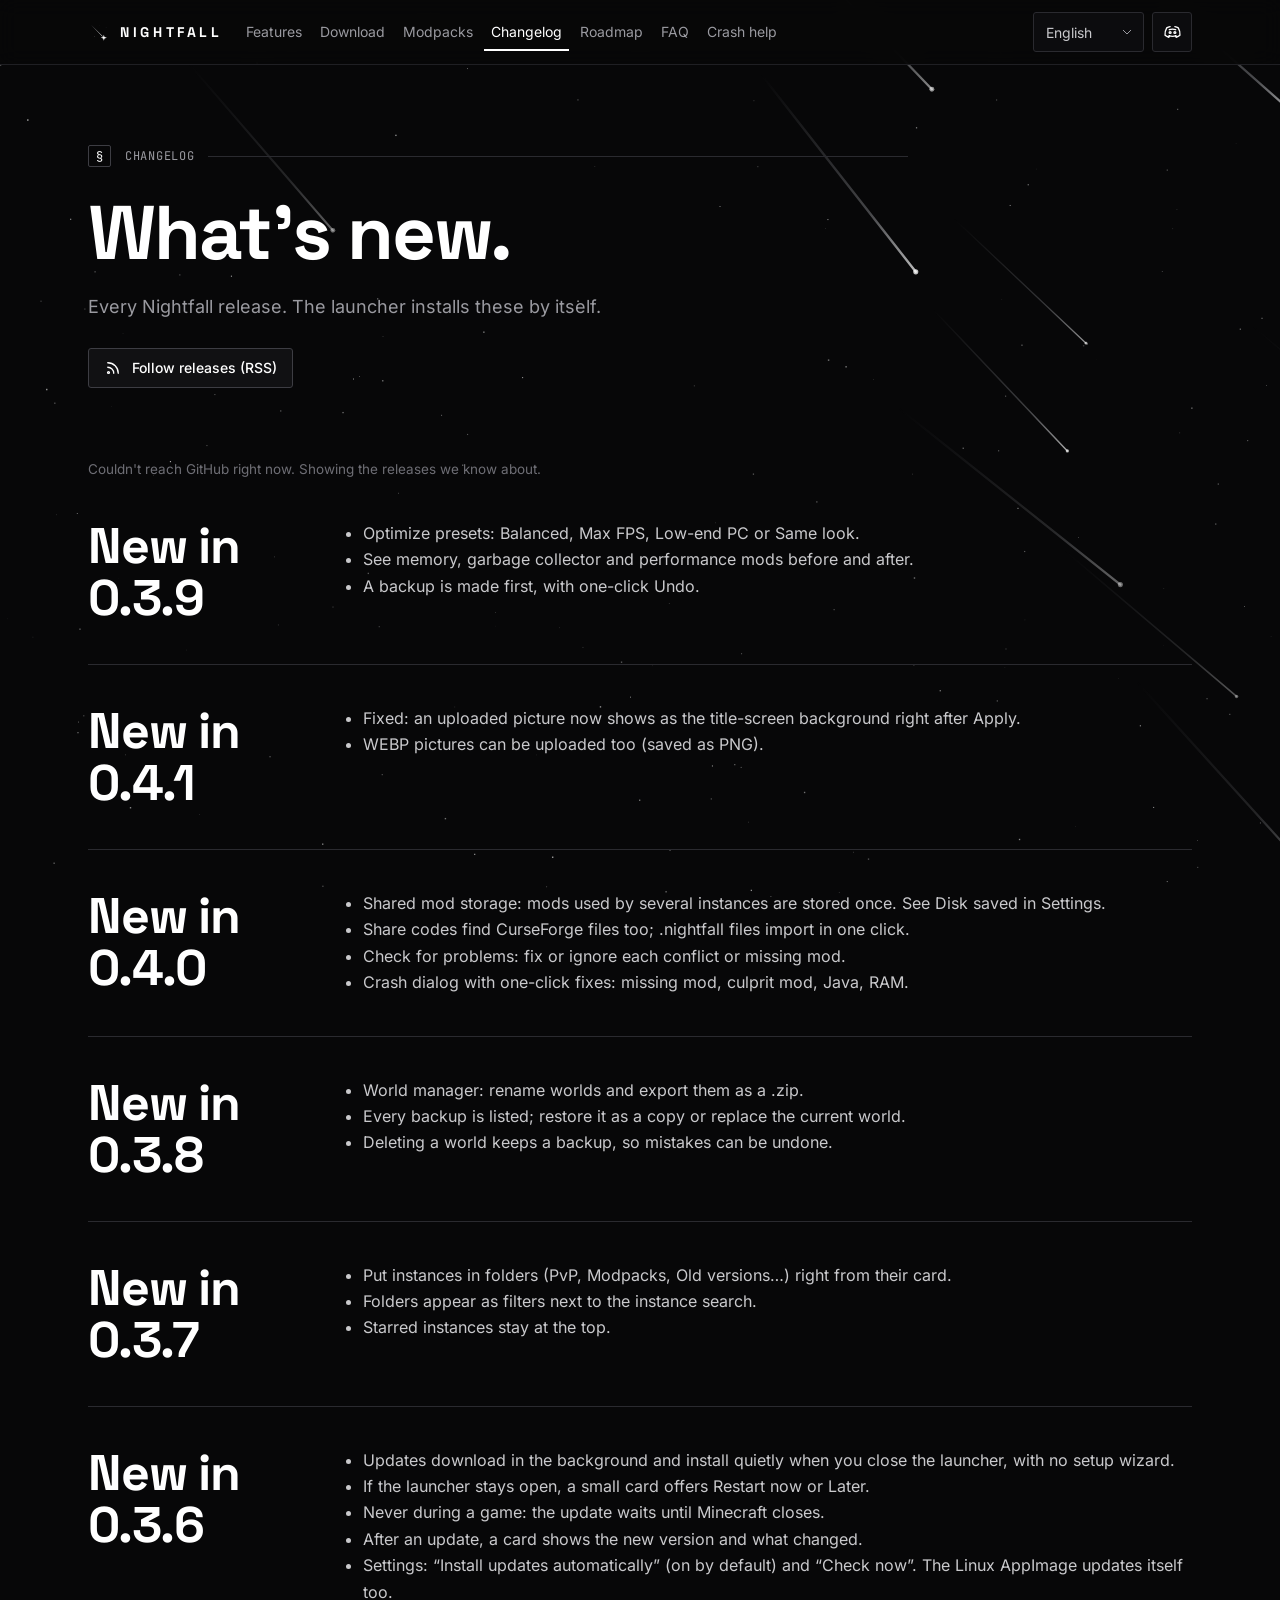
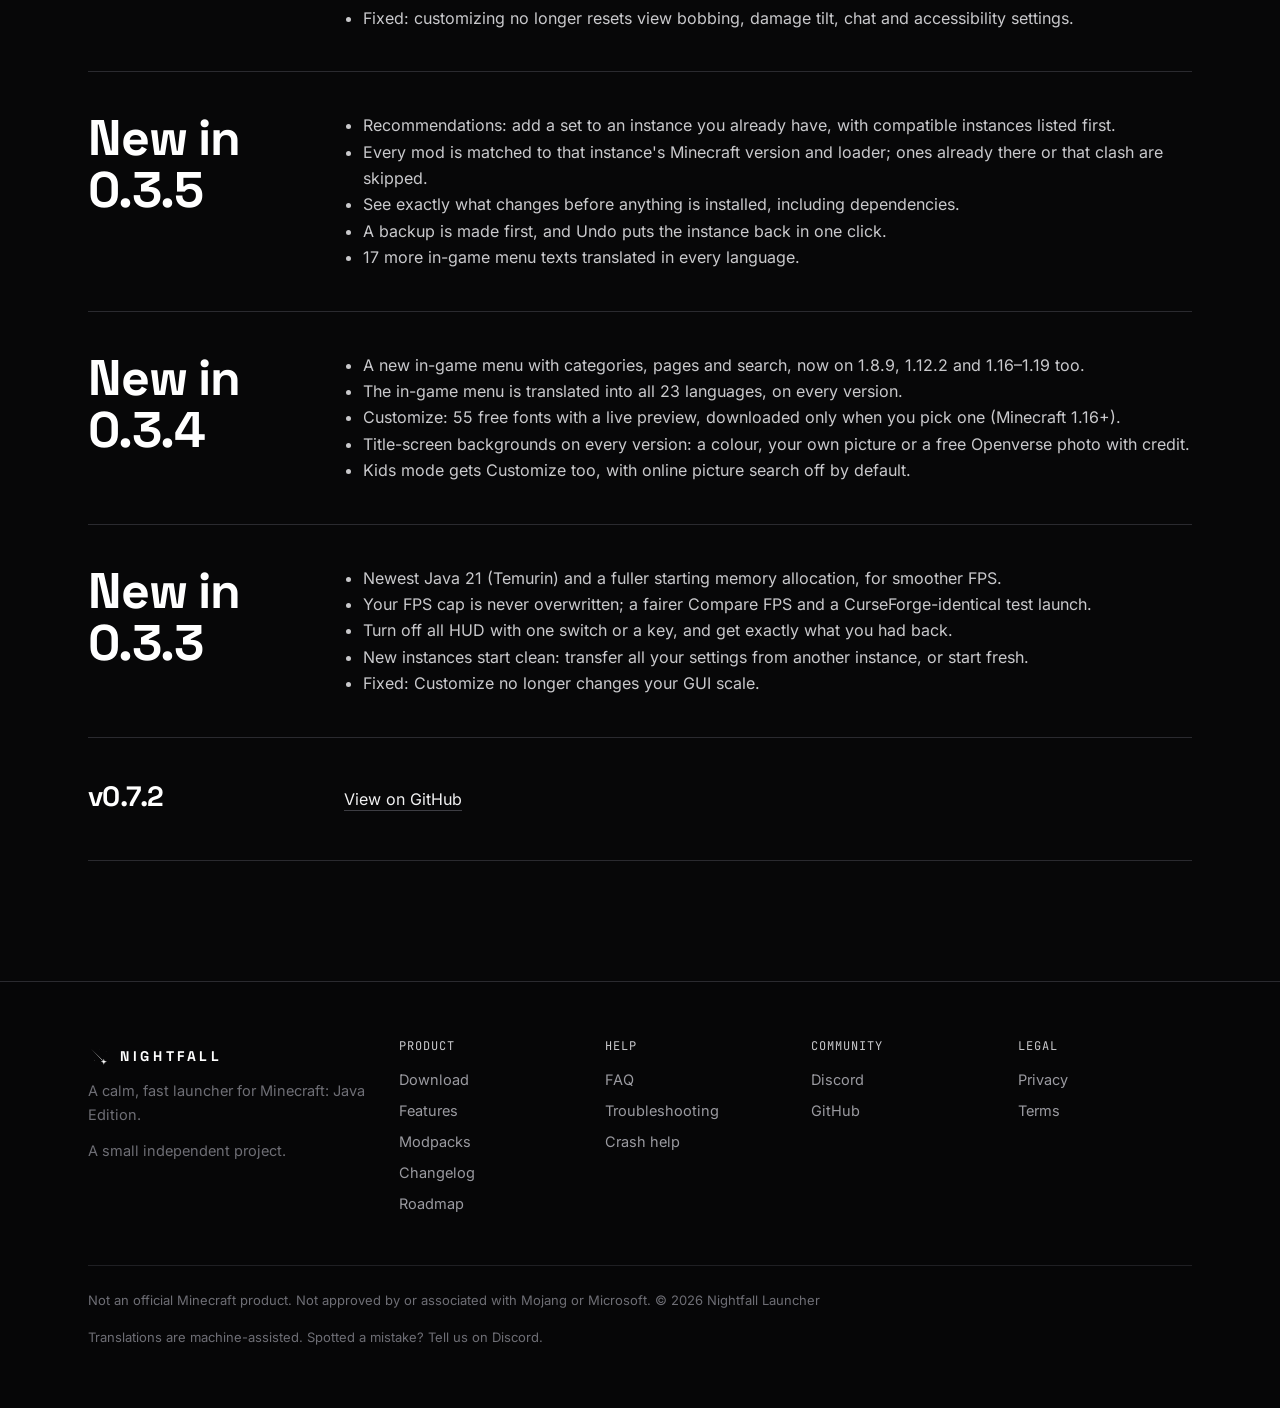
==== commit f83a36fd: "site: sync from nightfall-launcher-app@6f8d676" ====
--- a/changelog.html
+++ b/changelog.html
@@ -18,7 +18,7 @@
 <label class="lang"><span class="sr" data-i18n="nav.lang">Language</span><select id="lang" aria-label="Language"><option value="en">English</option><option value="ro">Română (Romanian)</option><option value="es">Español (Spanish)</option><option value="pt-BR">Português (Portuguese, Brazil)</option><option value="de">Deutsch (German)</option><option value="fr">Français (French)</option><option value="it">Italiano (Italian)</option><option value="pl">Polski (Polish)</option><option value="ru">Русский (Russian)</option><option value="tr">Türkçe (Turkish)</option></select></label>
 <a class="iconbtn" href="https://discord.gg/PGanscBPUt" rel="noopener" aria-label="Discord" title="Discord"><svg viewBox="0 0 24 24" fill="none" stroke="currentColor" stroke-width="1.7" stroke-linecap="round" stroke-linejoin="round" aria-hidden="true"><path d="M8 8.5c2.6-.9 5.4-.9 8 0M7.5 16c2.9 1.2 6.1 1.2 9 0M9 4.5c-1.6.3-3 .8-4.3 1.6C2.8 9.3 2.3 12.4 2.6 15.5c1.5 1.2 3.1 2 4.8 2.5l1-1.8M15 4.5c1.6.3 3 .8 4.3 1.6 1.9 3.2 2.4 6.3 2.1 9.4-1.5 1.2-3.1 2-4.8 2.5l-1-1.8"/><circle cx="9" cy="12" r="1.2"/><circle cx="15" cy="12" r="1.2"/></svg></a>
 <button class="iconbtn menu-btn" id="menu" aria-label="Menu" aria-expanded="false" aria-controls="links"><svg viewBox="0 0 24 24" fill="none" stroke="currentColor" stroke-width="1.7" stroke-linecap="round" stroke-linejoin="round" aria-hidden="true"><path d="M4 7h16M4 12h16M4 17h16"/></svg></button>
-</div></div></nav><main id="main"><div class="w"><div class="page-hero"><div class="sh rv"><span class="no">§</span><span class="mono" data-i18n="log.kicker">Changelog</span><i></i></div><h1 class="rv" data-i18n="log.title">What's new.</h1><p data-i18n="log.sub" class="rv">Every Nightfall release. The launcher installs these by itself.</p><div class=cta-row><a class="btn sm" href="https://github.com/CrackedRolly/nightfall-launcher/releases.atom" rel="noopener"><svg viewBox="0 0 24 24" fill="none" stroke="currentColor" stroke-width="1.7" stroke-linecap="round" stroke-linejoin="round" aria-hidden="true"><path d="M5 11a8 8 0 0 1 8 8M5 5a14 14 0 0 1 14 14"/><circle cx="6" cy="18" r="1.3"/></svg><span data-i18n="v3.log.rss">Follow releases (RSS)</span></a></div></div><nav class="jump" id="jump" aria-label="Versions"></nav><p class="note" id="log-status" aria-live="polite" data-i18n="log.loading">Loading releases…</p><section class="rel hl033"><h2 data-i18n="v3.nv0.3.9">New in 0.3.9</h2><ul><li data-i18n="v3.nv0.3.9.1">Optimize presets: Balanced, Max FPS, Low-end PC or Same look.</li><li data-i18n="v3.nv0.3.9.2">See memory, garbage collector and performance mods before and after.</li><li data-i18n="v3.nv0.3.9.3">A backup is made first, with one-click Undo.</li></ul></section><section class="rel hl033"><h2 data-i18n="v3.nv0.4.1">New in 0.4.1</h2><ul><li data-i18n="v3.nv0.4.1.1">Fixed: an uploaded picture now shows as the title-screen background right after Apply.</li><li data-i18n="v3.nv0.4.1.2">WEBP pictures can be uploaded too (saved as PNG).</li></ul></section><section class="rel hl033"><h2 data-i18n="v3.nv0.4.0">New in 0.4.0</h2><ul><li data-i18n="v3.nv0.4.0.1">Shared mod storage: mods used by several instances are stored once. See Disk saved in Settings.</li><li data-i18n="v3.nv0.4.0.2">Share codes find CurseForge files too; .nightfall files import in one click.</li><li data-i18n="v3.nv0.4.0.3">Check for problems: fix or ignore each conflict or missing mod.</li><li data-i18n="v3.nv0.4.0.4">Crash dialog with one-click fixes: missing mod, culprit mod, Java, RAM.</li></ul></section><section class="rel hl033"><h2 data-i18n="v3.n038">New in 0.3.8</h2><ul><li data-i18n="v3.n038.1">World manager: rename worlds and export them as a .zip.</li><li data-i18n="v3.n038.2">Every backup is listed; restore it as a copy or replace the current world.</li><li data-i18n="v3.n038.3">Deleting a world keeps a backup, so mistakes can be undone.</li></ul></section><section class="rel hl033"><h2 data-i18n="v3.n037">New in 0.3.7</h2><ul><li data-i18n="v3.n037.1">Put instances in folders (PvP, Modpacks, Old versions…) right from their card.</li><li data-i18n="v3.n037.2">Folders appear as filters next to the instance search.</li><li data-i18n="v3.n037.3">Starred instances stay at the top.</li></ul></section><section class="rel hl033"><h2 data-i18n="v3.n036">New in 0.3.6</h2><ul><li data-i18n="v3.n036.1">Updates download in the background and install quietly when you close the launcher, with no setup wizard.</li><li data-i18n="v3.n036.2">If the launcher stays open, a small card offers Restart now or Later.</li><li data-i18n="v3.n036.3">Never during a game: the update waits until Minecraft closes.</li><li data-i18n="v3.n036.4">After an update, a card shows the new version and what changed.</li><li data-i18n="v3.n036.5">Settings: “Install updates automatically” (on by default) and “Check now”. The Linux AppImage updates itself too.</li><li data-i18n="v3.n036.6">Fixed: customizing no longer resets view bobbing, damage tilt, chat and accessibility settings.</li></ul></section><section class="rel hl033"><h2 data-i18n="v3.n035">New in 0.3.5</h2><ul><li data-i18n="v3.n035.1">Recommendations: add a set to an instance you already have, with compatible instances listed first.</li><li data-i18n="v3.n035.2">Every mod is matched to that instance's Minecraft version and loader; ones already there or that clash are skipped.</li><li data-i18n="v3.n035.3">See exactly what changes before anything is installed, including dependencies.</li><li data-i18n="v3.n035.4">A backup is made first, and Undo puts the instance back in one click.</li><li data-i18n="v3.n035.5">17 more in-game menu texts translated in every language.</li></ul></section><section class="rel hl033"><h2 data-i18n="v3.n034">New in 0.3.4</h2><ul><li data-i18n="v3.n034.1">A new in-game menu with categories, pages and search, now on 1.8.9, 1.12.2 and 1.16–1.19 too.</li><li data-i18n="v3.n034.2">The in-game menu is translated into all 23 languages, on every version.</li><li data-i18n="v3.n034.3">Customize: 55 free fonts with a live preview, downloaded only when you pick one (Minecraft 1.16+).</li><li data-i18n="v3.n034.4">Title-screen backgrounds on every version: a colour, your own picture or a free Openverse photo with credit.</li><li data-i18n="v3.n034.5">Kids mode gets Customize too, with online picture search off by default.</li></ul></section><section class="rel hl033"><h2 data-i18n="v3.n033">New in 0.3.3</h2><ul><li data-i18n="v3.n033.1">Newest Java 21 (Temurin) and a fuller starting memory allocation, for smoother FPS.</li><li data-i18n="v3.n033.2">Your FPS cap is never overwritten; a fairer Compare FPS and a CurseForge-identical test launch.</li><li data-i18n="v3.n033.3">Turn off all HUD with one switch or a key, and get exactly what you had back.</li><li data-i18n="v3.n033.4">New instances start clean: transfer all your settings from another instance, or start fresh.</li><li data-i18n="v3.n033.5">Fixed: Customize no longer changes your GUI scale.</li></ul></section><div id="releases"><article class="rel"><div class="when"><div class="v">v0.7.1</div></div><div class="notes"><p><a class="lnk" href="https://github.com/CrackedRolly/nightfall-launcher/releases" rel="noopener" data-i18n="log.github">View on GitHub</a></p></div></article></div></div></main><footer><div class="w">
+</div></div></nav><main id="main"><div class="w"><div class="page-hero"><div class="sh rv"><span class="no">§</span><span class="mono" data-i18n="log.kicker">Changelog</span><i></i></div><h1 class="rv" data-i18n="log.title">What's new.</h1><p data-i18n="log.sub" class="rv">Every Nightfall release. The launcher installs these by itself.</p><div class=cta-row><a class="btn sm" href="https://github.com/CrackedRolly/nightfall-launcher/releases.atom" rel="noopener"><svg viewBox="0 0 24 24" fill="none" stroke="currentColor" stroke-width="1.7" stroke-linecap="round" stroke-linejoin="round" aria-hidden="true"><path d="M5 11a8 8 0 0 1 8 8M5 5a14 14 0 0 1 14 14"/><circle cx="6" cy="18" r="1.3"/></svg><span data-i18n="v3.log.rss">Follow releases (RSS)</span></a></div></div><nav class="jump" id="jump" aria-label="Versions"></nav><p class="note" id="log-status" aria-live="polite" data-i18n="log.loading">Loading releases…</p><section class="rel hl033"><h2 data-i18n="v3.nv0.3.9">New in 0.3.9</h2><ul><li data-i18n="v3.nv0.3.9.1">Optimize presets: Balanced, Max FPS, Low-end PC or Same look.</li><li data-i18n="v3.nv0.3.9.2">See memory, garbage collector and performance mods before and after.</li><li data-i18n="v3.nv0.3.9.3">A backup is made first, with one-click Undo.</li></ul></section><section class="rel hl033"><h2 data-i18n="v3.nv0.4.1">New in 0.4.1</h2><ul><li data-i18n="v3.nv0.4.1.1">Fixed: an uploaded picture now shows as the title-screen background right after Apply.</li><li data-i18n="v3.nv0.4.1.2">WEBP pictures can be uploaded too (saved as PNG).</li></ul></section><section class="rel hl033"><h2 data-i18n="v3.nv0.4.0">New in 0.4.0</h2><ul><li data-i18n="v3.nv0.4.0.1">Shared mod storage: mods used by several instances are stored once. See Disk saved in Settings.</li><li data-i18n="v3.nv0.4.0.2">Share codes find CurseForge files too; .nightfall files import in one click.</li><li data-i18n="v3.nv0.4.0.3">Check for problems: fix or ignore each conflict or missing mod.</li><li data-i18n="v3.nv0.4.0.4">Crash dialog with one-click fixes: missing mod, culprit mod, Java, RAM.</li></ul></section><section class="rel hl033"><h2 data-i18n="v3.n038">New in 0.3.8</h2><ul><li data-i18n="v3.n038.1">World manager: rename worlds and export them as a .zip.</li><li data-i18n="v3.n038.2">Every backup is listed; restore it as a copy or replace the current world.</li><li data-i18n="v3.n038.3">Deleting a world keeps a backup, so mistakes can be undone.</li></ul></section><section class="rel hl033"><h2 data-i18n="v3.n037">New in 0.3.7</h2><ul><li data-i18n="v3.n037.1">Put instances in folders (PvP, Modpacks, Old versions…) right from their card.</li><li data-i18n="v3.n037.2">Folders appear as filters next to the instance search.</li><li data-i18n="v3.n037.3">Starred instances stay at the top.</li></ul></section><section class="rel hl033"><h2 data-i18n="v3.n036">New in 0.3.6</h2><ul><li data-i18n="v3.n036.1">Updates download in the background and install quietly when you close the launcher, with no setup wizard.</li><li data-i18n="v3.n036.2">If the launcher stays open, a small card offers Restart now or Later.</li><li data-i18n="v3.n036.3">Never during a game: the update waits until Minecraft closes.</li><li data-i18n="v3.n036.4">After an update, a card shows the new version and what changed.</li><li data-i18n="v3.n036.5">Settings: “Install updates automatically” (on by default) and “Check now”. The Linux AppImage updates itself too.</li><li data-i18n="v3.n036.6">Fixed: customizing no longer resets view bobbing, damage tilt, chat and accessibility settings.</li></ul></section><section class="rel hl033"><h2 data-i18n="v3.n035">New in 0.3.5</h2><ul><li data-i18n="v3.n035.1">Recommendations: add a set to an instance you already have, with compatible instances listed first.</li><li data-i18n="v3.n035.2">Every mod is matched to that instance's Minecraft version and loader; ones already there or that clash are skipped.</li><li data-i18n="v3.n035.3">See exactly what changes before anything is installed, including dependencies.</li><li data-i18n="v3.n035.4">A backup is made first, and Undo puts the instance back in one click.</li><li data-i18n="v3.n035.5">17 more in-game menu texts translated in every language.</li></ul></section><section class="rel hl033"><h2 data-i18n="v3.n034">New in 0.3.4</h2><ul><li data-i18n="v3.n034.1">A new in-game menu with categories, pages and search, now on 1.8.9, 1.12.2 and 1.16–1.19 too.</li><li data-i18n="v3.n034.2">The in-game menu is translated into all 23 languages, on every version.</li><li data-i18n="v3.n034.3">Customize: 55 free fonts with a live preview, downloaded only when you pick one (Minecraft 1.16+).</li><li data-i18n="v3.n034.4">Title-screen backgrounds on every version: a colour, your own picture or a free Openverse photo with credit.</li><li data-i18n="v3.n034.5">Kids mode gets Customize too, with online picture search off by default.</li></ul></section><section class="rel hl033"><h2 data-i18n="v3.n033">New in 0.3.3</h2><ul><li data-i18n="v3.n033.1">Newest Java 21 (Temurin) and a fuller starting memory allocation, for smoother FPS.</li><li data-i18n="v3.n033.2">Your FPS cap is never overwritten; a fairer Compare FPS and a CurseForge-identical test launch.</li><li data-i18n="v3.n033.3">Turn off all HUD with one switch or a key, and get exactly what you had back.</li><li data-i18n="v3.n033.4">New instances start clean: transfer all your settings from another instance, or start fresh.</li><li data-i18n="v3.n033.5">Fixed: Customize no longer changes your GUI scale.</li></ul></section><div id="releases"><article class="rel"><div class="when"><div class="v">v0.7.2</div></div><div class="notes"><p><a class="lnk" href="https://github.com/CrackedRolly/nightfall-launcher/releases" rel="noopener" data-i18n="log.github">View on GitHub</a></p></div></article></div></div></main><footer><div class="w">
 <div><a class="brand" href="./"><img src="assets/star.svg" alt="" width="22" height="22"><span>NIGHTFALL</span></a><p data-i18n="foot.tagline">A calm, fast launcher for Minecraft: Java Edition.</p><p data-i18n="v3.foot.made">A small independent project.</p></div>
 <div><h4 data-i18n="foot.product">Product</h4><a href="download.html" data-i18n="nav.download">Download</a><a href="features.html" data-i18n="nav.features">Features</a><a href="modpacks.html" data-i18n="nav.modpacks">Modpacks</a><a href="changelog.html" data-i18n="nav.changelog">Changelog</a><a href="roadmap.html" data-i18n="nav.roadmap">Roadmap</a></div>
 <div><h4 data-i18n="v3.foot.help">Help</h4><a href="faq.html" data-i18n="nav.faq">FAQ</a><a href="faq.html#troubleshooting" data-i18n="v3.ts.title">Troubleshooting</a><a href="crash-help.html" data-i18n="nav.crash">Crash help</a></div>
